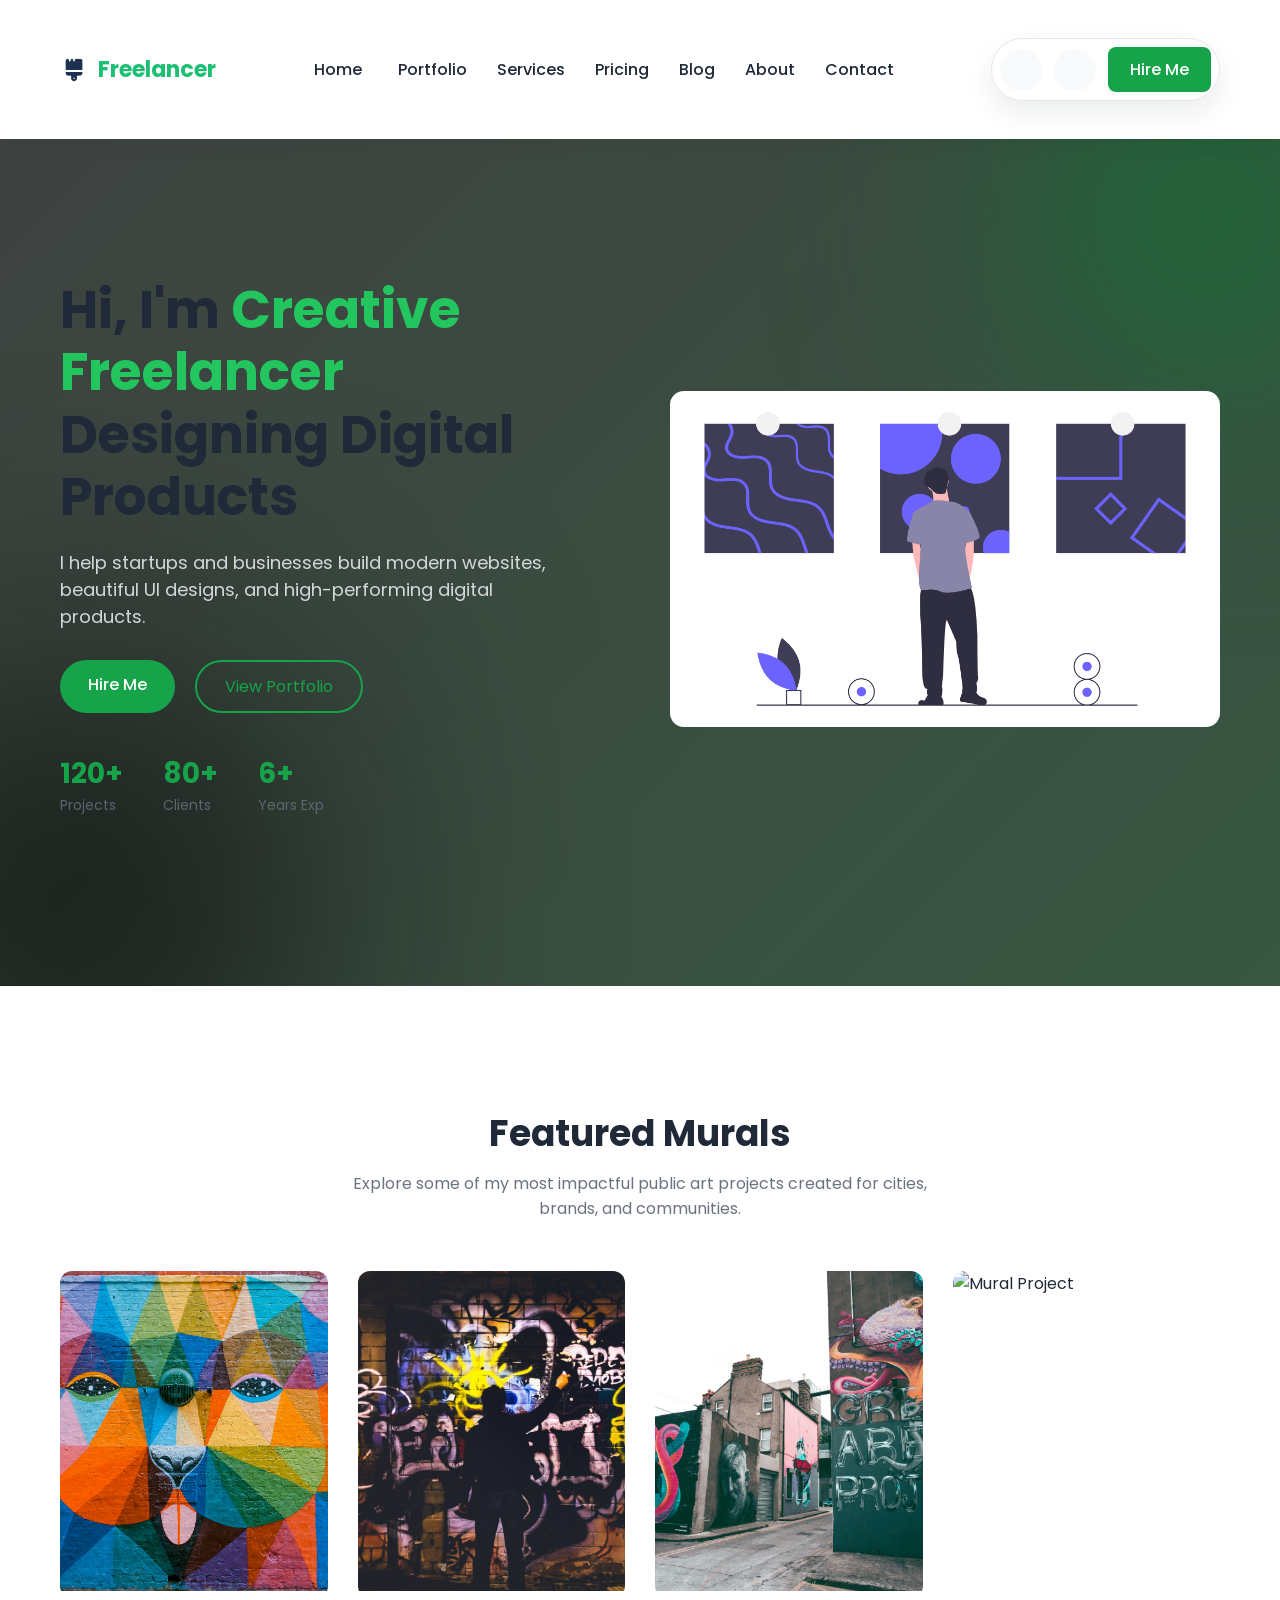
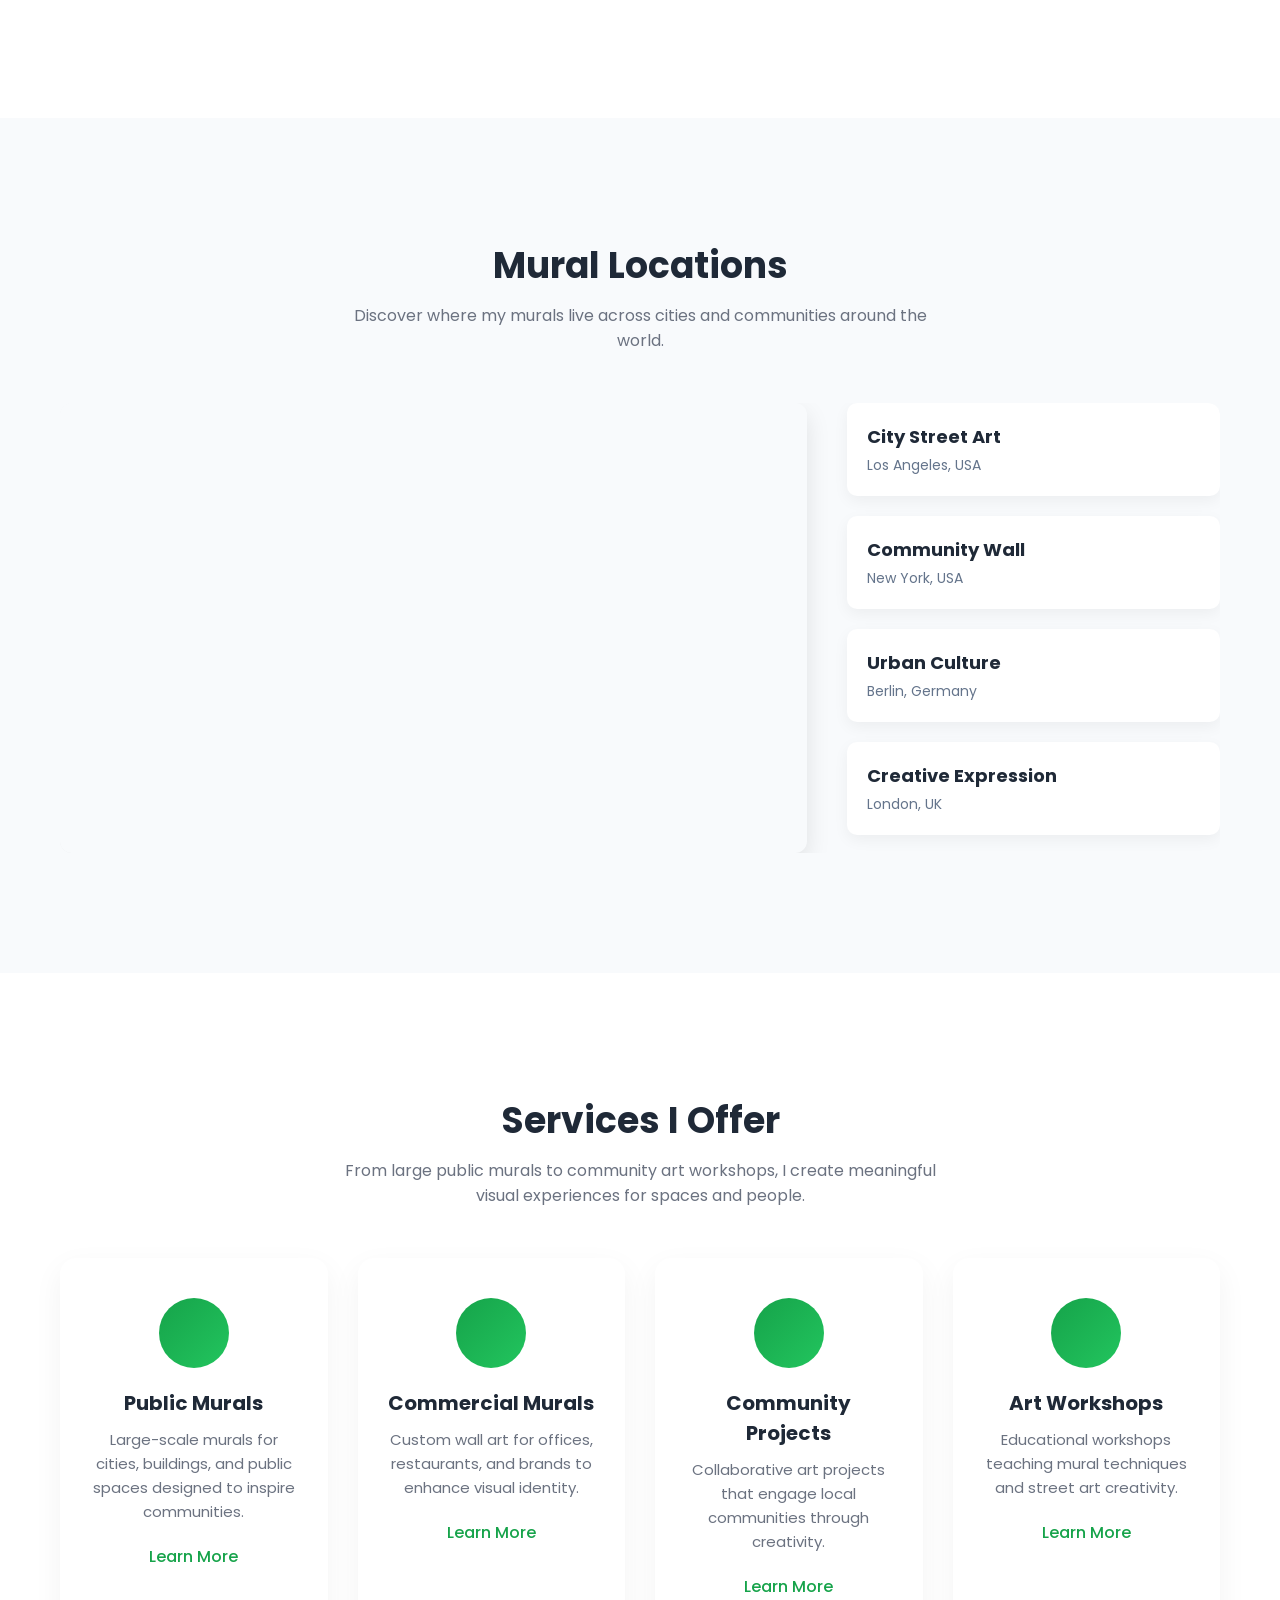
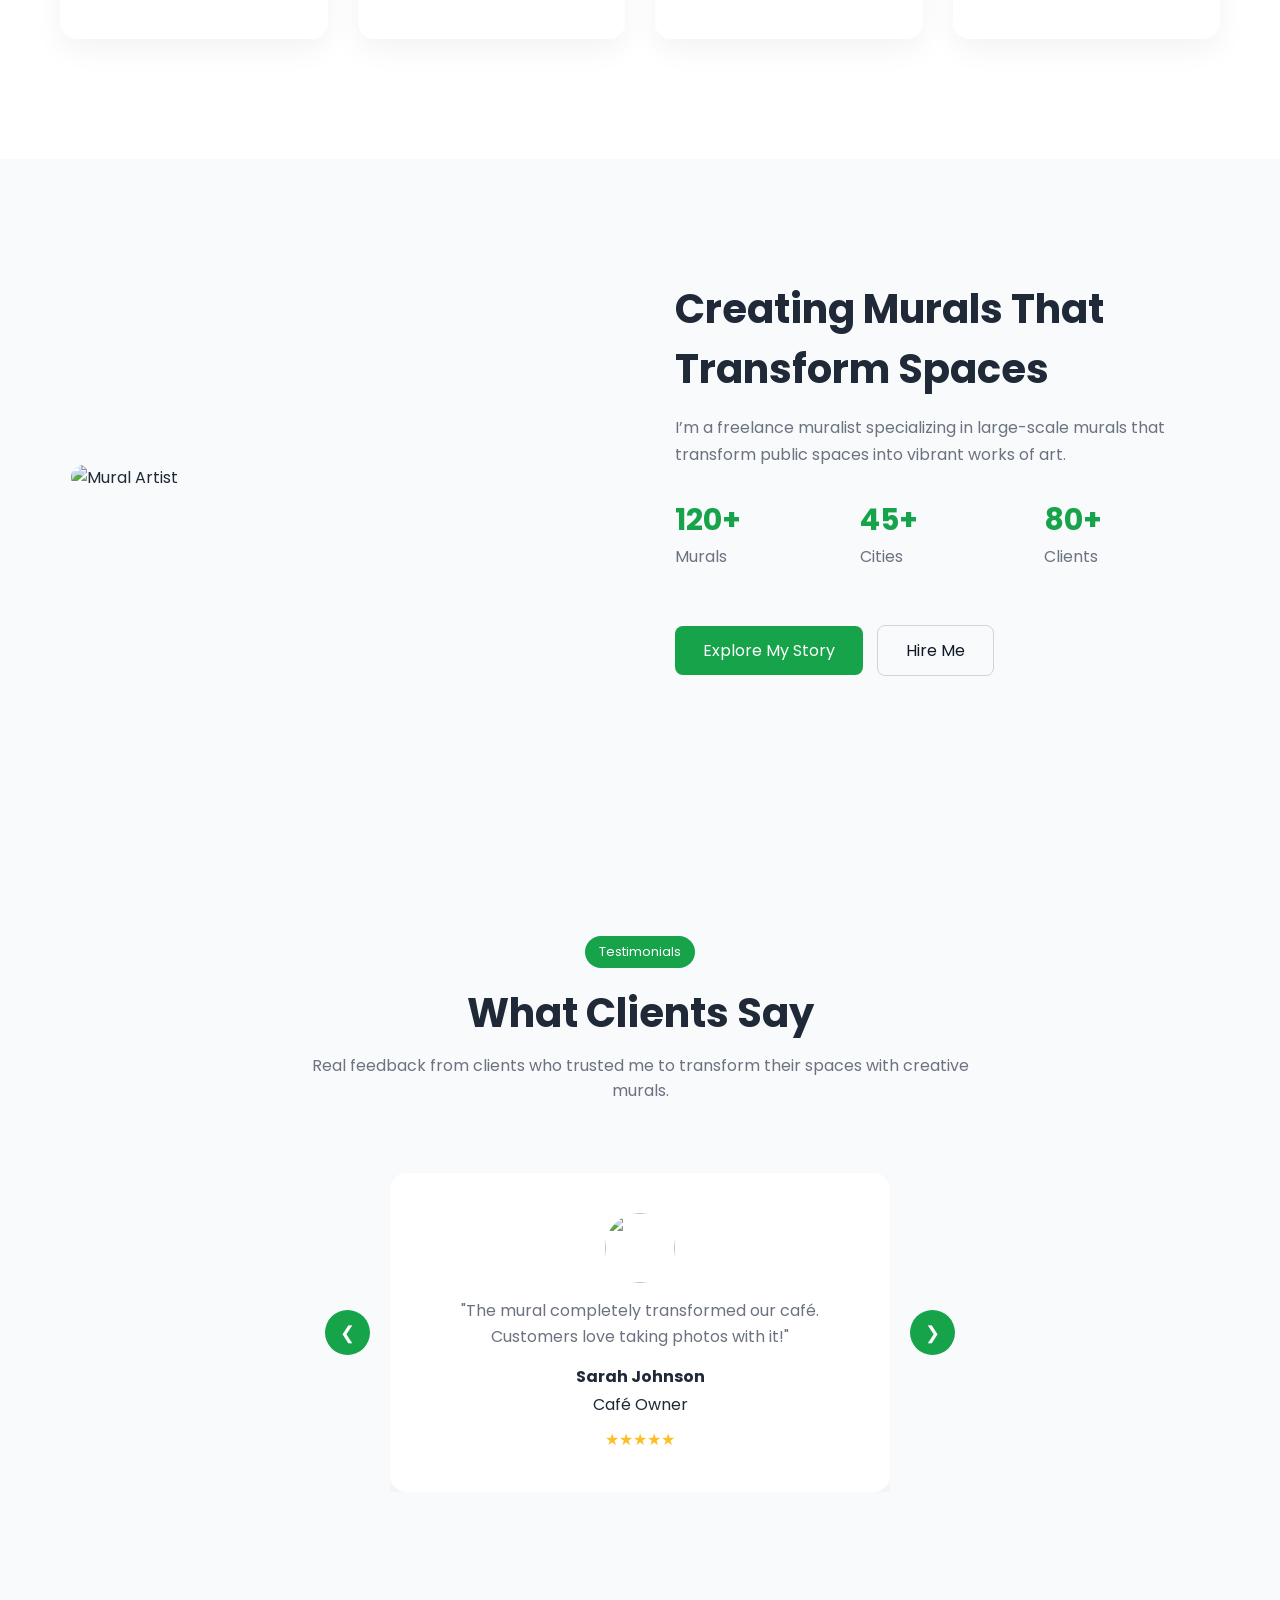
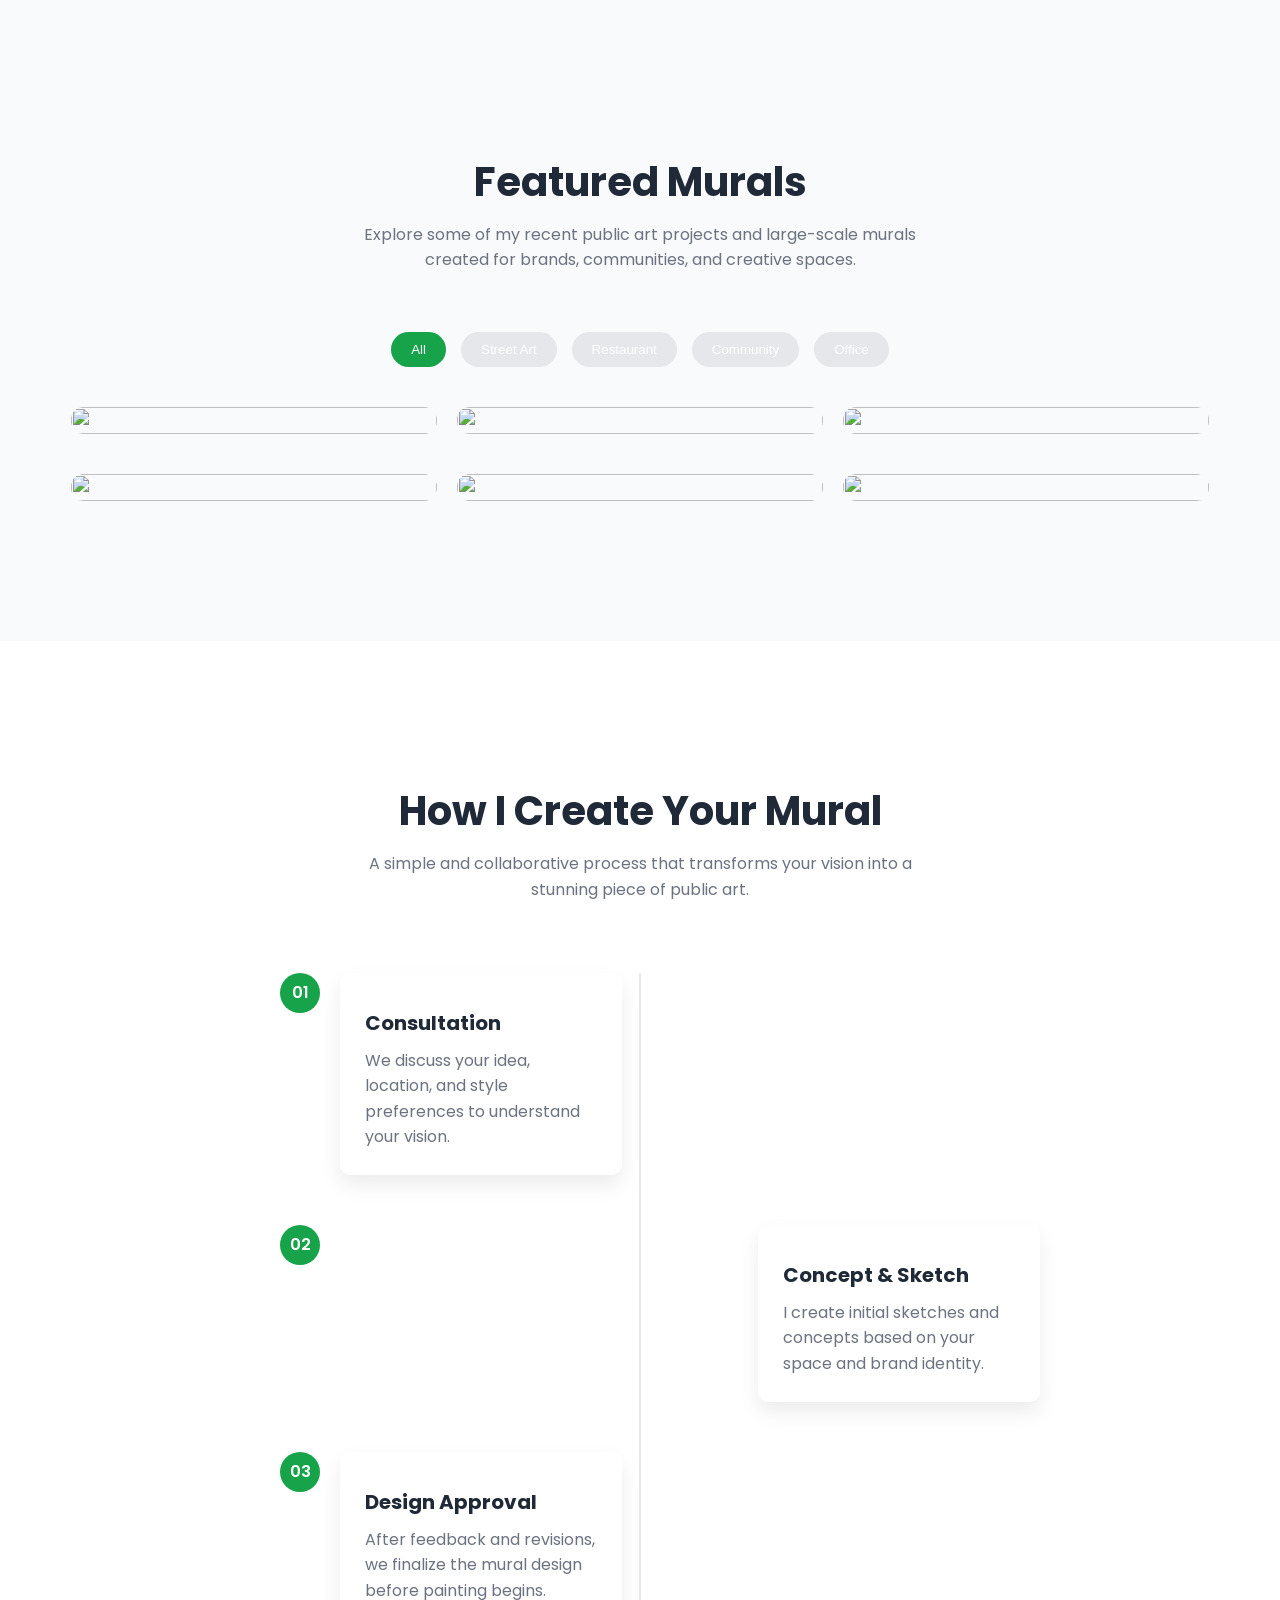
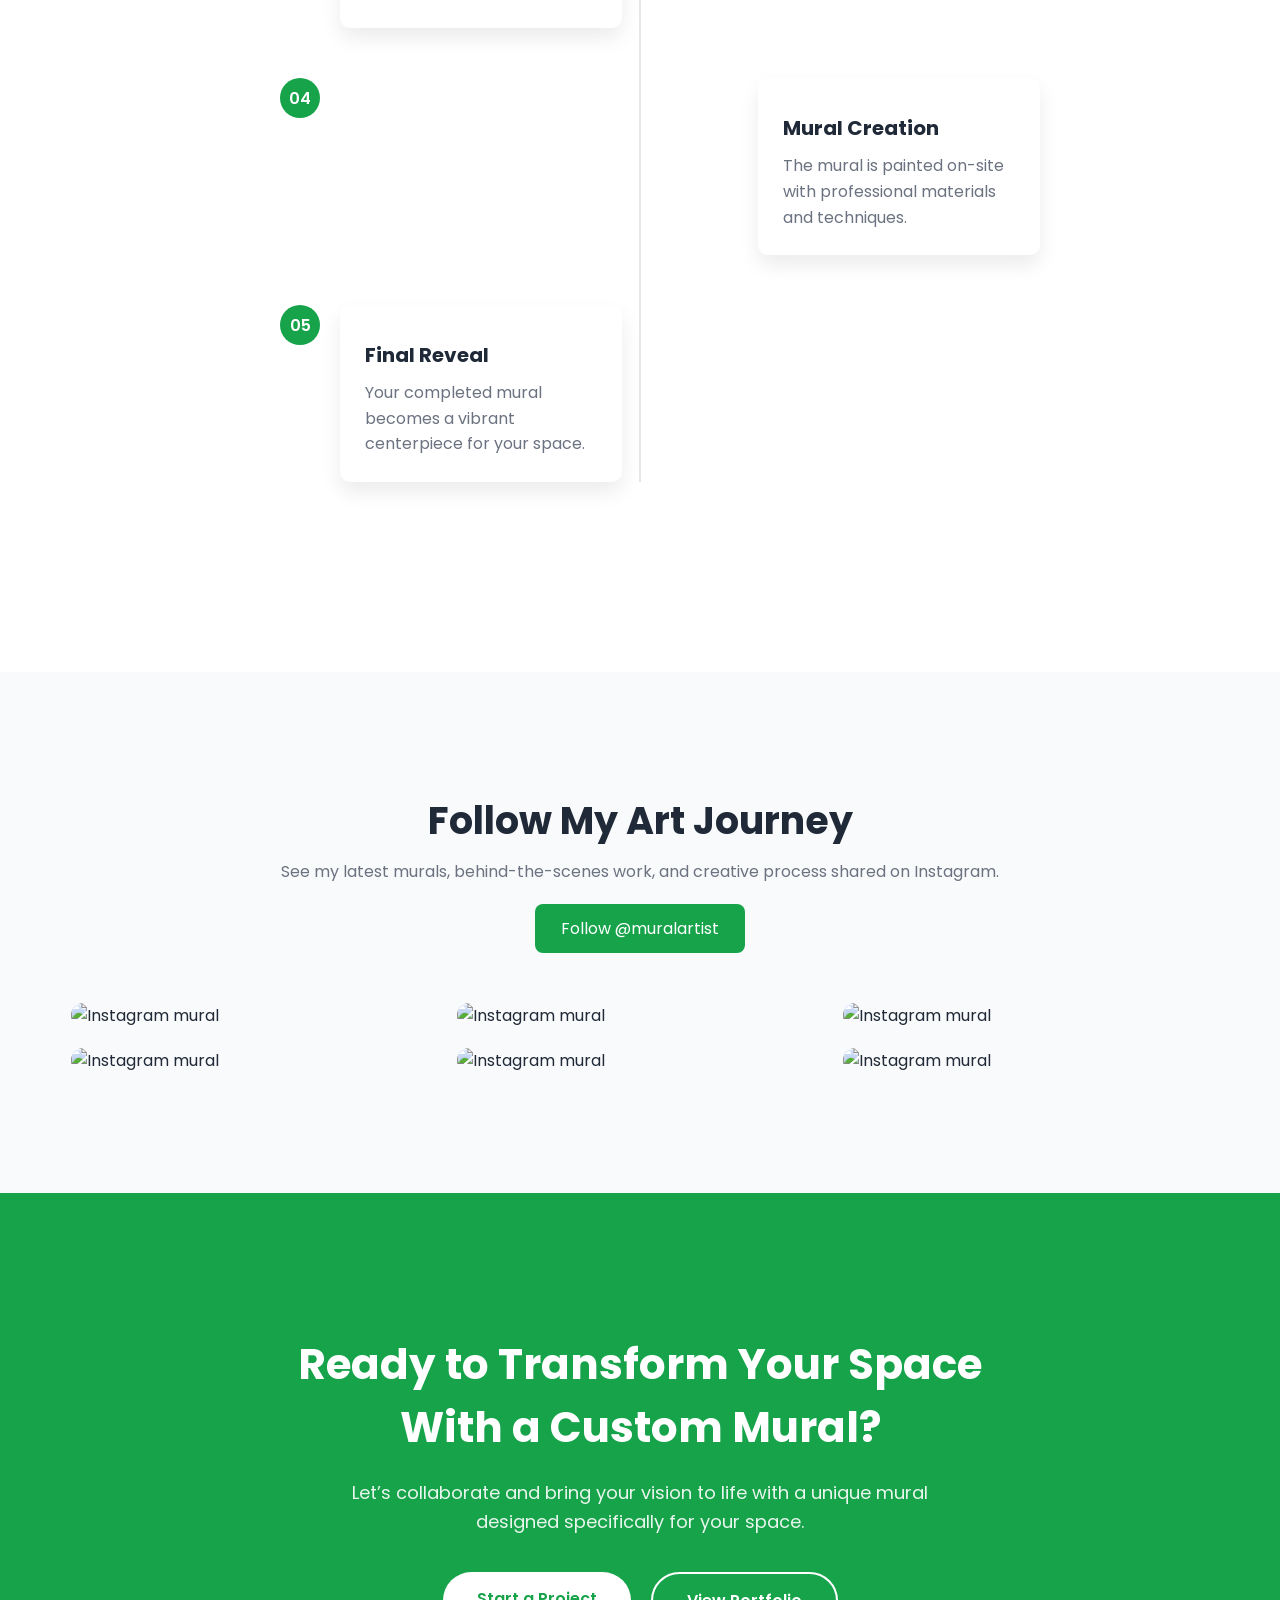
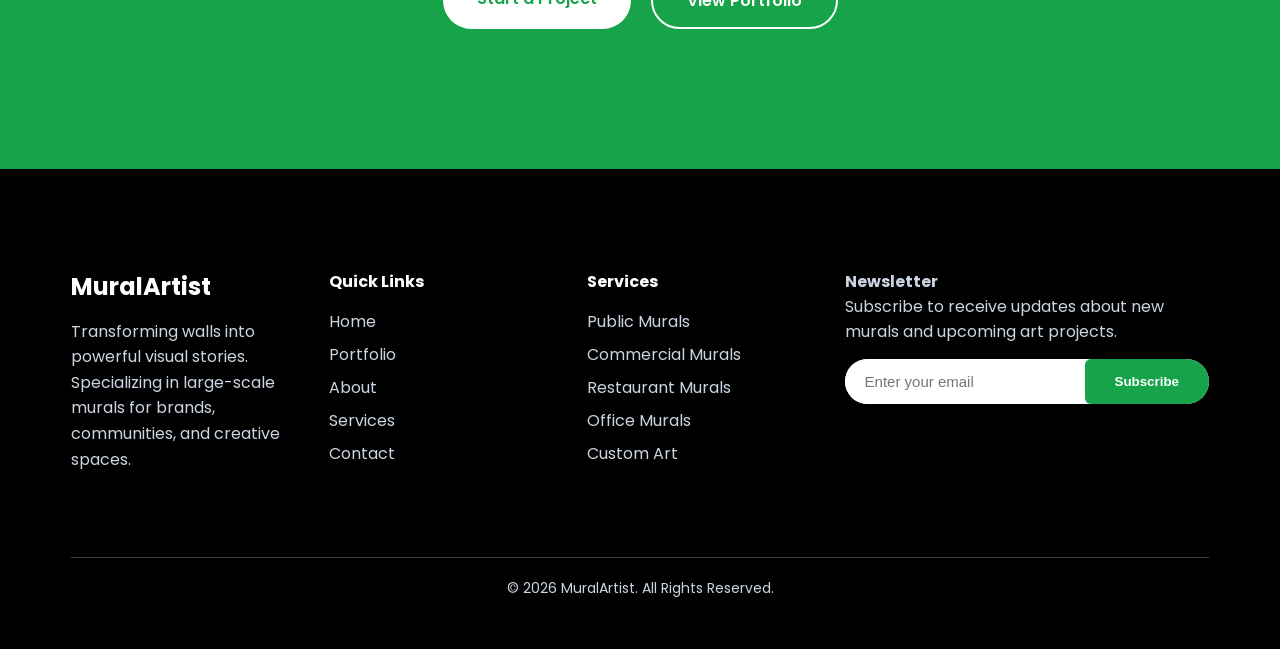
==== pages/index.html @ 47ba2762 "Initial website upload" ====
<!doctype html>
<html lang="en" dir="ltr">
<head>

<meta charset="UTF-8">
<meta name="viewport" content="width=device-width, initial-scale=1.0">

<title>Stackly - Freelancer Template</title>
<link rel="icon" type="image/png" href="../assets/images/brush-solid.png">

<link rel="stylesheet" href="../assets/css/style.css">
<link rel="stylesheet" href="../assets/css/dark-mode.css">
<link rel="stylesheet" href="../assets/css/rtl.css">

<link rel="stylesheet"
href="https://cdnjs.cloudflare.com/ajax/libs/font-awesome/7.0.1/css/all.min.css">

<link href="https://fonts.googleapis.com/css2?family=Poppins:wght@300;400;500;600;700&display=swap" rel="stylesheet">
<link rel="stylesheet"
href="https://unpkg.com/leaflet@1.9.4/dist/leaflet.css"/>
</head>

<body>

<header class="header">

<div class="container">

<div class="nav-wrapper">

<!-- Logo -->
<div class="logo">
    <img src="../assets/images/brush-solid.png" alt="logo">
    <span>Freelancer</span>
</div>

<!-- Hamburger -->
<button class="hamburger" type="button" aria-label="Toggle navigation" aria-expanded="false">
<span></span>
<span></span>
<span></span>
</button>

<!-- Navigation -->
<nav class="nav-menu">

<ul>

<li class="dropdown">
<a href="#">Home
<span class="arrow"><i class="fa-solid fa-chevron-down"></i></span>
</a>

<ul class="dropdown-menu">
<li><a href="../pages/index.html">Home Freelancer</a></li>
<li><a href="../pages/home2.html">Home Agency</a></li>
</ul>

</li>

<li><a href="../pages/portfolio.html">Portfolio</a></li>

<li><a href="../pages/services.html">Services</a></li>

<li><a href="../pages/pricing.html">Pricing</a></li>

<li><a href="../pages/blog.html">Blog</a></li>

<li><a href="../pages/about.html">About</a></li>

<li><a href="../pages/contact.html">Contact</a></li>

</ul>

</nav>

<!-- Actions -->
<div class="nav-actions">

<button id="themeToggle" class="icon-btn">
<i class="fa-solid fa-sun"></i>
</button>

<button id="rtlToggle" class="icon-btn">
<i class="fa-solid fa-language"></i>
</button>

<a href="../pages/login.html" class="btn-login">Hire Me</a>

</div>

</div>

</div>

</header>
<section class="hero">

<div class="container">

<div class="hero-wrapper">

<!-- LEFT CONTENT -->

<div class="hero-content">

<h1>
Hi, I'm <span>Creative Freelancer</span><br>
Designing Digital Products
</h1>

<p>
I help startups and businesses build modern websites,
beautiful UI designs, and high-performing digital products.
</p>

<div class="hero-buttons">

<a href="#" class="btn-primary">Hire Me</a>

<a href="#" class="btn-outline">
<i class="fa-solid fa-play"></i> View Portfolio
</a>

</div>

<div class="hero-stats">

<div class="stat">
<h3>120+</h3>
<p>Projects</p>
</div>

<div class="stat">
<h3>80+</h3>
<p>Clients</p>
</div>

<div class="stat">
<h3>6+</h3>
<p>Years Exp</p>
</div>

</div>

</div>

<!-- RIGHT IMAGE -->

<div class="hero-image">

<img src="../assets/images/freelancer.png" alt="Freelancer">

</div>

</div>

</div>

</section>
<section class="featured-murals">

<div class="container">

<!-- Section Header -->

<div class="section-header">

<h2>Featured Murals</h2>

<p>
Explore some of my most impactful public art projects
created for cities, brands, and communities.
</p>

</div>

<!-- Murals Grid -->

<div class="murals-grid">

<div class="mural-card">

<img src="../assets/images/mural1.jpg" alt="Mural Project">

<div class="mural-overlay">

<h3>City Street Art</h3>

<p>Los Angeles, USA</p>

<a href="services.html" class="view-btn">View Services</a>

</div>

</div>

<div class="mural-card">

<img src="../assets/images/mural2.jpg" alt="Mural Project">

<div class="mural-overlay">

<h3>Community Wall</h3>

<p>New York, USA</p>

<a href="services.html" class="view-btn">View Services</a>

</div>

</div>

<div class="mural-card">

<img src="../assets/images/mural3.jpg" alt="Mural Project">

<div class="mural-overlay">

<h3>Urban Culture</h3>

<p>Berlin, Germany</p>

<a href="services.html" class="view-btn">View Services</a>

</div>

</div>

<div class="mural-card">

<img src="../assets/images/mural4.jpg" alt="Mural Project">

<div class="mural-overlay">

<h3>Creative Expression</h3>

<p>London, UK</p>

<a href="services.html" class="view-btn">View Services</a>

</div>

</div>

</div>

</div>

</section>
<section class="mural-map">

<div class="container">

<div class="section-header">

<h2>Mural Locations</h2>

<p>
Discover where my murals live across cities and communities around the world.
</p>

</div>

<div class="map-wrapper">

<div id="map"></div>

<div class="map-locations">

<div class="location-card" data-lat="34.0522" data-lng="-118.2437">
<h3>City Street Art</h3>
<p>Los Angeles, USA</p>
</div>

<div class="location-card" data-lat="40.7128" data-lng="-74.0060">
<h3>Community Wall</h3>
<p>New York, USA</p>
</div>

<div class="location-card" data-lat="52.5200" data-lng="13.4050">
<h3>Urban Culture</h3>
<p>Berlin, Germany</p>
</div>

<div class="location-card" data-lat="51.5072" data-lng="-0.1276">
<h3>Creative Expression</h3>
<p>London, UK</p>
</div>

</div>

</div>

</div>

</section>
<section class="services">

<div class="container">

<div class="section-header">

<h2>Services I Offer</h2>

<p>
From large public murals to community art workshops,
I create meaningful visual experiences for spaces and people.
</p>

</div>

<div class="services-grid">

<div class="service-card">

<div class="service-icon">
<i class="fa-solid fa-paintbrush"></i>
</div>

<h3>Public Murals</h3>

<p>
Large-scale murals for cities, buildings, and public spaces
designed to inspire communities.
</p>

<a href="services.html" class="service-link">Learn More</a>

</div>


<div class="service-card">

<div class="service-icon">
<i class="fa-solid fa-building"></i>
</div>

<h3>Commercial Murals</h3>

<p>
Custom wall art for offices, restaurants, and brands
to enhance visual identity.
</p>

<a href="services.html" class="service-link">Learn More</a>

</div>


<div class="service-card">

<div class="service-icon">
<i class="fa-solid fa-users"></i>
</div>

<h3>Community Projects</h3>

<p>
Collaborative art projects that engage local communities
through creativity.
</p>

<a href="services.html" class="service-link">Learn More</a>

</div>


<div class="service-card">

<div class="service-icon">
<i class="fa-solid fa-chalkboard-teacher"></i>
</div>

<h3>Art Workshops</h3>

<p>
Educational workshops teaching mural techniques
and street art creativity.
</p>

<a href="services.html" class="service-link">Learn More</a>

</div>

</div>

</div>

</section>
<section class="about-artist-section py-24 bg-gray-50 dark:bg-gray-950">

<div class="container mx-auto px-6">

<div class="about-grid grid lg:grid-cols-2 gap-16 items-center">

<!-- Image -->
<div class="artist-image relative">

<img src="../assets/images/artist.jpg" alt="Mural Artist">
<!-- 
<div class="experience-card">

<h3>10+</h3>
<p>Years Experience</p>

</div> -->

</div>

<!-- Content -->
<div class="about-content">

<h2 class="text-5xl font-bold mb-6 dark:text-white">
Creating Murals That Transform Spaces
</h2>

<p class="text-gray-600 dark:text-gray-300 mb-8">
I’m a freelance muralist specializing in large-scale murals that
transform public spaces into vibrant works of art.
</p>

<div class="artist-stats grid grid-cols-3 gap-6 mb-10">

<div>
<h3>120+</h3>
<p>Murals</p>
</div>

<div>
<h3>45+</h3>
<p>Cities</p>
</div>

<div>
<h3>80+</h3>
<p>Clients</p>
</div>

</div>

<a href="Portfolio.html" class="artist-btn-primary">Explore My Story</a>
<a href="contact.html" class="artist-btn-outline">Hire Me</a>

</div>

</div>

</div>
</section>
<section class="testimonials-section">

<div class="container">

<!-- Section Header -->
<div class="testimonials-header">

<span class="section-tag">Testimonials</span>

<h2>What Clients Say</h2>

<p>
Real feedback from clients who trusted me
to transform their spaces with creative murals.
</p>

</div>

<!-- Slider -->

<div class="testimonial-slider">

<button class="slider-btn prev">&#10094;</button>

<div class="testimonial-wrapper">

<div class="testimonial-card active">

<img src="https://randomuser.me/api/portraits/women/65.jpg">

<p>
"The mural completely transformed our café.
Customers love taking photos with it!"
</p>

<h4>Sarah Johnson</h4>

<span>Café Owner</span>

<div class="stars">★★★★★</div>

</div>


<div class="testimonial-card">

<img src="https://randomuser.me/api/portraits/men/41.jpg">

<p>
"Amazing creativity and professionalism.
Our office wall looks incredible."
</p>

<h4>Michael Lee</h4>

<span>Startup Founder</span>

<div class="stars">★★★★★</div>

</div>


<div class="testimonial-card">

<img src="https://randomuser.me/api/portraits/women/32.jpg">

<p>
"The mural became a landmark in our community.
Highly recommended!"
</p>

<h4>Emily Carter</h4>

<span>Community Manager</span>

<div class="stars">★★★★★</div>

</div>

</div>

<button class="slider-btn next">&#10095;</button>

</div>

</div>

</section>
<!-- Murals Gallery Section -->
<section class="murals-gallery">

<div class="container">

<!-- Section Header -->
<div class="gallery-header">
<h2>Featured Murals</h2>

<p>
Explore some of my recent public art projects and large-scale murals
created for brands, communities, and creative spaces.
</p>
</div>

<!-- Filter Buttons -->
<div class="gallery-filters">

<button class="filter-btn active" data-filter="all">All</button>
<button class="filter-btn" data-filter="street">Street Art</button>
<button class="filter-btn" data-filter="restaurant">Restaurant</button>
<button class="filter-btn" data-filter="community">Community</button>
<button class="filter-btn" data-filter="office">Office</button>

</div>

<!-- Gallery Grid -->
<div class="gallery-grid">

<!-- Street Art -->
<div class="gallery-item" data-category="street">
<img src="https://images.unsplash.com/photo-1547891654-e66ed7ebb968?w=900">
<div class="gallery-overlay">
<h4>Urban Colors</h4>
</div>
</div>

<div class="gallery-item" data-category="street">
<img src="https://images.unsplash.com/photo-1525909002-1b05e0c869d8?w=900">
<div class="gallery-overlay">
<h4>City Culture</h4>
</div>
</div>

<!-- Restaurant -->
<div class="gallery-item" data-category="restaurant">
<img src="https://images.pexels.com/photos/2119706/pexels-photo-2119706.jpeg">
<div class="gallery-overlay">
<h4>Street Identity</h4>
</div>
</div>

<!-- Office -->
<div class="gallery-item" data-category="office">
<img src="https://images.pexels.com/photos/6222866/pexels-photo-6222866.jpeg">
<div class="gallery-overlay">
<h4>Creative Walls</h4>
</div>
</div>

<!-- Community -->
<div class="gallery-item" data-category="community">
<img src="https://images.pexels.com/photos/1619242/pexels-photo-1619242.jpeg">
<div class="gallery-overlay">
<h4>Community Art</h4>
</div>
</div>

<div class="gallery-item" data-category="community">
<img src="https://images.pexels.com/photos/14073866/pexels-photo-14073866.jpeg">
<div class="gallery-overlay">
<h4>Urban Stories</h4>
</div>
</div>

</div>

</div>
</section>
<!-- Process Timeline Section -->
<section class="process-section">

<div class="container">

<div class="process-header">
<h2>How I Create Your Mural</h2>
<p>
A simple and collaborative process that transforms your vision
into a stunning piece of public art.
</p>
</div>

<div class="timeline">

<!-- Step 1 -->
<div class="timeline-item">
<div class="timeline-number">01</div>

<div class="timeline-content">
<h3>Consultation</h3>
<p>
We discuss your idea, location, and style preferences to
understand your vision.
</p>
</div>
</div>

<!-- Step 2 -->
<div class="timeline-item">
<div class="timeline-number">02</div>

<div class="timeline-content">
<h3>Concept & Sketch</h3>
<p>
I create initial sketches and concepts based on your space
and brand identity.
</p>
</div>
</div>

<!-- Step 3 -->
<div class="timeline-item">
<div class="timeline-number">03</div>

<div class="timeline-content">
<h3>Design Approval</h3>
<p>
After feedback and revisions, we finalize the mural design
before painting begins.
</p>
</div>
</div>

<!-- Step 4 -->
<div class="timeline-item">
<div class="timeline-number">04</div>

<div class="timeline-content">
<h3>Mural Creation</h3>
<p>
The mural is painted on-site with professional materials
and techniques.
</p>
</div>
</div>

<!-- Step 5 -->
<div class="timeline-item">
<div class="timeline-number">05</div>

<div class="timeline-content">
<h3>Final Reveal</h3>
<p>
Your completed mural becomes a vibrant centerpiece
for your space.
</p>
</div>
</div>

</div>

</div>
</section>
<!-- Instagram Section -->
<section class="instagram-section">

<div class="container">

<div class="instagram-header">

<h2>Follow My Art Journey</h2>

<p>
See my latest murals, behind-the-scenes work, and creative process
shared on Instagram.
</p>

<a href="#" class="instagram-btn">Follow @muralartist</a>

</div>

<div class="instagram-grid">

<div class="instagram-item">
<img src="https://images.pexels.com/photos/772650/pexels-photo-772650.jpeg" alt="Instagram mural">
<div class="instagram-overlay">
<span>View Post</span>
</div>
</div>

<div class="instagram-item">
<img src="https://images.pexels.com/photos/8923412/pexels-photo-8923412.jpeg" alt="Instagram mural">
<div class="instagram-overlay">
<span>View Post</span>
</div>
</div>

<div class="instagram-item">
<img src="https://images.pexels.com/photos/6502327/pexels-photo-6502327.jpeg" alt="Instagram mural">
<div class="instagram-overlay">
<span>View Post</span>
</div>
</div>

<div class="instagram-item">
<img src="https://images.pexels.com/photos/1624079/pexels-photo-1624079.jpeg" alt="Instagram mural">
<div class="instagram-overlay">
<span>View Post</span>
</div>
</div>

<div class="instagram-item">
<img src="https://images.pexels.com/photos/5634553/pexels-photo-5634553.jpeg" alt="Instagram mural">
<div class="instagram-overlay">
<span>View Post</span>
</div>
</div>

<div class="instagram-item">
<img src="https://images.pexels.com/photos/28614884/pexels-photo-28614884.jpeg" alt="Instagram mural">
<div class="instagram-overlay">
<span>View Post</span>
</div>
</div>

</div>

</div>

</section>
<section class="cta-section">

<div class="container">

<div class="cta-wrapper">

<div class="cta-content">

<h2>
Ready to Transform Your Space With a Custom Mural?
</h2>

<p>
Let’s collaborate and bring your vision to life with a
unique mural designed specifically for your space.
</p>

<div class="cta-buttons">

<a href="contact.html" class="cta-primary">
Start a Project
</a>

<a href="portfolio.html" class="cta-outline">
View Portfolio
</a>

</div>

</div>

</div>

</div>

</section>
<!-- Footer -->
<footer class="footer">

<div class="container">

<div class="footer-grid">

<!-- About -->
<div class="footer-about">

<h3 class="footer-logo">MuralArtist</h3>

<p>
Transforming walls into powerful visual stories.
Specializing in large-scale murals for brands,
communities, and creative spaces.
</p>

<div class="footer-social">

<a href="#"><i class="fa-brands fa-instagram"></i></a>
<a href="#"><i class="fa-brands fa-facebook"></i></a>
<a href="#"><i class="fa-brands fa-behance"></i></a>
<a href="#"><i class="fa-brands fa-linkedin"></i></a>

</div>

</div>

<!-- Quick Links -->
<div class="footer-links">

<h4>Quick Links</h4>

<ul>
<li><a href="index.html">Home</a></li>
<li><a href="portfolio.html">Portfolio</a></li>
<li><a href="about.html">About</a></li>
<li><a href="services.html">Services</a></li>
<li><a href="contact.html">Contact</a></li>
</ul>

</div>

<!-- Services -->
<div class="footer-links">

<h4>Services</h4>

<ul>
<li><a href="#">Public Murals</a></li>
<li><a href="#">Commercial Murals</a></li>
<li><a href="#">Restaurant Murals</a></li>
<li><a href="#">Office Murals</a></li>
<li><a href="#">Custom Art</a></li>
</ul>

</div>

<!-- Newsletter -->
<div class="footer-newsletter">

<h4>Newsletter</h4>

<p>
Subscribe to receive updates about new murals
and upcoming art projects.
</p>

<form class="newsletter-form">

<input type="email" placeholder="Enter your email">

<button type="submit">Subscribe</button>

</form>

</div>

</div>

<!-- Bottom -->
<div class="footer-bottom">

<p>
© 2026 MuralArtist. All Rights Reserved.
</p>

</div>

</div>

</footer>
<script src="https://unpkg.com/leaflet@1.9.4/dist/leaflet.js"></script>
<script src="../assets/js/main.js"></script>
</body>
</html>
---- assets/css/style.css ----
*{
margin:0;
padding:0;
box-sizing:border-box;
}

:root{

--primary:#16a34a;
--primary-dark:#065f46;
--accent:#22c55e;
--light:#dcfce7;

--text:#1f2937;
--surface:#ffffff;
--surface-soft:#f8fafc;
--border-soft:#e5e7eb;
--shadow-soft:0 12px 28px rgba(15,23,42,0.08);

}

html{
scrollbar-width:thin;
scrollbar-color:var(--primary) #e5e7eb;
scroll-behavior:smooth;
}

::-webkit-scrollbar{
width:12px;
height:12px;
}

::-webkit-scrollbar-track{
background:#e5e7eb;
}

::-webkit-scrollbar-thumb{
background:linear-gradient(180deg, var(--accent), var(--primary));
border-radius:999px;
border:3px solid #e5e7eb;
}

::-webkit-scrollbar-thumb:hover{
background:linear-gradient(180deg, var(--primary), var(--primary-dark));
}

body{
font-family:"Poppins",sans-serif;
background:#ffffff;
color:var(--text);
transition:0.4s;
}

/* container */

.container{
width:95%;
max-width:1400px;
margin:auto;
}

/* header */

.header{
background:#fff;
position:sticky;
top:0;
z-index:2000;
box-shadow:0 4px 20px rgba(0,0,0,0.05);
}

/* nav wrapper */

.nav-wrapper{
display:flex;
align-items:center;
justify-content:space-between;
padding:18px 0;
}

.logo{
display:flex;
align-items:center;
gap:10px;
font-size:22px;
font-weight:700;
color:#1dbf73;   /* freelancer green style */
cursor:pointer;
}

.logo img{
width:28px;
height:28px;
}

.hamburger{
display:none;
width:46px;
height:46px;
padding:0;
border:none;
border-radius:12px;
background:#f3f4f6;
align-items:center;
justify-content:center;
flex-direction:column;
gap:5px;
cursor:pointer;
transition:background 0.3s ease, transform 0.3s ease;
}

.hamburger span{
display:block;
width:20px;
height:2px;
background:var(--text);
border-radius:999px;
transition:transform 0.3s ease, opacity 0.3s ease;
}

.hamburger:hover{
background:#e5e7eb;
}

.hamburger.open span:nth-child(1){
transform:translateY(7px) rotate(45deg);
}

.hamburger.open span:nth-child(2){
opacity:0;
}

.hamburger.open span:nth-child(3){
transform:translateY(-7px) rotate(-45deg);
}
/* nav menu */

.nav-menu{
flex:1;
display:flex;
justify-content:center;
}

.nav-menu ul{
display:flex;
gap:30px;
list-style:none;
align-items:center;
}

.nav-menu li{
position:relative;
}

.nav-menu a{

text-decoration:none;
color:var(--text);
font-weight:500;
padding-bottom:5px;
position:relative;

}

/* underline hover */

.nav-menu > ul > li > a::after{

content:"";
position:absolute;
bottom:0;
left:0;
width:0%;
height:2px;
background:var(--primary);
transition:0.3s;

}

.nav-menu > ul > li > a:hover::after{
width:100%;
}

.nav-menu a:hover{
color:var(--primary);
}

/* dropdown */

.dropdown-menu{

position:absolute;
top:100%;
left:0;
background:#fff;
min-width:200px;
border-radius:8px;
padding:10px 0;
list-style:none;
box-shadow:0 10px 25px rgba(0,0,0,0.08);

opacity:0;
visibility:hidden;
transform:translateY(10px);
transition:0.3s;

}

.dropdown:hover .dropdown-menu{

opacity:1;
visibility:visible;
transform:translateY(0);

}

.dropdown-menu a{

display:block;
padding:10px 20px;
font-size:14px;

}

.dropdown-menu a:hover{

background:var(--light);
padding-left:28px;

}

/* arrow */

.arrow{
font-size:12px;
margin-left:6px;
transition:0.3s;
}

.dropdown:hover .arrow{
transform:rotate(180deg);
}

/* nav actions */

.nav-actions{
display:flex;
align-items:center;
gap:12px;
padding:8px;
border:1px solid var(--border-soft);
border-radius:999px;
background:rgba(255,255,255,0.94);
box-shadow:var(--shadow-soft);
}

/* icon buttons */

.icon-btn{
width:42px;
height:42px;
padding:0;
display:inline-flex;
align-items:center;
justify-content:center;
background:var(--surface-soft);
border:1px solid transparent;
border-radius:999px;
font-size:18px;
cursor:pointer;
transition:background 0.25s ease, border-color 0.25s ease, transform 0.25s ease, box-shadow 0.25s ease;
}

.icon-btn i{
color:var(--text);
font-size:17px;
line-height:1;
}

.icon-btn:hover{
background:#ecfdf5;
border-color:rgba(22,163,74,0.18);
box-shadow:0 10px 24px rgba(22,163,74,0.14);
transform:translateY(-1px);
}

.icon-btn:hover i{
color:var(--primary);
}

#themeToggle i,
#rtlToggle i{
display:flex;
align-items:center;
justify-content:center;
}

/* hire button */

.btn-login{

padding:10px 22px;
background:var(--primary);
color:#fff;
border-radius:8px;
text-decoration:none;
font-weight:500;
transition:0.3s;

}

.btn-login:hover{

background:#15803d;
transform:translateY(-2px);
box-shadow:0 8px 20px rgba(0,0,0,0.2);

}

/* active menu */

.nav-menu a.active{

background:var(--light);
padding:6px 10px;
border-radius:6px;
color:var(--primary);

}
/* ================= HERO ================= */

.hero{
padding:120px 0;
background:linear-gradient(135deg,#3e4240,#375741);
position:relative;
overflow:hidden;
}

/* decorative background shapes */

.hero::before{
content:"";
position:absolute;
top:-100px;
right:-100px;
width:350px;
height:350px;
background:#1a6936;
border-radius:50%;
filter:blur(120px);
}

.hero::after{
content:"";
position:absolute;
bottom:-120px;
left:-120px;
width:400px;
height:400px;
background:#030303;
border-radius:50%;
filter:blur(140px);
}

/* wrapper */

.hero-wrapper{
display:flex;
align-items:center;
justify-content:space-between;
gap:60px;
position:relative;
z-index:2;
}

/* content */

.hero-content{
flex:1;
}

.hero-content h1{
font-size:58px;
line-height:1.2;
margin-bottom:20px;
font-weight:700;
}

.hero-content span{
color:var(--primary);
}

.hero-content p{
font-size:18px;
color:#000000;
max-width:500px;
margin-bottom:30px;
}

/* buttons */

.hero-buttons{
display:flex;
gap:20px;
margin-bottom:40px;
}

.btn-primary{
padding:14px 30px;
background:var(--primary);
color:#fff;
border-radius:8px;
text-decoration:none;
font-weight:500;
transition:0.3s;
}

.btn-primary:hover{
background:#15803d;
transform:translateY(-3px);
}

.btn-outline{
padding:14px 26px;
border:2px solid var(--primary);
color:var(--primary);
border-radius:8px;
text-decoration:none;
transition:0.3s;
}

.btn-outline:hover{
background:var(--primary);
color:#fff;
}

/* stats */

.hero-stats{
display:flex;
gap:40px;
}

.stat h3{
font-size:30px;
color:var(--primary);
}

.stat p{
font-size:14px;
color:#000000;
}

/* IMAGE */

.hero-image{
flex:1;
text-align:center;
}

.hero-image img{
width:100%;
max-width:600px;
}

/* ================= RESPONSIVE ================= */

@media (max-width:1024px){

.hero-wrapper{
flex-direction:column;
text-align:center;
}

.hero-content h1{
font-size:42px;
}

.hero-content p{
margin:auto;
}

.hero-buttons{
justify-content:center;
}

.hero-stats{
justify-content:center;
}

.hero-image{
margin-top:40px;
}

.hero-image img{
max-width:420px;
}

}
/* ================= FEATURED MURALS ================= */

.featured-murals{
padding:100px 0;
background:#ffffff;
}

/* section header */

.section-header{
text-align:center;
margin-bottom:60px;
}

.section-header h2{
font-size:40px;
margin-bottom:10px;
}

.section-header p{
color:#64748b;
max-width:600px;
margin:auto;
}

/* grid */

.murals-grid{
display:grid;
grid-template-columns:repeat(4,1fr);
gap:30px;
}

/* card */

.mural-card{
position:relative;
overflow:hidden;
border-radius:12px;
cursor:pointer;
}

.mural-card img{
width:100%;
height:320px;
object-fit:cover;
transition:0.4s;
}

/* overlay */

.mural-overlay{

position:absolute;
bottom:0;
left:0;
width:100%;
height:100%;

background:linear-gradient(
to top,
rgba(0,0,0,0.8),
rgba(0,0,0,0.2)
);

display:flex;
flex-direction:column;
justify-content:flex-end;

padding:25px;
color:#fff;

opacity:0;
transition:0.4s;
}

/* hover */

.mural-card:hover img{
transform:scale(1.1);
}

.mural-card:hover .mural-overlay{
opacity:1;
}

/* text */

.mural-overlay h3{
font-size:22px;
margin-bottom:5px;
}

.mural-overlay p{
font-size:14px;
margin-bottom:15px;
}

/* button */

.view-btn{
padding:8px 18px;
background:var(--primary);
color:#fff;
border-radius:6px;
text-decoration:none;
font-size:14px;
width:fit-content;
}

.view-btn:hover{
background:#15803d;
}
/* ================= RESPONSIVE ================= */

@media (max-width:1200px){

.murals-grid{
grid-template-columns:repeat(3,1fr);
}

}

@media (max-width:768px){

.murals-grid{
grid-template-columns:repeat(2,1fr);
}

}

@media (max-width:480px){

.murals-grid{
grid-template-columns:1fr;
}

}
/* ================= MURAL MAP ================= */

.mural-map{
padding:100px 0;
background:#f8fafc;
}

.map-wrapper{
display:grid;
grid-template-columns:2fr 1fr;
gap:40px;
align-items:start;
}

/* MAP */

#map{
width:100%;
height:450px;
border-radius:12px;
overflow:hidden;
box-shadow:0 10px 25px rgba(0,0,0,0.1);
}

/* LOCATION LIST */

.map-locations{
display:flex;
flex-direction:column;
gap:20px;
}

.location-card{
padding:20px;
background:#fff;
border-radius:10px;
cursor:pointer;
box-shadow:0 5px 15px rgba(0,0,0,0.05);
transition:0.3s;
}

.location-card:hover{
transform:translateY(-5px);
border-left:4px solid var(--primary);
}

.location-card h3{
font-size:18px;
margin-bottom:5px;
}

.location-card p{
font-size:14px;
color:#64748b;
}
@media (max-width:1024px){

.map-wrapper{
grid-template-columns:1fr;
}

#map{
height:350px;
}

}
/* ================= SERVICES ================= */

.services{
padding:100px 0;
background:#ffffff;
}

.services-grid{
display:grid;
grid-template-columns:repeat(4,1fr);
gap:30px;
}

/* card */

.service-card{
background:#fff;
padding:30px;
border-radius:12px;
text-align:center;
box-shadow:0 8px 25px rgba(0,0,0,0.05);
transition:0.3s;
}

.service-card:hover{
transform:translateY(-8px);
}

/* icon */

.service-icon{
width:60px;
height:60px;
background:#dcfce7;
display:flex;
align-items:center;
justify-content:center;
border-radius:50%;
margin:auto;
margin-bottom:20px;
font-size:22px;
color:var(--primary);
}

/* text */

.service-card h3{
font-size:20px;
margin-bottom:10px;
}

.service-card p{
font-size:15px;
color:#64748b;
margin-bottom:20px;
}

/* link */

.service-link{
color:var(--primary);
text-decoration:none;
font-weight:500;
}

.service-link:hover{
text-decoration:underline;
}
@media (max-width:1024px){

.services-grid{
grid-template-columns:repeat(2,1fr);
}

}

@media (max-width:600px){

.services-grid{
grid-template-columns:1fr;
}

}

/* About Artist Section */

.about-artist-section{
padding:100px 20px;
background:#f8fafc;
}

.container{
max-width:1200px;
margin:auto;
}

.about-grid{
display:grid;
grid-template-columns:1fr 1fr;
gap:60px;
align-items:center;
}

/* Image */

.artist-image img{
width:100%;
border-radius:20px;
display:block;
}

/* Experience Card */

.experience-card{
position:absolute;
bottom:-20px;
left:-20px;
background:white;
padding:20px 25px;
border-radius:12px;
box-shadow:0 10px 30px rgba(0,0,0,0.1);
}

/* Content */

.about-content h2{
font-size:44px;
margin-bottom:20px;
}

.about-content p{
color:#6b7280;
line-height:1.6;
}

/* Stats */

.artist-stats{
display:grid;
grid-template-columns:repeat(3,1fr);
gap:20px;
margin:30px 0;
}

.artist-stats h3{
font-size:30px;
color:#16a34a;
}

.artist-stats p{
color:#6b7280;
}

/* Buttons */

.artist-btn-primary{
display:inline-block;
padding:12px 28px;
background:#16a34a;
color:white;
border-radius:8px;
text-decoration:none;
margin-right:10px;
}

.artist-btn-primary:hover{
background:#16a34a;
}

.artist-btn-outline{
display:inline-block;
padding:12px 28px;
border:1px solid #d1d5db;
border-radius:8px;
text-decoration:none;
color:#111827;
}

.artist-btn-outline:hover{
background:#f3f4f6;
}

/* Responsive */

@media(max-width:900px){

.about-grid{
grid-template-columns:1fr;
}

.about-content h2{
font-size:34px;
}

.artist-stats{
grid-template-columns:repeat(3,1fr);
}

}
.testimonials-section{
padding:120px 20px;
background:#f9fafb;
}

.testimonials-header{
text-align:center;
max-width:700px;
margin:auto;
margin-bottom:70px;
}

.testimonials-header h2{
font-size:40px;
margin-bottom:10px;
}

.testimonials-header p{
color:#6b7280;
}

/* Slider */

.testimonial-slider{
display:flex;
align-items:center;
justify-content:center;
gap:20px;
}

.testimonial-wrapper{
width:500px;
overflow:hidden;
position:relative;
}

/* Card */

.testimonial-card{
display:none;
background:white;
padding:40px;
border-radius:16px;
text-align:center;
box-shadow:0 10px 30px rgba(0,0,0,0.05);
}

.testimonial-card.active{
display:block;
}

.testimonial-card img{
width:70px;
height:70px;
border-radius:50%;
margin-bottom:15px;
}

.testimonial-card p{
color:#6b7280;
margin-bottom:15px;
line-height:1.6;
}

.testimonial-card h4{
margin-bottom:3px;
}

.stars{
color:#fbbf24;
margin-top:10px;
}

/* Buttons */

.slider-btn{
background:#16a34a;
color:white;
border:none;
width:45px;
height:45px;
border-radius:50%;
cursor:pointer;
font-size:18px;
}


/* Responsive */

@media(max-width:768px){

#testimonialSlider > div{
min-width:100%;
}

}
/* ===========================
Murals Gallery Section
=========================== */

.murals-gallery{
padding:100px 20px;
background:#f9fafb;
}

.container{
max-width:1200px;
margin:auto;
}

/* Header */

.gallery-header{
text-align:center;
margin-bottom:40px;
}

.gallery-header h2{
font-size:40px;
font-weight:700;
margin-bottom:10px;
}

.gallery-header p{
color:#6b7280;
max-width:600px;
margin:auto;
}

/* Filters */

.gallery-filters{
display:flex;
justify-content:center;
gap:15px;
margin-bottom:40px;
flex-wrap:wrap;
}

.gallery-filters button{
padding:10px 20px;
border:none;
background:#e5e7eb;
border-radius:30px;
cursor:pointer;
transition:.3s;
}

.gallery-filters button.active,
.gallery-filters button:hover{
background:#16a34a;
color:white;
}

/* Masonry Grid */

.gallery-grid{
column-count:3;
column-gap:20px;
}

.gallery-item{
position:relative;
margin-bottom:20px;
overflow:hidden;
border-radius:12px;
}

.gallery-item img{
width:100%;
display:block;
border-radius:12px;
transition:transform .4s ease;
}

.gallery-item:hover img{
transform:scale(1.08);
}

/* Overlay */

.gallery-overlay{
position:absolute;
bottom:0;
left:0;
right:0;
background:linear-gradient(to top,rgba(0,0,0,.7),transparent);
color:white;
padding:20px;
opacity:0;
transition:.4s;
}

.gallery-item:hover .gallery-overlay{
opacity:1;
}
/* =========================
Process Timeline
========================= */

.process-section{
padding:100px 20px;
background:#ffffff;
}

.container{
max-width:1100px;
margin:auto;
}

/* Header */

.process-header{
text-align:center;
margin-bottom:60px;
}

.process-header h2{
font-size:38px;
font-weight:700;
margin-bottom:10px;
}

.process-header p{
color:#6b7280;
max-width:600px;
margin:auto;
}

/* Timeline */

.timeline{
position:relative;
padding-left:40px;
}

.timeline::before{
content:"";
position:absolute;
left:10px;
top:0;
width:3px;
height:100%;
background:#16a34a;
}

/* Item */

.timeline-item{
position:relative;
margin-bottom:40px;
display:flex;
gap:20px;
}

.timeline-number{
width:40px;
height:40px;
background:#16a34a;
color:white;
display:flex;
align-items:center;
justify-content:center;
border-radius:50%;
font-weight:600;
flex-shrink:0;
}

.timeline-content h3{
font-size:20px;
margin-bottom:5px;
}

.timeline-content p{
color:#6b7280;
line-height:1.6;
}
/* =========================
Responsive
========================= */

@media(max-width:768px){

.timeline{
padding-left:20px;
}

.timeline-number{
width:35px;
height:35px;
font-size:14px;
}

.process-header h2{
font-size:28px;
}

}
/* Instagram Section */

.instagram-section{
padding:100px 20px;
background:#f9fafb;
}

.container{
max-width:1200px;
margin:auto;
}

/* Header */

.instagram-header{
text-align:center;
margin-bottom:50px;
}

.instagram-header h2{
font-size:38px;
font-weight:700;
margin-bottom:10px;
}

.instagram-header p{
color:#6b7280;
margin-bottom:20px;
}

.instagram-btn{
display:inline-block;
padding:12px 26px;
background:#16a34a;
color:white;
border-radius:8px;
text-decoration:none;
}

.instagram-btn:hover{
background:#16a34a;
}

/* Grid */

.instagram-grid{
display:grid;
grid-template-columns:repeat(3,1fr);
gap:20px;
}

.instagram-item{
position:relative;
overflow:hidden;
border-radius:12px;
}

.instagram-item img{
width:100%;
display:block;
transition:transform .4s ease;
}

.instagram-item:hover img{
transform:scale(1.1);
}

/* Overlay */

.instagram-overlay{
position:absolute;
top:0;
left:0;
right:0;
bottom:0;
background:rgba(0,0,0,0.6);
display:flex;
align-items:center;
justify-content:center;
color:white;
opacity:0;
transition:.3s;
}

.instagram-item:hover .instagram-overlay{
opacity:1;
}
/* CTA Section */

.cta-section{
padding:120px 20px;
background:linear-gradient(135deg,#16a34a,#16a34a);
}

.cta-wrapper{
max-width:900px;
margin:auto;
text-align:center;
color:white;
}

.cta-content h2{
font-size:42px;
font-weight:700;
margin-bottom:20px;
}

.cta-content p{
font-size:18px;
opacity:.9;
max-width:600px;
margin:auto;
margin-bottom:35px;
line-height:1.6;
}

/* Buttons */

.cta-buttons{
display:flex;
justify-content:center;
gap:20px;
flex-wrap:wrap;
}

.cta-primary{
padding:14px 34px;
background:white;
color:#16a34a;
border-radius:8px;
text-decoration:none;
font-weight:600;
transition:.3s;
}

.cta-primary:hover{
transform:translateY(-3px);
box-shadow:0 10px 25px rgba(0,0,0,.2);
}

.cta-outline{
padding:14px 34px;
border:2px solid white;
border-radius:8px;
color:white;
text-decoration:none;
font-weight:600;
transition:.3s;
}

.cta-outline:hover{
background:white;
color:#16a34a;
}

/* Portfolio Hero Section */

.portfolio-hero{
position:relative;
height:420px;
display:flex;
align-items:center;
background:url("https://images.unsplash.com/photo-1547891654-e66ed7ebb968?w=1600") center/cover no-repeat;
}

.portfolio-hero-overlay{
position:absolute;
top:0;
left:0;
width:100%;
height:100%;
background:linear-gradient(120deg,rgba(0,0,0,0.7),rgba(0,0,0,0.4));
}

.portfolio-hero-content{
position:relative;
color:white;
max-width:700px;
}

.portfolio-hero-content h1{
font-size:52px;
margin-bottom:15px;
font-weight:700;
}

.portfolio-hero-content p{
font-size:18px;
line-height:1.6;
margin-bottom:20px;
color:#e5e7eb;
}

/* Breadcrumb */

.breadcrumb{
font-size:15px;
}

.breadcrumb a{
color:#cbd5f5;
text-decoration:none;
}

.breadcrumb span{
margin:0 8px;
}

.breadcrumb a:hover{
color:#16a34a;
}
/* Portfolio Filter Hero */

.portfolio-filter-hero{
position:relative;
height:420px;
display:flex;
align-items:center;
justify-content:center;
text-align:center;
background:url("https://images.unsplash.com/photo-1525909002-1b05e0c869d8?w=1600") center/cover no-repeat;
color:white;
}

.hero-overlay{
position:absolute;
top:0;
left:0;
width:100%;
height:100%;
background:linear-gradient(120deg,rgba(0,0,0,0.75),rgba(0,0,0,0.4));
}

.hero-content{
position:relative;
max-width:750px;
}

.hero-content h1{
font-size:48px;
margin-bottom:15px;
}

.hero-content p{
font-size:18px;
margin-bottom:30px;
color:#e5e7eb;
}

/* Filter Buttons */

.hero-filters{
display:flex;
justify-content:center;
gap:15px;
flex-wrap:wrap;
}

.filter-btn{
padding:10px 24px;
border:none;
border-radius:30px;
background:rgba(255,255,255,0.15);
color:white;
backdrop-filter:blur(6px);
cursor:pointer;
transition:.3s;
}

.filter-btn:hover,
.filter-btn.active{
background:#16a34a;
}

/* Footer */

.footer{
background:#000000;
color:#cbd5e1;
padding:80px 20px 30px;
}

.footer-grid{
display:grid;
grid-template-columns:repeat(4,1fr);
gap:40px;
margin-bottom:40px;
}

/* Logo */

.footer-logo{
font-size:24px;
color:white;
margin-bottom:15px;
}

/* About */

.footer-about p{
line-height:1.6;
margin-bottom:20px;
}

/* Social */

.footer-social a{
display:inline-block;
margin-right:12px;
color:#cbd5e1;
font-size:18px;
transition:.3s;
}

.footer-social a:hover{
color:#16a34a;
}

/* Links */

.footer-links h4{
margin-bottom:15px;
color:white;
}

.footer-links ul{
list-style:none;
}

.footer-links li{
margin-bottom:8px;
}

.footer-links a{
text-decoration:none;
color:#cbd5e1;
transition:.3s;
}

.footer-links a:hover{
color:#16a34a;
}

/* Newsletter */

.footer-newsletter p{
margin-bottom:15px;
}

.newsletter-form{
display:flex;
gap:10px;
}

.newsletter-form input{
flex:1;
padding:10px;
border:none;
border-radius:6px;
}

.newsletter-form button{
padding:10px 18px;
border:none;
background:#16a34a;
color:white;
border-radius:6px;
cursor:pointer;
}

.newsletter-form button:hover{
background:#16a34a;
}

/* Bottom */

.footer-bottom{
text-align:center;
border-top:1px solid #374151;
padding-top:20px;
font-size:14px;
}
/* Portfolio Cards */

.portfolio-cards{
padding:100px 20px;
background:#f9fafb;
}

.portfolio-grid{
display:grid;
grid-template-columns:repeat(3,1fr);
gap:30px;
}

/* Card */

.portfolio-card{
background:white;
border-radius:14px;
overflow:hidden;
box-shadow:0 10px 30px rgba(0,0,0,0.08);
transition:.3s;
}

.portfolio-card:hover{
transform:translateY(-8px);
}

/* Image */

.portfolio-image{
position:relative;
overflow:hidden;
}

.portfolio-image img{
width:100%;
display:block;
transition:.4s;
}

.portfolio-card:hover img{
transform:scale(1.1);
}

/* Hover Overlay */

.portfolio-hover{
position:absolute;
top:0;
left:0;
width:100%;
height:100%;
background:rgba(0,0,0,0.6);
display:flex;
align-items:center;
justify-content:center;
opacity:0;
transition:.3s;
}

.portfolio-card:hover .portfolio-hover{
opacity:1;
}

/* Icons */

.portfolio-icons a{
color:white;
font-size:18px;
margin:0 10px;
background:#16a34a;
width:40px;
height:40px;
display:flex;
align-items:center;
justify-content:center;
border-radius:50%;
transition:.3s;
}

.portfolio-icons a:hover{
background:#16a34a;
}

/* Info */

.portfolio-info{
padding:20px;
}

.portfolio-info h4{
margin-bottom:5px;
font-size:20px;
}

.portfolio-info p{
color:#6b7280;
font-size:14px;
}

.portfolio-loadmore-section{
padding:60px 20px;
text-align:center;
background:#f9fafb;
}

.load-more-btn{
display:inline-block;
padding:14px 40px;
font-size:16px;
border-radius:40px;
background:#16a34a;
color:white;
text-decoration:none;
transition:0.3s;
box-shadow:0 8px 20px rgba(0,0,0,0.15);
}

.load-more-btn:hover{
background:#15803d;
transform:translateY(-3px);
}
/* Portfolio CTA Section */

.portfolio-cta{
padding:100px 20px;
background:linear-gradient(135deg,#16a34a,#16a34a);
color:white;
text-align:center;
position:relative;
overflow:hidden;
}

.portfolio-cta .container{
max-width:900px;
margin:auto;
}

.cta-content h2{
font-size:42px;
margin-bottom:20px;
}

.cta-content p{
font-size:18px;
margin-bottom:35px;
opacity:0.9;
}

/* Buttons */

.cta-buttons{
display:flex;
justify-content:center;
gap:20px;
flex-wrap:wrap;
}

.cta-primary{
background:white;
color:#16a34a;
padding:14px 35px;
border-radius:40px;
font-weight:600;
text-decoration:none;
transition:0.3s;
}

.cta-primary:hover{
transform:translateY(-3px);
}

.cta-outline{
border:2px solid white;
color:white;
padding:14px 35px;
border-radius:40px;
text-decoration:none;
transition:0.3s;
}

.cta-outline:hover{
background:white;
color:#16a34a;
}

/* Portfolio Details Hero */

.portfolio-details-hero{
position:relative;
height:520px;
background:url("https://images.unsplash.com/photo-1525909002-1b05e0c869d8?w=1600") center/cover no-repeat;
display:flex;
align-items:center;
color:white;
}

.hero-overlay{
position:absolute;
top:0;
left:0;
width:100%;
height:100%;
background:linear-gradient(120deg,rgba(0,0,0,0.8),rgba(0,0,0,0.4));
}

.container{
max-width:1200px;
margin:auto;
padding:20px;
}

.hero-content{
position:relative;
max-width:700px;
}

.breadcrumb{
margin-bottom:15px;
font-size:14px;
color:#d1d5db;
}

.breadcrumb a{
color:#e5e7eb;
text-decoration:none;
}

.hero-content h1{
font-size:48px;
margin-bottom:15px;
}

.hero-content p{
margin-bottom:30px;
font-size:18px;
color:#e5e7eb;
}

/* Meta Info */

.project-meta{
display:flex;
gap:40px;
flex-wrap:wrap;
}

.meta-item h4{
font-size:14px;
opacity:0.8;
}

.meta-item span{
font-size:16px;
font-weight:600;
}
.project-gallery{
padding:100px 20px;
background:#f9fafb;
}

.gallery-header{
text-align:center;
margin-bottom:60px;
}

.gallery-header h2{
font-size:40px;
margin-bottom:10px;
}

.gallery-header p{
color:#6b7280;
max-width:600px;
margin:auto;
}

.gallery-grid{
display:grid;
grid-template-columns:repeat(3,1fr);
gap:20px;
}

.gallery-item{
overflow:hidden;
border-radius:12px;
cursor:pointer;
}

.gallery-item img{
width:100%;
height:100%;
object-fit:cover;
transition:0.4s;
}

.gallery-item:hover img{
transform:scale(1.1);
}

.before-after-premium{
padding:100px 20px;
background:#f9fafb;
}

.section-header{
text-align:center;
margin-bottom:50px;
}

.section-header h2{
font-size:38px;
margin-bottom:10px;
}

.section-header p{
color:#6b7280;
max-width:600px;
margin:auto;
}

/* Slider */

.image-comparison{
position:relative;
max-width:1000px;
margin:auto;
overflow:hidden;
border-radius:12px;
}

.img-before,
.img-after{
width:100%;
display:block;
}

.img-after-wrapper{
position:absolute;
top:0;
left:0;
width:50%;
height:100%;
overflow:hidden;
}

/* Slider Line */

.slider-line{
position:absolute;
top:0;
left:50%;
width:3px;
height:100%;
background:#16a34a;
z-index:5;
}

/* Slider Button */

.slider-button{
position:absolute;
top:50%;
left:50%;
width:36px;
height:36px;
background:#16a34a;
border-radius:50%;
transform:translate(-50%,-50%);
cursor:ew-resize;
z-index:6;
}

/* Labels */

.label{
position:absolute;
top:20px;
background:rgba(0,0,0,0.6);
color:white;
padding:6px 14px;
border-radius:20px;
font-size:13px;
}

.before-label{
left:20px;
}

.after-label{
right:20px;
}

.project-description{
padding:100px 20px;
background:#ffffff;
}

.container{
max-width:1200px;
margin:auto;
}

.project-layout{
display:grid;
grid-template-columns:2fr 1fr;
gap:60px;
}

/* Story */

.project-story h2{
font-size:38px;
margin-bottom:20px;
}

.project-story p{
color:#000000;
margin-bottom:20px;
line-height:1.7;
}

.project-highlights{
margin-top:20px;
padding-left:20px;
}

.project-highlights li{
margin-bottom:10px;
color:#000000;
}

/* Sidebar */

.project-info{
background:#f9fafb;
padding:30px;
border-radius:10px;
box-shadow:0 10px 20px rgba(0, 0, 0, 0.05);
}

.project-info h3{
margin-bottom:20px;
font-size:22px;
}

.info-item{
margin-bottom:15px;
}

.info-item span{
display:block;
font-size:13px;
color:#6b7280;
}

.info-item strong{
font-size:16px;
}
.project-testimonial2{
padding:100px 20px;
background:#f9fafb;
}

.container{
max-width:1100px;
margin:auto;
}

.section-header{
text-align:center;
margin-bottom:60px;
}

.section-header h2{
font-size:36px;
margin-bottom:10px;
}

.section-header p{
color:#6b7280;
max-width:600px;
margin:auto;
}

/* Testimonial Card */

.testimonial2-slider{
position:relative;
max-width:800px;
margin:auto;
}

.testimonial2-card{
display:none;
background:white;
padding:40px;
border-radius:12px;
box-shadow:0 10px 25px rgba(0,0,0,0.08);
text-align:center;
}

.testimonial2-card.active{
display:block;
}

.testimonial2-content p{
font-size:18px;
line-height:1.7;
color:#374151;
margin-bottom:30px;
}

/* Client */

.testimonial2-client{
display:flex;
align-items:center;
justify-content:center;
gap:15px;
}

.testimonial2-client img{
width:60px;
height:60px;
border-radius:50%;
object-fit:cover;
}

.client-info h4{
margin:0;
font-size:16px;
}

.client-info span{
font-size:14px;
color:#6b7280;
}
.commission-cta{
padding:100px 20px;
background:linear-gradient(135deg,#16a34a,#16a34a);
text-align:center;
color:white;
position:relative;
overflow:hidden;
}

.commission-cta .container{
max-width:900px;
margin:auto;
}

.cta-content h2{
font-size:40px;
margin-bottom:20px;
}

.cta-content p{
font-size:18px;
margin-bottom:35px;
opacity:0.9;
}

/* Buttons */

.cta-buttons{
display:flex;
justify-content:center;
gap:20px;
flex-wrap:wrap;
}

.cta-primary{
background:white;
color:#16a34a;
padding:14px 36px;
border-radius:40px;
font-weight:600;
text-decoration:none;
transition:0.3s;
}

.cta-primary:hover{
transform:translateY(-3px);
}

.cta-outline{
border:2px solid white;
color:white;
padding:14px 36px;
border-radius:40px;
text-decoration:none;
transition:0.3s;
}

.cta-outline:hover{
background:white;
color:#16a34a;
}
.about-hero{
position:relative;
height:500px;
background:url("https://images.pexels.com/photos/10501480/pexels-photo-10501480.jpeg") center/cover no-repeat;
display:flex;
align-items:center;
color:white;
}

.hero-overlay{
position:absolute;
top:0;
left:0;
width:100%;
height:100%;
background:linear-gradient(120deg,rgba(0,0,0,0.8),rgba(0,0,0,0.4));
}

.container{
max-width:1200px;
margin:auto;
padding:20px;
}

.about-hero-content{
position:relative;
max-width:650px;
}

.breadcrumb{
margin-bottom:15px;
font-size:14px;
color:#e5e7eb;
}

.breadcrumb a{
color:#f9fafb;
text-decoration:none;
}

.about-hero-content h1{
font-size:52px;
margin-bottom:15px;
}

.about-hero-content p{
font-size:18px;
line-height:1.6;
color:#e5e7eb;
}
.about-story-section{
padding:100px 20px;
background:#f9fafb;
}

.about-story-grid{
display:grid;
grid-template-columns:1fr 1fr;
gap:60px;
align-items:center;
}

.about-image{
position:relative;
}

.about-image img{
width:100%;
border-radius:15px;
}

.experience-badge{
position:absolute;
bottom:20px;
left:20px;
background:#16a34a;
color:white;
padding:20px;
border-radius:12px;
text-align:center;
box-shadow:0 10px 25px rgba(0,0,0,0.2);
}

.experience-badge h3{
font-size:28px;
}

.about-content h2{
font-size:42px;
margin-bottom:20px;
}

.about-content p{
color:#000000;
margin-bottom:18px;
line-height:1.7;
}

.about-stats{
display:flex;
gap:40px;
margin:30px 0;
}

.stat h3{
font-size:28px;
color:#16a34a;
}

.about-buttons{
display:flex;
gap:20px;
}

.btn-primary{
padding:12px 28px;
background:#16a34a;
color:white;
border-radius:30px;
text-decoration:none;
}

.btn-outline{
padding:12px 28px;
border:2px solid #16a34a;
color:#16a34a;
border-radius:30px;
text-decoration:none;
}
.artist-skills-section{
padding:100px 20px;
background:#ffffff;
}

.skills-header{
text-align:center;
max-width:700px;
margin:auto;
margin-bottom:60px;
}

.skills-header h2{
font-size:40px;
margin-bottom:15px;
}

.skills-header p{
color:#000000;
line-height:1.6;
}

.skills-grid{
display:grid;
grid-template-columns:1fr 1fr;
gap:40px;
max-width:900px;
margin:auto;
}

.skill-card h3{
margin-bottom:10px;
font-size:20px;
}

.skill-bar{
width:100%;
height:10px;
background:#6baa82;
border-radius:20px;
overflow:hidden;
}

.skill-progress{
height:100%;
width:0;
background:#16a34a;
border-radius:20px;
transition:1.5s ease;
}
.artist-timeline-section{
padding:100px 20px;
background:#f9fafb;
}

.timeline-header{
text-align:center;
max-width:700px;
margin:auto;
margin-bottom:60px;
}

.timeline-header h2{
font-size:40px;
margin-bottom:10px;
}

.timeline-header p{
color:#6b7280;
}

.timeline{
position:relative;
max-width:800px;
margin:auto;
}

.timeline::before{
content:"";
position:absolute;
left:50%;
top:0;
width:2px;
height:100%;
background:#e5e7eb;
transform:translateX(-50%);
}

.timeline-item{
display:flex;
justify-content:center;
position:relative;
margin-bottom:50px;
}

.timeline-dot{
width:16px;
height:16px;
background:#16a34a;
border-radius:50%;
position:absolute;
left:50%;
transform:translateX(-50%);
top:10px;
}

.timeline-content{
background:white;
padding:25px;
border-radius:10px;
width:45%;
box-shadow:0 10px 20px rgba(0,0,0,0.08);
}

.timeline-item:nth-child(odd) .timeline-content{
margin-right:55%;
}

.timeline-item:nth-child(even) .timeline-content{
margin-left:55%;
}

.timeline-year{
font-size:14px;
color:#16a34a;
font-weight:bold;
}

.timeline-content h3{
margin:10px 0;
}

.timeline-content p{
color:#6b7280;
line-height:1.6;
}
.awards-section{
padding:100px 20px;
background:#ffffff;
}

.awards-header{
text-align:center;
max-width:700px;
margin:auto;
margin-bottom:60px;
}

.awards-header h2{
font-size:40px;
margin-bottom:15px;
}

.awards-header p{
color:#6b7280;
}

.awards-grid{
display:grid;
grid-template-columns:repeat(4,1fr);
gap:30px;
}

.award-card{
background:#f9fafb;
padding:35px 25px;
border-radius:12px;
text-align:center;
transition:0.3s;
}

.award-card:hover{
transform:translateY(-8px);
box-shadow:0 15px 35px rgba(0,0,0,0.08);
}

.award-icon{
font-size:32px;
color:#16a34a;
margin-bottom:15px;
}

.award-card h3{
margin-bottom:5px;
}

.award-card span{
font-size:14px;
color:#16a34a;
}

.award-card p{
font-size:14px;
color:#6b7280;
margin-top:10px;
}
.clients-section{
padding:100px 20px;
background:#f9fafb;
}

.clients-header{
text-align:center;
max-width:700px;
margin:auto;
margin-bottom:60px;
}

.clients-header h2{
font-size:40px;
margin-bottom:15px;
}

.clients-header p{
color:#6b7280;
}

.clients-grid{
display:grid;
grid-template-columns:repeat(6,1fr);
gap:40px;
align-items:center;
}

.client-logo{
background:white;
padding:20px;
border-radius:10px;
display:flex;
justify-content:center;
align-items:center;
transition:0.3s;
}

.client-logo img{
max-width:100%;
opacity:0.6;
transition:0.3s;
}

.client-logo:hover img{
opacity:1;
transform:scale(1.05);
}

.client-logo:hover{
box-shadow:0 10px 25px rgba(0,0,0,0.08);
}
.hire-cta-section{
padding:100px 20px;
background:linear-gradient(135deg,#16a34a,#15803d);
color:white;
text-align:center;
position:relative;
overflow:hidden;
}

.hire-cta-content{
max-width:750px;
margin:auto;
}

.hire-cta-content h2{
font-size:42px;
margin-bottom:20px;
}

.hire-cta-content p{
font-size:18px;
line-height:1.6;
margin-bottom:35px;
opacity:0.9;
}

.cta-buttons{
display:flex;
justify-content:center;
gap:20px;
flex-wrap:wrap;
}

.cta-primary-btn{
background:white;
color:#16a34a;
padding:14px 32px;
border-radius:40px;
text-decoration:none;
font-weight:600;
transition:0.3s;
}

.cta-primary-btn:hover{
transform:translateY(-3px);
box-shadow:0 10px 25px rgba(0,0,0,0.2);
}

.cta-outline-btn{
border:2px solid white;
color:white;
padding:14px 32px;
border-radius:40px;
text-decoration:none;
font-weight:600;
transition:0.3s;
}

.cta-outline-btn:hover{
background:white;
color:#16a34a;
}
.contact-hero{
position:relative;
height:480px;
background:url("https://images.unsplash.com/photo-1525909002-1b05e0c869d8?w=1600") center/cover no-repeat;
display:flex;
align-items:center;
color:white;
}

.hero-overlay{
position:absolute;
top:0;
left:0;
width:100%;
height:100%;
background:linear-gradient(120deg,rgba(0,0,0,0.8),rgba(0,0,0,0.5));
}

.container{
max-width:1200px;
margin:auto;
padding:20px;
}

.contact-hero-content{
position:relative;
max-width:650px;
}

.breadcrumb{
margin-bottom:15px;
font-size:14px;
color:#e5e7eb;
}

.breadcrumb a{
color:white;
text-decoration:none;
}

.contact-hero-content h1{
font-size:52px;
margin-bottom:15px;
}

.contact-hero-content p{
font-size:18px;
line-height:1.6;
color:#e5e7eb;
}
.contact-section{
padding:100px 20px;
background:#f9fafb;
}

.contact-grid{
display:grid;
grid-template-columns:1fr 1fr;
gap:60px;
align-items:start;
}

.contact-info h2{
font-size:40px;
margin-bottom:15px;
}

.contact-info p{
color:#6b7280;
margin-bottom:30px;
}

.contact-card{
display:flex;
align-items:center;
gap:15px;
margin-bottom:20px;
background:white;
padding:15px;
border-radius:10px;
box-shadow:0 5px 15px rgba(0,0,0,0.05);
}

.contact-card i{
font-size:22px;
color:#16a34a;
}

.contact-form{
background:white;
padding:40px;
border-radius:12px;
box-shadow:0 10px 25px rgba(0,0,0,0.08);
}

.form-row{
display:flex;
gap:20px;
margin-bottom:15px;
}

.contact-form input,
.contact-form textarea{
width:100%;
padding:12px;
border:1px solid #e5e7eb;
border-radius:6px;
margin-bottom:15px;
}

.contact-form textarea{
height:120px;
resize:none;
}

.contact-btn{
background:#16a34a;
color:white;
border:none;
padding:14px 30px;
border-radius:30px;
cursor:pointer;
transition:0.3s;
}

.contact-btn:hover{
background:#15803d;
}
.map-section{
padding:100px 20px;
background:#ffffff;
}

.map-header{
text-align:center;
max-width:700px;
margin:auto;
margin-bottom:50px;
}

.map-header h2{
font-size:40px;
margin-bottom:10px;
}

.map-header p{
color:#6b7280;
}

.map-wrapper{
position:relative;
border-radius:12px;
overflow:hidden;
}

.map-wrapper iframe{
width:100%;
height:420px;
border:0;
}

.map-card{
position:absolute;
bottom:30px;
left:30px;
background:white;
padding:25px;
border-radius:10px;
box-shadow:0 10px 25px rgba(0,0,0,0.1);
max-width:260px;
}

.map-card h3{
margin-bottom:8px;
}

.map-card p{
color:#6b7280;
margin-bottom:10px;
}

.map-contact span{
display:block;
font-size:14px;
margin-bottom:6px;
}
.services-hero{
position:relative;
height:480px;
background:url("https://images.unsplash.com/photo-1500530855697-b586d89ba3ee?w=1600") center/cover no-repeat;
display:flex;
align-items:center;
color:white;
}

.hero-overlay{
position:absolute;
top:0;
left:0;
width:100%;
height:100%;
background:linear-gradient(120deg,rgba(0,0,0,0.8),rgba(0,0,0,0.4));
}

.container{
max-width:1200px;
margin:auto;
padding:20px;
}

.services-hero-content{
position:relative;
max-width:650px;
}

.breadcrumb{
margin-bottom:15px;
font-size:14px;
color:#e5e7eb;
}

.breadcrumb a{
color:white;
text-decoration:none;
}

.services-hero-content h1{
font-size:52px;
margin-bottom:15px;
}

.services-hero-content p{
font-size:18px;
line-height:1.6;
color:#e5e7eb;
}
.services-grid-section{
padding:100px 20px;
background:#f9fafb;
}

.services-header{
text-align:center;
max-width:700px;
margin:auto;
margin-bottom:60px;
}

.services-header h2{
font-size:40px;
margin-bottom:15px;
}

.services-header p{
color:#6b7280;
}

.services-grid{
display:grid;
grid-template-columns:repeat(3,1fr);
gap:30px;
}

.service-card{
background:white;
padding:35px 30px;
border-radius:12px;
text-align:center;
transition:0.3s;
box-shadow:0 5px 20px rgba(0,0,0,0.05);
}

.service-card:hover{
transform:translateY(-8px);
box-shadow:0 15px 35px rgba(0,0,0,0.08);
}

.service-icon{
font-size:32px;
color:#16a34a;
margin-bottom:15px;
}

.service-card h3{
margin-bottom:10px;
}

.service-card p{
color:#6b7280;
font-size:15px;
line-height:1.6;
}
.pricing-section{
padding:100px 20px;
background:#f9fafb;
}

.pricing-header{
text-align:center;
max-width:700px;
margin:auto;
margin-bottom:60px;
}

.pricing-header h2{
font-size:40px;
margin-bottom:10px;
}

.pricing-header p{
color:#6b7280;
}

.pricing-grid{
display:grid;
grid-template-columns:repeat(3,1fr);
gap:30px;
}

.pricing-card{
background:white;
padding:40px 30px;
border-radius:12px;
text-align:center;
position:relative;
box-shadow:0 10px 30px rgba(0,0,0,0.05);
transition:0.3s;
}

.pricing-card:hover{
transform:translateY(-10px);
box-shadow:0 20px 40px rgba(0,0,0,0.1);
}

.price{
font-size:42px;
font-weight:bold;
margin:20px 0;
color:#16a34a;
}

.pricing-card ul{
list-style:none;
padding:0;
margin-bottom:25px;
}

.pricing-card ul li{
padding:8px 0;
color:#6b7280;
}

.pricing-btn{
display:inline-block;
padding:12px 30px;
background:#16a34a;
color:white;
border-radius:30px;
text-decoration:none;
transition:0.3s;
}

.pricing-btn:hover{
background:#15803d;
}

.featured{
border:2px solid #16a34a;
transform:scale(1.05);
}

.popular{
position:absolute;
top:-12px;
left:50%;
transform:translateX(-50%);
background:#16a34a;
color:white;
padding:6px 18px;
font-size:12px;
border-radius:20px;
}
.services-testimonial1-section{
padding:100px 20px;
background:#16a34a;
}

.testimonial1-header{
text-align:center;
max-width:700px;
margin:auto;
margin-bottom:60px;
}

.testimonial1-header h2{
font-size:40px;
margin-bottom:10px;
}

.testimonial1-header p{
color:#000000;
}

.testimonial1-grid{
display:grid;
grid-template-columns:repeat(3,1fr);
gap:30px;
}

.testimonial1-card{
background:#f9fafb;
padding:30px;
border-radius:12px;
transition:0.3s;
box-shadow:0 10px 25px rgba(0,0,0,0.05);
}

.testimonial1-card:hover{
transform:translateY(-8px);
box-shadow:0 20px 40px rgba(0,0,0,0.08);
}

.testimonial1-text{
font-size:15px;
color:#6b7280;
margin-bottom:20px;
line-height:1.6;
}

.testimonial1-client{
display:flex;
align-items:center;
gap:12px;
margin-bottom:15px;
}

.testimonial1-client img{
width:45px;
height:45px;
border-radius:50%;
}

.testimonial1-client h4{
margin:0;
font-size:16px;
}

.testimonial1-client span{
font-size:13px;
color:#6b7280;
}

.testimonial1-stars{
color:#fbbf24;
font-size:16px;
}
.hire-cta-section{
position:relative;
padding:120px 20px;
background:url("https://images.unsplash.com/photo-1541961017774-22349e4a1262?w=1600") center/cover no-repeat;
text-align:center;
color:white;
}

.cta-overlay{
position:absolute;
top:0;
left:0;
width:100%;
height:100%;
background:linear-gradient(120deg,rgba(0,0,0,0.7),rgba(0,0,0,0.4));
}

.hire-cta-content{
position:relative;
max-width:700px;
margin:auto;
}

.hire-cta-content h2{
font-size:44px;
margin-bottom:15px;
}

.hire-cta-content p{
font-size:18px;
margin-bottom:30px;
color:#e5e7eb;
}

.cta-buttons{
display:flex;
justify-content:center;
gap:20px;
flex-wrap:wrap;
}

.cta-primary{
background:#16a34a;
color:white;
padding:14px 35px;
border-radius:30px;
text-decoration:none;
transition:0.3s;
}

.cta-primary:hover{
background:#15803d;
}

.cta-outline{
border:2px solid white;
color:white;
padding:12px 35px;
border-radius:30px;
text-decoration:none;
transition:0.3s;
}

.cta-outline:hover{
background:white;
color:black;
}
.bsfaq-section{

padding:110px 8%;
background:#ffffff;

}

.bsfaq-header{

text-align:center;
max-width:650px;
margin:auto;
margin-bottom:60px;

}

.bsfaq-header h2{

font-size:38px;
margin-bottom:10px;

}

.bsfaq-header p{

color:#666;
font-size:16px;

}

/* accordion */

.bsfaq-accordion{

max-width:800px;
margin:auto;

}

.bsfaq-item{

background:#fff;
border-radius:10px;
margin-bottom:15px;
box-shadow:0 10px 25px rgba(0,0,0,0.08);
overflow:hidden;

}

/* question */

.bsfaq-question{

width:100%;
border:none;
background:none;

padding:20px 25px;

display:flex;
justify-content:space-between;
align-items:center;

font-size:17px;
font-weight:500;

cursor:pointer;

}

/* icon */

.bsfaq-icon{

font-size:22px;
transition:0.3s;

}

/* answer */

.bsfaq-answer{

max-height:0;
overflow:hidden;

transition:max-height 0.4s ease;

padding:0 25px;

}

.bsfaq-answer p{

margin-bottom:20px;
color:#666;
line-height:1.7;

}

/* active */

.bsfaq-item.active .bsfaq-answer{

max-height:200px;

}

.bsfaq-item.active .bsfaq-icon{

transform:rotate(45deg);

}
@media(max-width:600px){

.bsfaq-header h2{

font-size:30px;

}

.bsfaq-question{

font-size:16px;

}

}
/* Container */

.container{
max-width:1200px;
margin:auto;
padding:0 20px;
}

/* Section */

.process-steps-section{
padding:120px 0;
background:#f9fafb;
}

/* Header */

.process-header{
text-align:center;
max-width:700px;
margin:0 auto 70px;
}

.process-header h2{
font-size:40px;
margin-bottom:15px;
}

.process-header p{
color:#6b7280;
line-height:1.6;
}

/* Grid */

.process-steps{
display:grid;
grid-template-columns:repeat(4,1fr);
gap:30px;
}

/* Card */

.process-step{
background:white;
padding:50px 30px;
border-radius:12px;
text-align:center;
position:relative;
transition:0.3s;
box-shadow:0 8px 25px rgba(0,0,0,0.05);
display:flex;
flex-direction:column;
align-items:center;
justify-content:center;
}

.process-step:hover{
transform:translateY(-10px);
box-shadow:0 20px 45px rgba(0,0,0,0.08);
}

/* Step Number */

.step-number{
position:absolute;
top:-20px;
left:50%;
transform:translateX(-50%);
background:#16a34a;
color:white;
width:50px;
height:50px;
display:flex;
align-items:center;
justify-content:center;
border-radius:50%;
font-weight:bold;
font-size:16px;
}

/* Icon */

.step-icon{
font-size:36px;
color:#16a34a;
margin:25px 0 15px;
}

/* Title */

.process-step h3{
font-size:20px;
margin-bottom:10px;
}

/* Text */

.process-step p{
font-size:15px;
color:#6b7280;
line-height:1.6;
max-width:220px;
margin:auto;
}

.hero-overlay{
position:absolute;
top:0;
left:0;
width:100%;
height:100%;
background:linear-gradient(120deg,rgba(0,0,0,0.8),rgba(0,0,0,0.4));
}

.container{
max-width:1200px;
margin:auto;
padding:20px;
}

.pricing-hero-content{
position:relative;
max-width:650px;
}

.breadcrumb{
margin-bottom:15px;
font-size:14px;
color:#e5e7eb;
}

.breadcrumb a{
color:white;
text-decoration:none;
}

.pricing-hero-content h1{
font-size:52px;
margin-bottom:15px;
}

.pricing-hero-content p{
font-size:18px;
line-height:1.6;
color:#e5e7eb;
}

.pricing-comparison-section{
padding:100px 20px;
background:#ffffff;
}

.comparison-header{
text-align:center;
margin-bottom:50px;
}

.comparison-header h2{
font-size:40px;
margin-bottom:10px;
}

.comparison-header p{
color:#6b7280;
}

.comparison-table-wrapper{
overflow-x:auto;
}

.comparison-table{
width:100%;
border-collapse:collapse;
text-align:center;
min-width:600px;
}

.comparison-table th,
.comparison-table td{
padding:18px;
border-bottom:1px solid #e5e7eb;
}

.comparison-table th{
background:#f9fafb;
font-weight:600;
}

.highlight{
background:#ecfdf5;
font-weight:600;
}

.comparison-table td{
color:#6b7280;
}
.pricing-final-cta{
position:relative;
padding:120px 20px;
background:linear-gradient(135deg,#16a34a,#22c55e);
text-align:center;
color:white;
overflow:hidden;
}

.cta-content{
max-width:700px;
margin:auto;
}

.cta-content h2{
font-size:42px;
margin-bottom:20px;
}

.cta-content p{
font-size:18px;
margin-bottom:35px;
opacity:0.9;
}

.cta-buttons{
display:flex;
justify-content:center;
gap:20px;
flex-wrap:wrap;
}

.cta-primary{
background:white;
color:#16a34a;
padding:14px 34px;
border-radius:40px;
text-decoration:none;
font-weight:600;
transition:0.3s;
}

.cta-primary:hover{
transform:translateY(-3px);
}

.cta-outline{
border:2px solid white;
color:white;
padding:14px 34px;
border-radius:40px;
text-decoration:none;
font-weight:600;
transition:0.3s;
}

.cta-outline:hover{
background:white;
color:#16a34a;
}

/* Floating shapes */

.cta-shape{
position:absolute;
border-radius:50%;
background:rgba(255,255,255,0.15);
animation:float 6s infinite ease-in-out;
}

.shape1{
width:120px;
height:120px;
top:20%;
left:10%;
}

.shape2{
width:180px;
height:180px;
bottom:10%;
right:10%;
animation-delay:2s;
}

@keyframes float{
0%{transform:translateY(0px);}
50%{transform:translateY(-20px);}
100%{transform:translateY(0px);}
}
.blog-hero{
position:relative;
padding:140px 20px;
background:url("https://images.unsplash.com/photo-1500530855697-b586d89ba3ee?w=1600") center/cover no-repeat;
color:white;
text-align:center;
}

.blog-hero-overlay{
position:absolute;
top:0;
left:0;
width:100%;
height:100%;
background:rgba(0,0,0,0.6);
}

.blog-hero .container{
position:relative;
z-index:2;
max-width:900px;
margin:auto;
}

.breadcrumb{
margin-bottom:20px;
font-size:14px;
opacity:0.9;
}

.breadcrumb a{
color:white;
text-decoration:none;
}

.breadcrumb span{
margin:0 5px;
}

.blog-hero h1{
font-size:48px;
margin-bottom:15px;
font-weight:700;
}

.blog-hero p{
font-size:18px;
margin-bottom:35px;
opacity:0.9;
}

/* Search bar */

.blog-search{
display:flex;
justify-content:center;
max-width:500px;
margin:auto;
background:white;
border-radius:40px;
overflow:hidden;
}

.blog-search input{
flex:1;
padding:14px 20px;
border:none;
outline:none;
font-size:15px;
}

.blog-search button{
background:#16a34a;
border:none;
color:white;
padding:14px 30px;
cursor:pointer;
font-weight:600;
}
.blog-posts-section{
padding:100px 20px;
background:#f9fafb;
}

.blog-grid{
display:grid;
grid-template-columns:repeat(3,1fr);
gap:30px;
}

.blog-card{
background:white;
border-radius:12px;
overflow:hidden;
box-shadow:0 10px 30px rgba(0,0,0,0.08);
transition:0.3s;
}

.blog-card:hover{
transform:translateY(-8px);
}

.blog-image{
position:relative;
overflow:hidden;
}

.blog-image img{
width:100%;
height:220px;
object-fit:cover;
transition:0.4s;
}

.blog-card:hover img{
transform:scale(1.1);
}

.blog-category{
position:absolute;
top:15px;
left:15px;
background:#16a34a;
color:white;
padding:5px 12px;
font-size:12px;
border-radius:20px;
}

.blog-content{
padding:25px;
}

.blog-meta{
display:flex;
justify-content:space-between;
font-size:13px;
color:#6b7280;
margin-bottom:10px;
}

.blog-content h3{
font-size:20px;
margin-bottom:10px;
}

.blog-content p{
color:#6b7280;
font-size:14px;
margin-bottom:15px;
}

.blog-readmore{
color:#16a34a;
text-decoration:none;
font-weight:600;
}
.newsletter-section{
position:relative;
padding:120px 20px;
background:linear-gradient(135deg,#16a34a,#22c55e);
text-align:center;
color:white;
overflow:hidden;
}

.newsletter-box{
max-width:650px;
margin:auto;
}

.newsletter-box h2{
font-size:40px;
margin-bottom:15px;
}

.newsletter-box p{
font-size:18px;
margin-bottom:30px;
opacity:0.9;
}

/* Form */

.newsletter-form{
display:flex;
justify-content:center;
background:white;
border-radius:40px;
overflow:hidden;
max-width:500px;
margin:auto;
}

.newsletter-form input{
flex:1;
padding:14px 20px;
border:none;
outline:none;
font-size:15px;
}

.newsletter-form button{
background:#16a34a;
border:none;
color:white;
padding:14px 30px;
cursor:pointer;
font-weight:600;
}

/* Shapes */

.newsletter-shape{
position:absolute;
border-radius:50%;
background:rgba(255,255,255,0.2);
animation:float 6s infinite ease-in-out;
}

.shape1{
width:120px;
height:120px;
top:20%;
left:10%;
}

.shape2{
width:180px;
height:180px;
bottom:10%;
right:10%;
animation-delay:2s;
}

@keyframes float{
0%{transform:translateY(0);}
50%{transform:translateY(-20px);}
100%{transform:translateY(0);}
}
.blog-details-hero{
position:relative;
padding:160px 20px 120px;
background:url("https://images.unsplash.com/photo-1547891654-e66ed7ebb968?w=1600") center/cover no-repeat;
color:white;
text-align:center;
}

.hero-overlay{
position:absolute;
top:0;
left:0;
width:100%;
height:100%;
background:rgba(0,0,0,0.65);
}

.blog-details-content{
position:relative;
z-index:2;
max-width:900px;
margin:auto;
}

.breadcrumb{
font-size:14px;
margin-bottom:20px;
opacity:0.9;
}

.breadcrumb a{
color:white;
text-decoration:none;
}

.breadcrumb span{
margin:0 6px;
}

.blog-category{
display:inline-block;
background:#16a34a;
padding:6px 14px;
border-radius:20px;
font-size:13px;
margin-bottom:15px;
}

.blog-details-content h1{
font-size:48px;
margin-bottom:15px;
}

.blog-meta{
font-size:15px;
opacity:0.9;
}

.blog-article-section{
padding:100px 20px;
background:#ffffff;
}

.blog-article{
max-width:800px;
margin:auto;
line-height:1.8;
font-size:18px;
color:#374151;
}

.article-intro{
font-size:20px;
font-weight:500;
margin-bottom:30px;
}

.blog-article h2{
font-size:30px;
margin:40px 0 15px;
}

.blog-article p{
margin-bottom:20px;
}

.blog-article img{
width:100%;
border-radius:10px;
margin:30px 0;
}

/* Quote block */

.article-quote{
background:#f9fafb;
border-left:5px solid #16a34a;
padding:25px;
margin:40px 0;
font-style:italic;
font-size:20px;
color:#111827;
}
.author-section{
padding:80px 20px;
background:#f9fafb;
}

.author-box{
display:flex;
align-items:center;
gap:30px;
max-width:800px;
margin:auto;
background:white;
padding:30px;
border-radius:12px;
box-shadow:0 10px 30px rgba(0,0,0,0.05);
}

.author-image img{
width:100px;
height:100px;
border-radius:50%;
object-fit:cover;
}

.author-content h3{
font-size:22px;
margin-bottom:10px;
}

.author-content p{
color:#6b7280;
margin-bottom:15px;
line-height:1.6;
}

.author-social{
display:flex;
gap:15px;
}

.author-social a{
text-decoration:none;
color:#16a34a;
font-weight:500;
}
.related-posts-section{
padding:100px 20px;
background:#f9fafb;
}

.section-header{
text-align:center;
margin-bottom:50px;
}

.section-header h2{
font-size:36px;
margin-bottom:10px;
}

.section-header p{
color:#6b7280;
}

.related-posts-grid{
display:grid;
grid-template-columns:repeat(3,1fr);
gap:30px;
}

.related-post-card{
background:white;
border-radius:12px;
overflow:hidden;
box-shadow:0 10px 30px rgba(0,0,0,0.08);
transition:0.3s;
}

.related-post-card:hover{
transform:translateY(-6px);
}

.post-image{
position:relative;
overflow:hidden;
}

.post-image img{
width:100%;
height:220px;
object-fit:cover;
transition:0.4s;
}

.related-post-card:hover img{
transform:scale(1.1);
}

.post-category{
position:absolute;
top:15px;
left:15px;
background:#16a34a;
color:white;
padding:5px 12px;
font-size:12px;
border-radius:20px;
}

.post-content{
padding:20px;
}

.post-content h3{
font-size:18px;
margin-bottom:10px;
}

.post-content a{
text-decoration:none;
color:#16a34a;
font-weight:600;
}
.comments-section{
padding:100px 20px;
background:#f9fafb;
}

.comments-header{
text-align:center;
margin-bottom:50px;
}

.comments-header h2{
font-size:36px;
margin-bottom:10px;
}

.comments-header p{
color:#6b7280;
}

/* Comment list */

.comment-item{
display:flex;
gap:20px;
margin-bottom:30px;
background:white;
padding:20px;
border-radius:10px;
box-shadow:0 5px 20px rgba(0,0,0,0.05);
}

.comment-avatar img{
width:60px;
height:60px;
border-radius:50%;
object-fit:cover;
}

.comment-content h4{
margin-bottom:3px;
}

.comment-date{
font-size:13px;
color:#6b7280;
display:block;
margin-bottom:8px;
}

.comment-content p{
color:#374151;
line-height:1.6;
}

/* Comment form */

.comment-form-box{
margin-top:60px;
background:white;
padding:30px;
border-radius:10px;
box-shadow:0 5px 20px rgba(0,0,0,0.05);
}

.comment-form-box h3{
margin-bottom:20px;
}

.form-row{
display:flex;
gap:15px;
margin-bottom:15px;
}

.comment-form input,
.comment-form textarea{
width:100%;
padding:12px;
border:1px solid #e5e7eb;
border-radius:6px;
outline:none;
}

.comment-form textarea{
height:120px;
resize:none;
margin-bottom:15px;
}

.comment-form button{
background:#16a34a;
color:white;
border:none;
padding:12px 28px;
border-radius:30px;
cursor:pointer;
}


.home2-hero{
position:relative;
padding:140px 20px;
background:url("https://images.unsplash.com/photo-1525909002-1b05e0c869d8?w=1600") center/cover no-repeat;
color:white;
}

.hero-overlay{
position:absolute;
top:0;
left:0;
width:100%;
height:100%;
background:linear-gradient(to right,rgba(0,0,0,0.8),rgba(0,0,0,0.3));
}

.hero-grid{
position:relative;
z-index:2;
display:grid;
grid-template-columns:1fr 1fr;
gap:60px;
align-items:center;
}

.hero-badge{
background:#f8f9f8;
padding:6px 14px;
border-radius:20px;
font-size:13px;
display:inline-block;
margin-bottom:20px;
}

.hero-content h1{
font-size:52px;
margin-bottom:20px;
}

.hero-content h1 span{
color:#22c55e;
}

.hero-content p{
font-size:18px;
margin-bottom:30px;
opacity:0.9;
}

/* Buttons */

.hero-buttons{
display:flex;
gap:20px;
margin-bottom:40px;
}

.hero-btn-primary{
background:#16a34a;
color:white;
padding:14px 32px;
border-radius:30px;
text-decoration:none;
}

.hero-btn-outline{
border:2px solid white;
color:white;
padding:14px 32px;
border-radius:30px;
text-decoration:none;
}

/* Stats */

.hero-stats{
display:flex;
gap:40px;
}

.stat h3{
font-size:28px;
}

.stat p{
font-size:14px;
opacity:0.8;
}

/* Hero image */

.hero-image{
position:relative;
}

.hero-image img{
width:100%;
border-radius:14px;
}

.floating-card{
position:absolute;
bottom:20px;
left:-20px;
background:white;
color:black;
padding:15px 20px;
border-radius:10px;
box-shadow:0 10px 30px rgba(0,0,0,0.2);
}
.home2-services{
padding:120px 20px;
background:#f9fafb;
}

.services-header{
text-align:center;
max-width:700px;
margin:auto;
margin-bottom:70px;
}

.section-tag{
background:#16a34a;
color:white;
padding:6px 14px;
border-radius:20px;
font-size:13px;
display:inline-block;
margin-bottom:15px;
}

.services-header h2{
font-size:40px;
margin-bottom:10px;
}

.services-header p{
color:#6b7280;
line-height:1.6;
}

/* Grid */

.services-grid{
display:grid;
grid-template-columns:repeat(4,1fr);
gap:30px;
}

/* Card */

.service-card{
background:white;
padding:40px 30px;
border-radius:16px;
text-align:center;
transition:0.4s;
box-shadow:0 10px 30px rgba(0,0,0,0.05);
position:relative;
overflow:hidden;
}

.service-card:hover{
transform:translateY(-10px);
box-shadow:0 20px 50px rgba(0,0,0,0.15);
}

/* Icon */

.service-icon{
font-size:32px;
width:70px;
height:70px;
background:linear-gradient(135deg,#16a34a,#22c55e);
display:flex;
align-items:center;
justify-content:center;
border-radius:50%;
margin:auto;
margin-bottom:20px;
color:white;
}

/* Title */

.service-card h3{
margin-bottom:10px;
font-size:20px;
}

/* Text */

.service-card p{
color:#6b7280;
font-size:15px;
margin-bottom:20px;
line-height:1.6;
}

/* Button */

.service-btn{
color:#16a34a;
text-decoration:none;
font-weight:600;
transition:0.3s;
}

.service-btn:hover{
color:#15803d;
}
.home2-portfolio{
padding:120px 20px;
background:#ffffff;
}

.portfolio-header{
text-align:center;
max-width:700px;
margin:auto;
margin-bottom:70px;
}

.portfolio-header h2{
font-size:40px;
margin-bottom:10px;
}

.portfolio-header p{
color:#6b7280;
}

.section-tag{
background:#16a34a;
color:white;
padding:6px 14px;
border-radius:20px;
font-size:13px;
display:inline-block;
margin-bottom:15px;
}

/* Grid */

.portfolio-grid{
display:grid;
grid-template-columns:repeat(4,1fr);
gap:25px;
}

/* Card */

.portfolio-card{
position:relative;
overflow:hidden;
border-radius:14px;
cursor:pointer;
}

.portfolio-card img{
width:100%;
height:100%;
object-fit:cover;
transition:0.5s;
}

/* Overlay */

.portfolio-overlay{
position:absolute;
bottom:0;
left:0;
width:100%;
padding:25px;
background:linear-gradient(to top,rgba(0,0,0,0.85),transparent);
color:white;
opacity:0;
transition:0.4s;
}

.portfolio-card:hover img{
transform:scale(1.1);
}

.portfolio-card:hover .portfolio-overlay{
opacity:1;
}

.portfolio-category{
font-size:13px;
background:#16a34a;
padding:4px 10px;
border-radius:20px;
display:inline-block;
margin-bottom:8px;
}

.portfolio-overlay h3{
margin-bottom:8px;
}

.portfolio-overlay a{
color:#22c55e;
text-decoration:none;
font-weight:600;
}

/* Button */

.portfolio-btn-wrap{
text-align:center;
margin-top:50px;
}

.portfolio-btn{
background:#16a34a;
color:white;
padding:14px 36px;
border-radius:30px;
text-decoration:none;
}
.home2-about{
padding:120px 20px;
background:#f9fafb;
}

.about-grid{
display:grid;
grid-template-columns:1fr 1fr;
gap:70px;
align-items:center;
}

/* Images */

.about-images{
position:relative;
}

.main-img{
width:100%;
border-radius:14px;
}

.small-img{
position:absolute;
bottom:-40px;
right:-40px;
width:200px;
border-radius:14px;
border:6px solid white;
}

/* Experience badge */

.experience-badge{
position:absolute;
top:20px;
left:-20px;
background:#16a34a;
color:white;
padding:100px 10px;
border-radius:500px;
text-align:center;
}

.experience-badge h3{
font-size:26px;
}

/* Content */

.about-content h2{
font-size:40px;
margin-bottom:15px;
}

.about-content p{
color:#6b7280;
line-height:1.7;
margin-bottom:25px;
}

/* Stats */

.about-stats{
display:flex;
gap:40px;
margin-bottom:30px;
}

.stat h3{
font-size:28px;
}

.stat p{
font-size:14px;
color:#6b7280;
}

/* Buttons */

.about-buttons{
display:flex;
gap:20px;
}

.about-btn-primary{
background:#16a34a;
color:white;
padding:14px 30px;
border-radius:30px;
text-decoration:none;
}

.about-btn-outline{
border:2px solid #16a34a;
color:#16a34a;
padding:14px 30px;
border-radius:30px;
text-decoration:none;
}
.process-section{
padding:120px 20px;
background:white;
}

.process-header{
text-align:center;
max-width:700px;
margin:auto;
margin-bottom:70px;
}

.process-header h2{
font-size:40px;
margin-bottom:10px;
}

.process-header p{
color:#6b7280;
}

.section-tag{
background:#16a34a;
color:white;
padding:6px 14px;
border-radius:20px;
font-size:13px;
display:inline-block;
margin-bottom:15px;
}

/* Timeline */

.process-timeline{
max-width:800px;
margin:auto;
position:relative;
}

.process-timeline::before{
content:"";
position:absolute;
left:30px;
top:0;
width:2px;
height:100%;
background:#e5e7eb;
}

/* Step */

.process-step{
display:flex;
gap:30px;
margin-bottom:50px;
position:relative;
}

.step-number{
width:60px;
height:60px;
background:#16a34a;
color:white;
display:flex;
align-items:center;
justify-content:center;
border-radius:50%;
font-weight:bold;
font-size:18px;
flex-shrink:0;
}

.step-content h3{
margin-bottom:8px;
font-size:20px;
}

.step-content p{
color:#6b7280;
line-height:1.6;
}

/* Hover */

.process-step:hover .step-number{
transform:scale(1.1);
transition:0.3s;
}

.testimonials3-section{
padding:120px 20px;
background:#f9fafb;
}

.testimonials3-header{
text-align:center;
max-width:700px;
margin:auto;
margin-bottom:70px;
}

.testimonials3-header h2{
font-size:40px;
margin-bottom:10px;
}

.testimonials3-header p{
color:#6b7280;
}

/* Slider */

.testimonial3-slider{
display:flex;
align-items:center;
justify-content:center;
gap:20px;
}

.testimonial3-wrapper{
width:500px;
overflow:hidden;
position:relative;
}

/* Card */

.testimonial3-card{
display:none;
background:white;
padding:40px;
border-radius:16px;
text-align:center;
box-shadow:0 10px 30px rgba(0,0,0,0.05);
}

.testimonial3-card.active{
display:block;
}

.testimonial3-card img{
width:70px;
height:70px;
border-radius:50%;
margin-bottom:15px;
}

.testimonial3-card p{
color:#6b7280;
margin-bottom:15px;
line-height:1.6;
}

.testimonial3-card h4{
margin-bottom:3px;
}

.stars{
color:#fbbf24;
margin-top:10px;
}

/* Buttons */

.slider-btn{
background:#16a34a;
color:white;
border:none;
width:45px;
height:45px;
border-radius:50%;
cursor:pointer;
font-size:18px;
}

.login-hero{
position:relative;
min-height:100vh;
display:flex;
align-items:center;
background:url("https://images.unsplash.com/photo-1525909002-1b05e0c869d8?w=1600") center/cover no-repeat;
padding:100px 20px;
}

.login-hero .container{
position:relative;
z-index:2;
}

.register-hero .container{
position:relative;
z-index:2;
}

.login-overlay{
position:absolute;
top:0;
left:0;
width:100%;
height:100%;
background:linear-gradient(to right,rgba(0,0,0,0.8),rgba(0,0,0,0.4));
}

.login-brand,
.register-brand{
display:flex;
justify-content:center;
margin-bottom:42px;
}

.login-grid{
position:relative;
display:grid;
grid-template-columns:1fr 420px;
gap:60px;
align-items:center;
color:white;
}

/* Left content */

.login-content h1{
  font-size:48px;
  margin-bottom:15px;
  }

.login-logo{
  display:inline-flex;
  align-items:center;
  gap:12px;
  padding:14px 24px;
  border-radius:999px;
  background:rgba(255,255,255,0.12);
  border:1px solid rgba(255,255,255,0.18);
  backdrop-filter:blur(10px);
  color:white;
  text-decoration:none;
  box-shadow:0 18px 40px rgba(0,0,0,0.18);
}

.login-logo img{
  width:36px;
  height:36px;
  filter:brightness(0);
}

.login-logo span{
  font-size:24px;
  font-weight:700;
  letter-spacing:0.02em;
}

.login-content p{
  font-size:18px;
  opacity:0.9;
  max-width:450px;
}

.login-content{
max-width:520px;
}

/* Login card */

.login-form-card{
background:white;
color:#111;
padding:40px;
border-radius:14px;
box-shadow:0 20px 50px rgba(0,0,0,0.25);
}

.login-form-card h2{
margin-bottom:25px;
}

/* Inputs */

.form-group{
margin-bottom:15px;
}

.form-group input{
width:100%;
padding:12px;
border:1px solid #e5e7eb;
border-radius:6px;
outline:none;
}

/* Options */

.form-options{
display:flex;
justify-content:space-between;
align-items:center;
gap:14px;
flex-wrap:wrap;
font-size:14px;
margin-bottom:20px;
}

.form-options label{
display:flex;
align-items:center;
gap:8px;
}

/* Button */

.login-btn{
width:100%;
background:#16a34a;
color:white;
border:none;
padding:12px;
border-radius:6px;
cursor:pointer;
margin-bottom:20px;
}

/* Divider */

.login-divider{
text-align:center;
margin-bottom:20px;
}

.login-divider span{
background:white;
padding:0 10px;
color:#6b7280;
}

/* Social */

.social-login button{
width:100%;
padding:10px;
border:none;
border-radius:6px;
margin-bottom:10px;
cursor:pointer;
font-weight:600;
}

.google-btn{
background:#ea4335;
color:white;
}

.facebook-btn{
background:#1877f2;
color:white;
}

.signup-text{
text-align:center;
font-size:14px;
margin-top:15px;
}

.register-hero{
position:relative;
min-height:100vh;
display:flex;
align-items:center;
background:url("https://images.unsplash.com/photo-1525909002-1b05e0c869d8?w=1600") center/cover no-repeat;
padding:100px 20px;
}

.register-overlay{
position:absolute;
top:0;
left:0;
width:100%;
height:100%;
background:linear-gradient(to right,rgba(0,0,0,0.85),rgba(0,0,0,0.4));
}

.register-grid{
position:relative;
z-index:2;
display:grid;
grid-template-columns:1fr 420px;
gap:60px;
align-items:center;
color:white;
}

/* Left Content */

.register-content h1{
font-size:48px;
margin-bottom:15px;
}

.register-content p{
font-size:18px;
opacity:0.9;
max-width:450px;
}

/* Register Card */

.register-form-card{
background:rgb(255, 255, 255);
color:#111;
padding:40px;
border-radius:14px;
box-shadow:0 20px 50px rgba(0,0,0,0.25);
}

.register-form-card h2{
margin-bottom:25px;
}

/* Inputs */

.form-group{
margin-bottom:15px;
}

.form-group input{
width:100%;
padding:12px;
border:1px solid #e5e7eb;
border-radius:6px;
outline:none;
}

/* Button */

.register-btn{
width:100%;
background:#16a34a;
color:white;
border:none;
padding:12px;
border-radius:6px;
cursor:pointer;
margin-bottom:20px;
}

/* Divider */

.register-divider{
text-align:center;
margin-bottom:20px;
}

.register-divider span{
background:white;
padding:0 10px;
color:#6b7280;
}

/* Social */

.social-register button{
width:100%;
padding:10px;
border:none;
border-radius:6px;
margin-bottom:10px;
cursor:pointer;
}

.google-btn{
background:#ea4335;
color:white;
}

.facebook-btn{
background:#1877f2;
color:white;
}

.login-text{
text-align:center;
font-size:14px;
margin-top:15px;
}

.error-page{
background:#f8fafc;
}

.error-hero{
position:relative;
padding:110px 20px 80px;
overflow:hidden;
background:
radial-gradient(circle at top left, rgba(22,163,74,0.18), transparent 30%),
radial-gradient(circle at bottom right, rgba(15,23,42,0.1), transparent 32%),
linear-gradient(180deg, #f8fafc 0%, #eef7f1 100%);
}

.error-layout{
display:grid;
grid-template-columns:minmax(0, 1.1fr) minmax(320px, 0.9fr);
gap:48px;
align-items:center;
}

.error-copy h1{
font-size:64px;
line-height:1.05;
margin-bottom:20px;
max-width:620px;
color:#0f172a;
}

.error-copy p{
font-size:18px;
line-height:1.8;
color:#475569;
max-width:560px;
margin-bottom:32px;
}

.error-badge{
display:inline-flex;
align-items:center;
padding:8px 16px;
border-radius:999px;
background:#dcfce7;
color:#166534;
font-size:14px;
font-weight:600;
letter-spacing:0.04em;
text-transform:uppercase;
margin-bottom:24px;
}

.error-actions{
display:flex;
flex-wrap:wrap;
gap:16px;
margin-bottom:34px;
}

.error-meta{
display:grid;
grid-template-columns:repeat(2, minmax(0, 1fr));
gap:18px;
max-width:620px;
}

.error-meta-card{
padding:20px 22px;
background:rgba(255,255,255,0.72);
border:1px solid rgba(148,163,184,0.18);
border-radius:18px;
box-shadow:0 18px 40px rgba(15,23,42,0.08);
backdrop-filter:blur(10px);
}

.error-meta-card strong{
display:block;
margin-bottom:8px;
font-size:16px;
color:#0f172a;
}

.error-meta-card span{
display:block;
font-size:14px;
line-height:1.7;
color:#64748b;
}

.error-visual{
position:relative;
min-height:480px;
display:flex;
align-items:center;
justify-content:center;
}

.error-panel{
position:relative;
width:min(100%, 430px);
padding:38px 34px;
border-radius:32px;
background:linear-gradient(145deg, #0f172a, #1e293b);
color:white;
box-shadow:0 28px 70px rgba(15,23,42,0.28);
overflow:hidden;
}

.error-panel::before{
content:"";
position:absolute;
top:-80px;
right:-70px;
width:220px;
height:220px;
background:rgba(34,197,94,0.16);
border-radius:50%;
filter:blur(6px);
}

.error-panel-tag{
position:relative;
display:inline-flex;
padding:7px 14px;
border-radius:999px;
background:rgba(255,255,255,0.1);
font-size:13px;
letter-spacing:0.04em;
text-transform:uppercase;
margin-bottom:26px;
}

.error-code{
position:relative;
font-size:120px;
font-weight:700;
line-height:0.9;
letter-spacing:-0.06em;
color:#22c55e;
margin-bottom:18px;
}

.error-panel p{
position:relative;
font-size:17px;
line-height:1.7;
color:rgba(255,255,255,0.8);
max-width:280px;
}

.error-floating-card{
position:absolute;
display:flex;
align-items:center;
gap:12px;
padding:14px 18px;
border-radius:18px;
background:rgba(255,255,255,0.92);
color:#0f172a;
box-shadow:0 18px 40px rgba(15,23,42,0.14);
font-weight:600;
}

.error-floating-card i{
width:40px;
height:40px;
display:inline-flex;
align-items:center;
justify-content:center;
border-radius:12px;
background:#dcfce7;
color:#16a34a;
}

.error-card-top{
top:52px;
left:0;
}

.error-card-middle{
top:190px;
right:6px;
}

.error-card-bottom{
bottom:44px;
left:48px;
}

.error-links-section{
padding:0 20px 100px;
}

.error-links-grid{
display:grid;
grid-template-columns:repeat(4, minmax(0, 1fr));
gap:24px;
}

.error-link-card{
display:block;
padding:28px 24px;
background:white;
border-radius:22px;
text-decoration:none;
border:1px solid #e2e8f0;
box-shadow:0 18px 40px rgba(15,23,42,0.06);
transition:transform 0.3s ease, box-shadow 0.3s ease, border-color 0.3s ease;
}

.error-link-card:hover{
transform:translateY(-6px);
box-shadow:0 24px 50px rgba(15,23,42,0.1);
border-color:#86efac;
}

.error-link-card i{
width:54px;
height:54px;
display:inline-flex;
align-items:center;
justify-content:center;
border-radius:16px;
background:#dcfce7;
color:#16a34a;
font-size:20px;
margin-bottom:18px;
}

.error-link-card h3{
font-size:20px;
margin-bottom:10px;
color:#0f172a;
}

.error-link-card p{
font-size:15px;
line-height:1.7;
color:#64748b;
}

.home2-cta-section{
position:relative;
padding:120px 20px;
background:linear-gradient(135deg,#16a34a,#15803d);
color:white;
text-align:center;
overflow:hidden;
}

.container{
max-width:1200px;
margin:auto;
}

/* Content */

.home2-cta-content{
max-width:700px;
margin:auto;
}

.home2-cta-content h2{
font-size:42px;
margin-bottom:15px;
line-height:1.2;
}

.home2-cta-content p{
font-size:18px;
opacity:0.9;
margin-bottom:35px;
}

/* Buttons */

.cta-buttons{
display:flex;
justify-content:center;
gap:20px;
flex-wrap:wrap;
}

.cta-btn{
padding:14px 28px;
border-radius:8px;
font-weight:600;
text-decoration:none;
transition:0.3s;
}

/* Primary */

.primary-btn{
background:white;
color:#16a34a;
}

.primary-btn:hover{
background:#f3f4f6;
transform:translateY(-3px);
}

/* Secondary */

.secondary-btn{
border:2px solid white;
color:white;
}

.secondary-btn:hover{
background:white;
color:#16a34a;
}

/* Decorative Shapes */

.cta-shape{
position:absolute;
border-radius:50%;
background:rgba(255,255,255,0.15);
}

.shape1{
width:200px;
height:200px;
top:-60px;
left:-60px;
}

.shape2{
width:260px;
height:260px;
bottom:-80px;
right:-80px;
}
@media(max-width:768px){

.home2-cta-content h2{
font-size:32px;
}

.home2-cta-content p{
font-size:16px;
}

.cta-buttons{
flex-direction:column;
align-items:center;
}

}

/* =========================
Responsive System
========================= */

img{
max-width:100%;
height:auto;
}

body{
overflow-x:hidden;
}

@media (max-width:1024px){

.container{
width:min(100% - 28px, 1200px);
}

.logo{
grid-column:1;
gap:8px;
font-size:18px;
min-width:0;
}

.logo span{
display:block;
white-space:nowrap;
overflow:hidden;
text-overflow:ellipsis;
max-width:160px;
}

.logo img{
width:24px;
height:24px;
}

.nav-wrapper{
position:relative;
display:grid;
grid-template-columns:auto auto 1fr;
align-items:center;
gap:12px;
padding:14px 0;
}

.hamburger{
display:inline-flex;
grid-column:2;
justify-self:start;
width:42px;
height:42px;
border-radius:14px;
}

.nav-actions{
grid-column:3;
justify-self:end;
display:flex;
align-items:center;
gap:8px;
padding:0;
flex-wrap:nowrap;
border:none;
border-radius:0;
background:transparent;
box-shadow:none;
}

.nav-actions .icon-btn{
flex:0 0 auto;
width:40px;
height:40px;
}

.nav-actions .btn-login{
display:inline-flex;
align-items:center;
justify-content:center;
flex:0 0 auto;
min-height:40px;
padding:9px 18px;
border-radius:999px;
font-size:15px;
font-weight:600;
box-shadow:none;
white-space:nowrap;
}

.nav-menu{
position:absolute;
top:calc(100% + 14px);
left:0;
right:0;
display:block;
flex:none;
background:#ffffff;
border:1px solid #e5e7eb;
border-radius:18px;
box-shadow:0 24px 50px rgba(15,23,42,0.12);
padding:18px 20px;
max-height:min(70vh, 560px);
overflow-y:auto;
scrollbar-width:thin;
scrollbar-color:var(--primary) #eef2f7;
opacity:0;
visibility:hidden;
transform:translateY(-10px);
pointer-events:none;
transition:opacity 0.25s ease, transform 0.25s ease, visibility 0.25s ease;
z-index:30;
}

.nav-menu::-webkit-scrollbar{
width:10px;
}

.nav-menu::-webkit-scrollbar-track{
background:#eef2f7;
border-radius:999px;
}

.nav-menu::-webkit-scrollbar-thumb{
background:linear-gradient(180deg, var(--accent), var(--primary));
border-radius:999px;
border:2px solid #eef2f7;
}

.nav-menu::-webkit-scrollbar-thumb:hover{
background:linear-gradient(180deg, var(--primary), var(--primary-dark));
}

.nav-menu.active{
opacity:1;
visibility:visible;
transform:translateY(0);
pointer-events:auto;
}

.nav-menu ul{
width:100%;
display:flex;
flex-direction:column;
align-items:flex-start;
gap:14px;
padding-bottom:0;
}

.dropdown-menu{
min-width:100%;
margin-top:8px;
padding:10px 0 0;
box-shadow:none;
border:none;
}

.hero,
.services-hero,
.portfolio-hero,
.portfolio-filter-hero,
.blog-hero,
.blog-details-hero,
.home2-hero,
.about-hero{
padding-top:110px;
padding-bottom:90px;
height:auto;
min-height:auto;
}

.hero-wrapper,
.hero-grid,
.about-grid,
.about-story-grid,
.contact-grid,
.error-layout,
.error-links-grid,
.login-grid,
.register-grid{
grid-template-columns:1fr;
flex-direction:column;
gap:40px;
}

.hero-content,
.hero-image,
.services-hero-content,
.about-hero-content,
.blog-details-content{
max-width:100%;
}

.hero-content h1,
.services-hero-content h1,
.portfolio-hero-content h1,
.hero-content h1,
.blog-hero h1,
.blog-details-content h1,
.error-copy h1,
.login-content h1,
.register-content h1{
font-size:44px;
}

.hero-buttons,
.about-buttons,
.cta-buttons{
flex-wrap:wrap;
}

.murals-grid,
.services-grid,
.portfolio-grid,
.pricing-grid,
.blog-grid,
.related-posts-grid,
.testimonial1-grid,
.footer-grid,
.clients-grid,
.awards-grid{
grid-template-columns:repeat(2, minmax(0, 1fr));
}

.map-wrapper,
.contact-grid{
grid-template-columns:1fr;
}

.services-grid,
.portfolio-grid,
.pricing-grid,
.blog-grid,
.related-posts-grid,
.testimonial1-grid{
gap:24px;
}

.testimonial-wrapper,
.testimonial3-wrapper{
width:min(100%, 640px);
}

.error-copy p,
.error-meta{
max-width:100%;
}

.error-visual{
min-height:420px;
}

.error-card-top{
left:18px;
}

.error-card-middle{
right:18px;
}

.author-box,
.comment-item{
align-items:flex-start;
}

.map-card{
position:static;
max-width:none;
margin-top:20px;
}

.login-form-card,
.register-form-card{
width:min(100%, 520px);
margin:auto;
}

.login-brand,
.register-brand{
margin-bottom:32px;
}

.login-hero{
padding:90px 20px 72px;
}

.login-content{
max-width:100%;
text-align:center;
margin:0 auto;
}

.login-content p{
margin:0 auto;
}

.login-form-card{
width:min(100%, 560px);
}
}

@media (max-width:768px){

.container{
width:min(100% - 20px, 1200px);
padding:0;
}

.nav-wrapper{
grid-template-columns:auto auto 1fr;
gap:8px;
padding:12px 0;
}

.nav-actions{
justify-self:end;
display:flex;
gap:6px;
padding:0;
}

.logo{
width:auto;
font-size:16px;
gap:7px;
}

.logo span{
max-width:118px;
}

.nav-menu a{
font-size:14px;
white-space:nowrap;
display:block;
width:100%;
}

.dropdown{
position:relative;
width:100%;
}

.dropdown-menu{
position:static;
display:none;
opacity:1;
visibility:visible;
transform:none;
box-shadow:none;
padding:8px 0 0;
background:transparent;
}

.dropdown.open .dropdown-menu,
.dropdown:hover .dropdown-menu{
display:block;
}

.dropdown-menu a{
padding:8px 0 8px 12px;
}

.hero,
.services-hero,
.portfolio-hero,
.portfolio-filter-hero,
.blog-hero,
.blog-details-hero,
.home2-hero,
.about-hero,
.cta-section,
.pricing-final-cta,
.newsletter-section,
.home2-cta-section{
padding:88px 0 72px;
}

.hero-content,
.services-hero-content,
.portfolio-hero-content,
.about-hero-content,
.error-copy,
.blog-details-content,
.cta-content,
.newsletter-box{
text-align:center;
}

.hero-content h1,
.services-hero-content h1,
.portfolio-hero-content h1,
.blog-hero h1,
.blog-details-content h1,
.about-hero-content h1,
.error-copy h1,
.login-content h1,
.register-content h1{
font-size:34px;
line-height:1.18;
}

.section-header h2,
.gallery-header h2,
.process-header h2,
.instagram-header h2,
.services-header h2,
.pricing-header h2,
.comparison-header h2,
.newsletter-box h2,
.cta-content h2,
.testimonials-header h2,
.testimonials3-header h2,
.about-content h2,
.contact-info h2,
.map-header h2{
font-size:30px;
}

.hero-content p,
.services-hero-content p,
.portfolio-hero-content p,
.blog-hero p,
.blog-details-content p,
.error-copy p,
.newsletter-box p,
.cta-content p{
font-size:16px;
}

.hero-buttons,
.about-buttons,
.error-actions,
.hero-stats,
.about-stats,
.author-social,
.cta-buttons{
justify-content:center;
}

.hero-buttons,
.about-buttons{
flex-direction:column;
align-items:stretch;
}

.error-actions{
flex-direction:column;
align-items:stretch;
}

.hero-buttons a,
.about-buttons a,
.error-actions a,
.cta-buttons a,
.contact-btn{
text-align:center;
}

.hero-stats,
.about-stats{
flex-wrap:wrap;
gap:20px;
}

.murals-grid,
.services-grid,
.portfolio-grid,
.pricing-grid,
.blog-grid,
.related-posts-grid,
.testimonial1-grid,
.footer-grid,
.clients-grid,
.awards-grid,
.instagram-grid{
grid-template-columns:1fr;
}

.gallery-grid{
column-count:1;
}

.form-row,
.author-box,
.comment-item,
.testimonial-slider,
.testimonial3-slider,
.testimonial2-client,
.newsletter-form,
.blog-search{
flex-direction:column;
}

.error-meta{
grid-template-columns:1fr;
}

.error-visual{
min-height:auto;
padding-top:12px;
}

.error-panel{
width:100%;
padding:30px 24px;
}

.error-code{
font-size:92px;
}

.error-floating-card{
position:static;
margin-top:14px;
justify-content:center;
}

.contact-card{
align-items:flex-start;
}

.contact-form,
.comment-form-box,
.author-box,
.login-form-card,
.register-form-card{
padding:24px 20px;
}

.login-hero{
padding:72px 0 56px;
}

.login-brand,
.register-brand{
margin-bottom:24px;
}

.login-grid{
gap:28px;
}

.login-content{
text-align:center;
}

.login-content p{
max-width:100%;
}

.login-logo{
padding:12px 20px;
}

.login-logo img{
width:32px;
height:32px;
}

.login-logo span{
font-size:20px;
}

.form-options{
justify-content:center;
text-align:center;
}

.form-options a{
width:100%;
}

.social-login button{
padding:12px;
font-size:14px;
}

.testimonial-wrapper,
.testimonial3-wrapper{
width:100%;
}

.testimonial-card,
.testimonial3-card,
.testimonial2-card{
padding:28px 22px;
}

.blog-meta{
flex-direction:column;
gap:6px;
}

.newsletter-form,
.blog-search{
border-radius:20px;
}

.newsletter-form input,
.newsletter-form button,
.blog-search input,
.blog-search button{
width:100%;
border-radius:0;
}

.comparison-table{
min-width:720px;
}

.small-img{
position:static;
width:100%;
margin-top:20px;
border-width:0;
}

.experience-badge,
.floating-card{
position:static;
display:inline-block;
margin-top:20px;
}

.map-card{
padding:20px;
}

.btn-login{
display:inline-flex;
align-items:center;
justify-content:center;
min-height:38px;
padding:8px 14px;
font-size:14px;
}
}

@media (max-width:480px){

.container{
width:min(100% - 16px, 1200px);
}

.nav-wrapper{
grid-template-columns:auto auto 1fr;
gap:6px;
}

.nav-actions{
justify-self:end;
gap:5px;
padding:0;
flex-wrap:nowrap;
}

.icon-btn{
width:36px;
height:36px;
}

.btn-login{
min-height:36px;
padding:8px 12px;
font-size:13px;
}

.logo{
font-size:15px;
}

.logo span{
max-width:92px;
}

.hamburger{
width:38px;
height:38px;
}

.icon-btn{
width:40px;
height:40px;
display:inline-flex;
align-items:center;
justify-content:center;
}

.hero-content h1,
.services-hero-content h1,
.portfolio-hero-content h1,
.blog-hero h1,
.blog-details-content h1,
.about-hero-content h1,
.error-copy h1,
.login-content h1,
.register-content h1{
font-size:28px;
}

.login-hero{
padding:64px 0 48px;
}

.login-grid{
gap:22px;
}

.login-logo{
padding:10px 16px;
}

.login-logo img{
width:28px;
height:28px;
}

.login-logo span{
font-size:18px;
}

.login-form-card{
padding:22px 16px;
border-radius:12px;
}

.form-options{
font-size:13px;
}

.social-login button{
font-size:13px;
}

.section-header h2,
.gallery-header h2,
.process-header h2,
.instagram-header h2,
.services-header h2,
.pricing-header h2,
.comparison-header h2,
.newsletter-box h2,
.cta-content h2,
.testimonials-header h2,
.testimonials3-header h2,
.about-content h2,
.contact-info h2,
.map-header h2{
font-size:26px;
}

.hero,
.services-hero,
.portfolio-hero,
.portfolio-filter-hero,
.blog-hero,
.blog-details-hero,
.home2-hero,
.about-hero{
padding:76px 0 64px;
}

.btn-primary,
.btn-outline,
.cta-primary,
.cta-outline,
.hero-btn-primary,
.hero-btn-outline,
.about-btn-primary,
.about-btn-outline,
.artist-btn-primary,
.artist-btn-outline,
.primary-btn,
.secondary-btn{
width:100%;
}

.footer{
padding:64px 0 28px;
}

.footer-grid{
gap:28px;
}
}
---- assets/css/dark-mode.css ----
:root{
--dark-bg:#06121a;
--dark-surface:#0b1b24;
--dark-surface-2:#102632;
--dark-border:rgba(148,163,184,0.18);
--dark-text:#e2e8f0;
--dark-muted:#94a3b8;
--dark-accent:#22c55e;
--dark-accent-soft:rgba(34,197,94,0.14);
}

body.dark-mode{
scrollbar-color:var(--dark-accent) rgba(148,163,184,0.16);
}

body.dark-mode ::-webkit-scrollbar-track{
background:rgba(148,163,184,0.12);
}

body.dark-mode ::-webkit-scrollbar-thumb{
background:linear-gradient(180deg, #22c55e, #15803d);
border-color:#07131b;
}

body.dark-mode ::-webkit-scrollbar-thumb:hover{
background:linear-gradient(180deg, #4ade80, #16a34a);
}

body.dark-mode{
background:
radial-gradient(circle at top, rgba(34,197,94,0.08), transparent 28%),
linear-gradient(180deg, #041017 0%, #06121a 100%);
color:var(--dark-text);
}

body.dark-mode .header{
background:rgba(6,18,26,0.88);
backdrop-filter:blur(18px);
box-shadow:0 18px 40px rgba(2,6,23,0.45);
border-bottom:1px solid var(--dark-border);
}

body.dark-mode .nav-menu a{
color:var(--dark-text);
}

body.dark-mode .nav-menu a.active{
background:var(--dark-accent-soft);
color:#86efac;
}

body.dark-mode .dropdown-menu{
background:rgba(11,27,36,0.98);
border:1px solid var(--dark-border);
box-shadow:0 24px 48px rgba(2,6,23,0.45);
}

body.dark-mode .dropdown-menu a:hover{
background:rgba(148,163,184,0.12);
}

body.dark-mode .icon-btn{
width:42px;
height:42px;
border-radius:999px;
background:rgba(148,163,184,0.08);
border:1px solid rgba(148,163,184,0.12);
box-shadow:none;
transition:background 0.3s ease, transform 0.3s ease, border-color 0.3s ease, box-shadow 0.3s ease;
}

body.dark-mode .icon-btn i{
color:var(--dark-text);
}

body.dark-mode .icon-btn:hover{
background:rgba(34,197,94,0.14);
border-color:rgba(34,197,94,0.22);
box-shadow:0 12px 24px rgba(2,6,23,0.24);
transform:translateY(-1px);
}

body.dark-mode .nav-actions{
background:rgba(6,18,26,0.78);
border-color:rgba(148,163,184,0.14);
box-shadow:0 18px 32px rgba(2,6,23,0.3);
}

@media (max-width:1024px){
body.dark-mode .nav-actions{
background:transparent;
border-color:transparent;
box-shadow:none;
}
}

body.dark-mode .btn-login{
box-shadow:0 18px 35px rgba(22,163,74,0.2);
}

body.dark-mode .hamburger{
background:rgba(148,163,184,0.08);
}

body.dark-mode .hamburger span{
background:var(--dark-text);
}

/* HERO DARK MODE */

body.dark-mode .hero{
background:
radial-gradient(circle at 18% 20%, rgba(34,197,94,0.18), transparent 26%),
radial-gradient(circle at 82% 12%, rgba(16,185,129,0.12), transparent 24%),
linear-gradient(135deg, #07131b 0%, #0a1c27 54%, #0d2531 100%);
}

body.dark-mode .hero-content p{
color:#cbd5e1;
}

body.dark-mode .hero::before{
background:rgba(34,197,94,0.18);
}

body.dark-mode .hero::after{
background:rgba(8,47,73,0.45);
}

body.dark-mode .hero-badge{
background:rgba(148,163,184,0.1);
color:#fff;
}

body.dark-mode .stat p{
color:var(--dark-muted);
}

body.dark-mode .hero-image img{
filter:drop-shadow(0 28px 60px rgba(2,6,23,0.45));
}
/* FEATURED MURALS DARK MODE */

body.dark-mode .featured-murals{
background:transparent;
}

body.dark-mode .section-header h2,
body.dark-mode .gallery-header h2,
body.dark-mode .instagram-header h2,
body.dark-mode .testimonials-header h2,
body.dark-mode .timeline-content h3,
body.dark-mode .about-content h2,
body.dark-mode .footer-links h4,
body.dark-mode .footer-logo{
color:#f8fafc;
}

body.dark-mode .section-header p{
color:var(--dark-muted);
}

body.dark-mode .mural-card,
body.dark-mode .gallery-item,
body.dark-mode .instagram-item{
box-shadow:0 20px 45px rgba(2,6,23,0.32);
}
/* MURAL MAP DARK MODE */

body.dark-mode .mural-map{
background:rgba(8,20,29,0.72);
}

body.dark-mode .location-card{
background:linear-gradient(180deg, rgba(11,27,36,0.96), rgba(16,38,50,0.96));
color:#fff;
border:1px solid var(--dark-border);
box-shadow:0 20px 30px rgba(2,6,23,0.2);
}

body.dark-mode .location-card p{
color:var(--dark-muted);
}

body.dark-mode #map{
box-shadow:0 25px 50px rgba(2,6,23,0.35);
border:1px solid var(--dark-border);
}
/* SERVICES DARK MODE */

body.dark-mode .services{
background:transparent;
}

body.dark-mode .service-card{
background:linear-gradient(180deg, rgba(11,27,36,0.96), rgba(16,38,50,0.92));
color:#fff;
border:1px solid var(--dark-border);
box-shadow:0 24px 40px rgba(2,6,23,0.24);
}

body.dark-mode .service-card p{
color:var(--dark-muted);
}

body.dark-mode .service-icon{
background:linear-gradient(135deg, #15803d, #166534);
box-shadow:0 14px 30px rgba(22,163,74,0.22);
}

body.dark-mode .service-link{
color:#86efac;
}

body.dark-mode .about-artist-section,
body.dark-mode .murals-gallery,
body.dark-mode .process-section,
body.dark-mode .instagram-section,
body.dark-mode .testimonials-section,
body.dark-mode .home2-services,
body.dark-mode .home2-about,
body.dark-mode .home2-portfolio,
body.dark-mode .testimonials3-section{
background:rgba(8,20,29,0.78);
}

body.dark-mode .testimonial-card,
body.dark-mode .testimonial3-card{
background:linear-gradient(180deg, rgba(11,27,36,0.98), rgba(16,38,50,0.92));
border:1px solid var(--dark-border);
box-shadow:0 20px 40px rgba(2,6,23,0.28);
}

body.dark-mode .testimonial-card p,
body.dark-mode .testimonial3-card p,
body.dark-mode .about-content p,
body.dark-mode .gallery-header p,
body.dark-mode .process-header p,
body.dark-mode .step-content p,
body.dark-mode .instagram-header p,
body.dark-mode .testimonials-header p,
body.dark-mode .testimonials3-header p{
color:var(--dark-muted);
}

body.dark-mode .gallery-filters button,
body.dark-mode .filter-btn{
background:rgba(148,163,184,0.08);
color:var(--dark-text);
border:1px solid var(--dark-border);
}

body.dark-mode .gallery-filters button.active,
body.dark-mode .gallery-filters button:hover,
body.dark-mode .filter-btn.active,
body.dark-mode .filter-btn:hover{
background:var(--dark-accent);
border-color:var(--dark-accent);
color:#041017;
}

body.dark-mode .timeline::before,
body.dark-mode .process-timeline::before{
background:linear-gradient(180deg, rgba(34,197,94,0.7), rgba(6,95,70,0.28));
}

body.dark-mode .timeline-number,
body.dark-mode .step-number,
body.dark-mode .slider-btn{
box-shadow:0 16px 30px rgba(22,163,74,0.2);
}

body.dark-mode .cta-section,
body.dark-mode .home2-cta-section{
background:linear-gradient(135deg, #0f3a24 0%, #0a6a43 50%, #0c7a4b 100%);
}

body.dark-mode .cta-primary,
body.dark-mode .primary-btn{
background:#f8fafc;
color:#0f5132;
}

body.dark-mode .cta-outline,
body.dark-mode .secondary-btn{
border-color:rgba(248,250,252,0.5);
color:#f8fafc;
}

body.dark-mode .footer{
background:#050d13;
border-top:1px solid var(--dark-border);
}

body.dark-mode .footer-about p,
body.dark-mode .footer-links a,
body.dark-mode .footer-newsletter p,
body.dark-mode .footer-bottom{
color:var(--dark-muted);
}

body.dark-mode .newsletter-form{
background:rgba(11,27,36,0.96);
border:1px solid var(--dark-border);
}

body.dark-mode .newsletter-form input{
background:transparent;
color:var(--dark-text);
}

body.dark-mode .newsletter-form input::placeholder{
color:var(--dark-muted);
}
.dark .about-artist-section{
background:#020617;
}

.dark .experience-card{
background:#1e293b;
color:white;
}

.dark .about-content h2{
color:white;
}

.dark .about-content p{
color:#cbd5f5;
}

.dark .artist-stats p{
color:#94a3b8;
}

.dark .artist-btn-outline{
border-color:#475569;
color:white;
}

.dark .artist-btn-outline:hover{
background:#1e293b;
}

/* ===========================
Dark Mode Styles
=========================== */

.dark .murals-gallery{
background:#0f172a;
}

.dark .gallery-header p{
color:#9ca3af;
}

.dark .gallery-filters button{
background:#1f2937;
color:#e5e7eb;
}

.dark .gallery-filters button.active{
background:#16a34a;
color:white;
}

.dark .gallery-item{
box-shadow:0 10px 30px rgba(0,0,0,0.4);
}

.dark .gallery-overlay{
background:linear-gradient(to top,rgba(0,0,0,.85),transparent);
}
/* =========================
Dark Mode Timeline
========================= */

.dark .process-section{
background:#0f172a;
}

.dark .process-header h2{
color:white;
}

.dark .process-header p{
color:#9ca3af;
}

.dark .timeline-content h3{
color:white;
}

.dark .timeline-content p{
color:#cbd5f5;
}

.dark .timeline::before{
background:#16a34a;
}
.dark .instagram-section{
background:#020617;
}

.dark .instagram-header h2{
color:white;
}

.dark .instagram-header p{
color:#94a3b8;
}

.dark .instagram-btn{
background:#16a34a;
}

.dark .instagram-btn:hover{
background:#16a34a;
}

.dark .instagram-overlay{
background:rgba(0,0,0,0.75);
}
.dark .cta-section{
background:linear-gradient(135deg,#16a34a,#1e1b4b);
}

.dark .cta-primary{
background:#16a34a;
color:white;
}

.dark .cta-primary:hover{
background:#55b277;
}

.dark .cta-outline{
border-color:#55b277;
color:#8fb89e;
}

.dark .cta-outline:hover{
background:#16a34a;
color:white;
}
.dark .footer{
background:#020617;
}

.dark .footer-links a{
color:#8fb89e;
}

.dark .footer-links a:hover{
color:#7ffb9e;
}

.dark .footer-social a{
color:#8fb89e;
}

.dark .newsletter-form input{
background:#79e19f;
color:white;
}

.dark .newsletter-form button{
background:#16a34a;
}
.dark .portfolio-hero-overlay{
background:linear-gradient(120deg,rgba(0,0,0,0.85),rgba(0,0,0,0.6));
}

.dark .portfolio-hero-content p{
color:#cbd5e1;
}

.dark .breadcrumb a{
color:#16a34a;
}
.dark .portfolio-gallery{
background:#020617;
}

.dark .portfolio-title h2{
color:white;
}

.dark .portfolio-title p{
color:#94a3b8;
}

.dark .filter-btn{
background:#1e293b;
color:#cbd5f5;
}

.dark .filter-btn.active{
background:#16a34a;
color:white;
}
.dark .hero-overlay{
background:linear-gradient(120deg,rgba(0,0,0,0.9),rgba(0,0,0,0.6));
}

.dark .filter-btn{
background:rgba(255,255,255,0.08);
}

.dark .filter-btn.active{
background:#16a34a;
}
.dark .portfolio-cards{
background:#020617;
}

.dark .portfolio-card{
background:#1e293b;
}

.dark .portfolio-info h4{
color:white;
}

.dark .portfolio-info p{
color:#94a3b8;
}

.dark .portfolio-icons a{
background:#16a34a;
}
.dark .portfolio-loadmore-section{
background:#020617;
}

.dark .load-more-btn{
background:#16a34a;
}

.dark .load-more-btn:hover{
background:#16a34a;
}
.dark .portfolio-cta{
background:linear-gradient(135deg,#1e293b,#0f172a);
}

.dark .cta-primary{
background:#16a34a;
color:white;
}

.dark .cta-outline{
border-color:#16a34a;
}
.dark .hero-overlay{
background:linear-gradient(120deg,rgba(0,0,0,0.9),rgba(0,0,0,0.6));
}

.dark .breadcrumb{
color:#94a3b8;
}

.dark .hero-content p{
color:#cbd5f5;
}
.dark .project-gallery{
background:#020617;
}

.dark .gallery-header h2{
color:white;
}

.dark .gallery-header p{
color:#94a3b8;
}

.dark .before-after-section{
background:#020617;
}

.dark .project-description{
background:#020617;
}

.dark .project-story h2{
color:white;
}

.dark .project-story p{
color:#94a3b8;
}

.dark .project-highlights li{
color:#cbd5f5;
}

.dark .project-info{
background:#1e293b;
}

.dark .project-info h3{
color:white;
}

.dark .info-item span{
color:#94a3b8;
}

.dark .info-item strong{
color:white;
}
.dark .before-after-premium{
background:#020617;
}

.dark .section-header h2{
color:white;
}

.dark .section-header p{
color:#94a3b8;
}

.dark .slider-line,
.dark .slider-button{
background:#16a34a;
}

.dark .project-testimonial2{
background:#020617;
}

.dark .testimonial2-card{
background:#1e293b;
}

.dark .testimonial2-content p{
color:#cbd5f5;
}

.dark .client-info h4{
color:white;
}

.dark .client-info span{
color:#94a3b8;
}

.dark .section-header h2{
color:white;
}

.dark .section-header p{
color:#94a3b8;
}

.dark .commission-cta{
background:linear-gradient(135deg,#1e293b,#0f172a);
}

.dark .cta-primary{
background:#16a34a;
color:white;
}

.dark .cta-outline{
border-color:#16a34a;
}
.dark .hero-overlay{
background:linear-gradient(120deg,rgba(0,0,0,0.9),rgba(0,0,0,0.7));
}

.dark .breadcrumb{
color:#94a3b8;
}

.dark .about-hero-content p{
color:#cbd5f5;
}
body.dark-mode .about-story-section{
background:#020617;
}

body.dark-mode .about-content p{
color:#cbd5f5;
}

body.dark-mode .btn-outline{
color:#22c55e;
border-color:#22c55e;
}
body.dark-mode .artist-skills-section{
background:#020617;
}

body.dark-mode .skills-header p{
color:#cbd5f5;
}

body.dark-mode .skill-bar{
background:#334155;
}
body.dark-mode .artist-timeline-section{
background:#020617;
}

body.dark-mode .timeline::before{
background:#334155;
}

body.dark-mode .timeline-content{
background:#0f172a;
}

body.dark-mode .timeline-content p{
color:#cbd5f5;
}
body.dark-mode .awards-section{
background:#020617;
}

body.dark-mode .award-card{
background:#0f172a;
}

body.dark-mode .award-card p{
color:#cbd5f5;
}
body.dark-mode .clients-section{
background:#020617;
}

body.dark-mode .client-logo{
background:#0f172a;
}
body.dark-mode .hire-cta-section{
background:linear-gradient(135deg,#065f46,#064e3b);
}

body.dark-mode .cta-primary-btn{
color:#065f46;
}
body.dark-mode .contact-hero{
background:url("https://images.unsplash.com/photo-1525909002-1b05e0c869d8?w=1600") center/cover no-repeat;
}

body.dark-mode .hero-overlay{
background:linear-gradient(120deg,rgba(0,0,0,0.9),rgba(0,0,0,0.7));
}

body.dark-mode .contact-hero-content p{
color:#cbd5f5;
}
body.dark-mode .contact-section{
background:#020617;
}

body.dark-mode .contact-form{
background:#0f172a;
}

body.dark-mode .contact-card{
background:#0f172a;
}

body.dark-mode .contact-info p{
color:#cbd5f5;
}

body.dark-mode input,
body.dark-mode textarea{
background:#020617;
color:white;
border:1px solid #334155;
}
body.dark-mode .map-section{
background:#020617;
}

body.dark-mode .map-card{
background:#0f172a;
}

body.dark-mode .map-card p{
color:#cbd5f5;
}
body.dark-mode .services-hero{
background:url("https://images.unsplash.com/photo-1500530855697-b586d89ba3ee?w=1600") center/cover no-repeat;
}

body.dark-mode .hero-overlay{
background:linear-gradient(120deg,rgba(0,0,0,0.9),rgba(0,0,0,0.7));
}

body.dark-mode .services-hero-content p{
color:#cbd5f5;
}
body.dark-mode .services-grid-section{
background:#020617;
}

body.dark-mode .service-card{
background:#0f172a;
}

body.dark-mode .service-card p{
color:#cbd5f5;
}
body.dark-mode .pricing-section{
background:#020617;
}

body.dark-mode .pricing-card{
background:#0f172a;
}

body.dark-mode .pricing-card ul li{
color:#cbd5f5;
}
body.dark-mode .services-testimonial1-section{
background:#020617;
}

body.dark-mode .testimonial1-card{
background:#0f172a;
}

body.dark-mode .testimonial1-text{
color:#ffffff;
}

body.dark-mode .testimonial1-client span{
color:#94a3b8;
}
body.dark-mode .testimonial1-header p{
color:#ffffff;
}

body.dark-mode .cta-overlay{
background:linear-gradient(120deg,rgba(0,0,0,0.85),rgba(0,0,0,0.6));
}
/* DARK BACKGROUND */

body.dark-mode .services-faq{
background:#0f172a;
color:white;
}

/* LEFT TEXT */

body.dark-mode .faq-left p{
color:#94a3b8;
}

/* CONTACT CARD */

body.dark-mode .faq-contact{
background:#020617;
box-shadow:0 10px 25px rgba(0,0,0,0.5);
}

/* Section background */

body.dark-mode .bsfaq-section{
background:#0f0f0f;
}


/* Card background */

body.dark-mode .bsfaq-item{
background:#1e1e1e;
box-shadow:0 10px 25px rgba(0,0,0,0.6);
}


/* Heading */

body.dark-mode .bsfaq-header h2{
color:#ffffff;
}


/* Description text */

body.dark-mode .bsfaq-header p{
color:#bdbdbd;
}


/* Question text */

body.dark-mode .bsfaq-question{
color:#ffffff;
}


/* Plus icon */

body.dark-mode .bsfaq-icon{
color:#ffffff;
}


/* Answer text */

body.dark-mode .bsfaq-answer p{
color:#d0d0d0;
}
body.dark-mode .process-steps-section{
background:#020617;
}

body.dark-mode .process-step{
background:#0f172a;
}

body.dark-mode .process-step p{
color:#cbd5f5;
}
body.dark-mode .hero-overlay{
background:linear-gradient(120deg,rgba(0,0,0,0.9),rgba(0,0,0,0.7));
}

body.dark-mode .pricing-hero-content p{
color:#ffffff;
}
body.dark-mode .pricing-comparison-section{
background:#020617;
}

body.dark-mode .comparison-table th{
background:#0f172a;
}

body.dark-mode .comparison-table td{
color:#cbd5f5;
}

body.dark-mode .highlight{
background:#16a34a;
}


body.dark-mode .pricing-final-cta{
background:linear-gradient(135deg,#065f46,#047857);
}

body.dark-mode .blog-search{
background:#0f172a;
}

body.dark-mode .blog-search input{
background:#0f172a;
color:white;
}

body.dark-mode .blog-search button{
background:#22c55e;
}
body.dark-mode .blog-posts-section{
background:#020617;
}

body.dark-mode .blog-card{
background:#0f172a;
}

body.dark-mode .blog-content p{
color:#cbd5f5;
}

body.dark-mode .blog-meta{
color:#cbd5f5;
}
body.dark-mode .newsletter-section{
background:linear-gradient(135deg,#065f46,#047857);
}

body.dark-mode .newsletter-form{
background:#0f172a;
}

body.dark-mode .newsletter-form input{
background:#0f172a;
color:white;
}

body.dark-mode .blog-details-hero{
background-blend-mode:overlay;
}
body.dark-mode .blog-article-section{
background:#020617;
}

body.dark-mode .blog-article{
color:#cbd5f5;
}

body.dark-mode .article-quote{
background:#0f172a;
color:white;
}
body.dark-mode .author-section{
background:#020617;
}

body.dark-mode .author-box{
background:#0f172a;
}

body.dark-mode .author-content p{
color:#cbd5f5;
}

body.dark-mode .related-posts-section{
background:#020617;
}

body.dark-mode .related-post-card{
background:#0f172a;
}

body.dark-mode .section-header p{
color:#cbd5f5;
}
body.dark-mode .comments-section{
background:#020617;
}

body.dark-mode .comment-item,
body.dark-mode .comment-form-box{
background:#0f172a;
}

body.dark-mode .comment-content p{
color:#cbd5f5;
}

body.dark-mode .comment-date{
color:#cbd5f5;
}

body.dark-mode .comment-form input,
body.dark-mode .comment-form textarea{
background:#020617;
color:white;
border:1px solid #334155;
}
body.dark-mode .home2-services{
background:#020617;
}

body.dark-mode .service-card{
background:#0f172a;
}

body.dark-mode .services-header p,
body.dark-mode .service-card p{
color:#cbd5f5;
}
body.dark-mode .home2-portfolio{
background:#020617;
}

body.dark-mode .portfolio-header p{
color:#cbd5f5;
}
body.dark-mode .home2-about{
background:#020617;
}

body.dark-mode .about-content p,
body.dark-mode .stat p{
color:#cbd5f5;
}

body.dark-mode .small-img{
border-color:#020617;
}

body.dark-mode .process-section{
background:#020617;
}

body.dark-mode .process-header p,
body.dark-mode .step-content p{
color:#cbd5f5;
}

body.dark-mode .process-timeline::before{
background:#334155;
}

body.dark-mode .testimonials3-section{
background:#020617;
}

body.dark-mode .testimonial3-card{
background:#0f172a;
}

body.dark-mode .testimonial3-card p{
color:#cbd5f5;
}

body.dark-mode .testimonials3-header p{
color:#cbd5f5;
}

body.dark-mode .home2-cta-section{
background:linear-gradient(135deg,#065f46,#064e3b);
}

/* Homepage dark-mode polish */

body.dark-mode .header,
body.dark-mode .hero,
body.dark-mode .featured-murals,
body.dark-mode .mural-map,
body.dark-mode .services,
body.dark-mode .about-artist-section,
body.dark-mode .testimonials-section,
body.dark-mode .murals-gallery,
body.dark-mode .process-section,
body.dark-mode .instagram-section,
body.dark-mode .cta-section,
body.dark-mode .footer{
color:var(--dark-text);
}

body.dark-mode .nav-menu{
background:rgba(11,27,36,0.98);
border-color:var(--dark-border);
box-shadow:0 24px 48px rgba(2,6,23,0.45);
}

body.dark-mode .section-header p,
body.dark-mode .gallery-header p,
body.dark-mode .process-header p,
body.dark-mode .instagram-header p,
body.dark-mode .testimonials-header p,
body.dark-mode .about-content p,
body.dark-mode .artist-stats p,
body.dark-mode .testimonial-card p,
body.dark-mode .footer-about p,
body.dark-mode .footer-links a,
body.dark-mode .footer-newsletter p,
body.dark-mode .footer-bottom{
color:var(--dark-muted);
}

body.dark-mode .service-card,
body.dark-mode .location-card,
body.dark-mode .testimonial-card{
background:linear-gradient(180deg, rgba(11,27,36,0.96), rgba(16,38,50,0.92));
border:1px solid var(--dark-border);
}

body.dark-mode .service-card h3,
body.dark-mode .location-card h3,
body.dark-mode .testimonial-card h4,
body.dark-mode .section-header h2,
body.dark-mode .gallery-header h2,
body.dark-mode .process-header h2,
body.dark-mode .instagram-header h2,
body.dark-mode .testimonials-header h2,
body.dark-mode .about-content h2{
color:#f8fafc;
}

body.dark-mode .gallery-filters button{
background:rgba(148,163,184,0.08);
color:var(--dark-text);
border:1px solid var(--dark-border);
}

body.dark-mode .gallery-filters button.active,
body.dark-mode .gallery-filters button:hover{
background:var(--dark-accent);
color:#041017;
border-color:var(--dark-accent);
}

body.dark-mode .cta-primary:hover,
body.dark-mode .primary-btn:hover{
background:#ecfdf5;
}

body.dark-mode .cta-outline:hover,
body.dark-mode .secondary-btn:hover{
background:#f8fafc;
color:#0f5132;
}
---- assets/css/rtl.css ----
/* ===============================
   GLOBAL RTL
================================ */

html[dir="rtl"] body{
direction: rtl;
}

/* ===============================
   NAVBAR LAYOUT
================================ */

 /* html[dir="rtl"] .nav-wrapper{
flex-direction: row-reverse;
}

html[dir="rtl"] .nav-menu ul{
flex-direction: row-reverse;
}  */

html[dir="rtl"] .header{
flex-direction: row-reverse;
}

/* ===============================
   DROPDOWN MENU
================================ */

html[dir="rtl"] .dropdown-menu{
right:0;
left:auto;
text-align:right;
}

html[dir="rtl"] .arrow{
margin-right:6px;
margin-left:0;
}

/* underline animation */

html[dir="rtl"] .nav-menu > ul > li > a::after{
right:0;
left:auto;
}

/* dropdown hover padding */

html[dir="rtl"] .dropdown-menu a:hover{
padding-right:28px;
padding-left:20px;
}

/* ===============================
   MOBILE NAVIGATION
================================ */

@media (max-width:1024px){

html[dir="rtl"] .nav-menu{
text-align:right;
}

}
/* HERO RTL */

html[dir="rtl"] .hero-wrapper{
flex-direction:row-reverse;
}

html[dir="rtl"] .hero-buttons{
flex-direction:row-reverse;
}

html[dir="rtl"] .hero-stats{
flex-direction:row-reverse;
}
/* FEATURED MURALS RTL */

html[dir="rtl"] .mural-overlay{
text-align:right;
}
/* MURAL MAP RTL */

html[dir="rtl"] .map-wrapper{
direction:rtl;
}

html[dir="rtl"] .location-card{
text-align:right;
}
/* SERVICES RTL */

html[dir="rtl"] .service-card{
text-align:right;
}
/* RTL Support */

[dir="rtl"]{
direction:rtl;
}

[dir="rtl"] .about-grid{
direction:rtl;
}

[dir="rtl"] .experience-card{
left:auto;
right:-20px;
}

[dir="rtl"] .artist-btn-primary{
margin-right:0;
margin-left:10px;
}
/* ===========================
RTL Support
=========================== */

[dir="rtl"]{
direction:rtl;
}

[dir="rtl"] .gallery-header{
text-align:center;
}

[dir="rtl"] .gallery-filters{
flex-direction:row-reverse;
}

/* ===========================
Responsive Design
=========================== */

@media (max-width:992px){

.gallery-grid{
column-count:2;
}

}

@media (max-width:600px){

.gallery-grid{
column-count:1;
}

.gallery-header h2{
font-size:30px;
}

.gallery-filters{
gap:10px;
}

}
/* =========================
RTL Support
========================= */

[dir="rtl"] .timeline{
padding-left:0;
padding-right:40px;
}

[dir="rtl"] .timeline::before{
left:auto;
right:10px;
}

[dir="rtl"] .timeline-item{
flex-direction:row-reverse;
}
/* RTL */

[dir="rtl"] .instagram-header{
text-align:center;
}

[dir="rtl"] .instagram-grid{
direction:rtl;
}

/* Responsive */

@media(max-width:900px){

.instagram-grid{
grid-template-columns:repeat(2,1fr);
}

}

@media(max-width:600px){

.instagram-grid{
grid-template-columns:1fr;
}

.instagram-header h2{
font-size:28px;
}

}
/* RTL Support */

[dir="rtl"] .cta-wrapper{
text-align:center;
}

[dir="rtl"] .cta-buttons{
flex-direction:row-reverse;
}

/* Responsive */

@media(max-width:768px){

.cta-content h2{
font-size:30px;
}

.cta-content p{
font-size:16px;
}

.cta-section{
padding:80px 20px;
}

}
/* RTL Support */

[dir="rtl"] .footer-grid{
direction:rtl;
}

[dir="rtl"] .footer-social a{
margin-right:0;
margin-left:12px;
}

[dir="rtl"] .newsletter-form{
flex-direction:row-reverse;
}

/* Responsive */

@media(max-width:900px){

.footer-grid{
grid-template-columns:repeat(2,1fr);
}

}

@media(max-width:600px){

.footer-grid{
grid-template-columns:1fr;
}

.newsletter-form{
flex-direction:column;
}

}
/* RTL */

[dir="rtl"] .portfolio-hero-content{
text-align:right;
}

[dir="rtl"] .breadcrumb span{
margin:0 6px;
}

/* Responsive */

@media(max-width:900px){

.portfolio-hero{
height:360px;
}

.portfolio-hero-content h1{
font-size:38px;
}

.portfolio-hero-content p{
font-size:16px;
}

}

@media(max-width:600px){

.portfolio-hero{
height:320px;
}

.portfolio-hero-content h1{
font-size:30px;
}

}
/* RTL */

[dir="rtl"] .portfolio-title{
text-align:center;
}

[dir="rtl"] .portfolio-filters{
flex-direction:row-reverse;
}

/* Responsive */

@media(max-width:1000px){

.portfolio-grid{
column-count:2;
}

}

@media(max-width:600px){

.portfolio-grid{
column-count:1;
}

.portfolio-title h2{
font-size:30px;
}

}
/* RTL */

[dir="rtl"] .hero-content{
text-align:center;
}

[dir="rtl"] .hero-filters{
flex-direction:row-reverse;
}

/* Responsive */

@media(max-width:900px){

.portfolio-filter-hero{
height:360px;
}

.hero-content h1{
font-size:36px;
}

.hero-content p{
font-size:16px;
}

}

@media(max-width:600px){

.portfolio-filter-hero{
height:320px;
}

.hero-content h1{
font-size:28px;
}

}
/* RTL */

[dir="rtl"] .portfolio-info{
text-align:right;
}

/* Responsive */

@media(max-width:1000px){

.portfolio-grid{
grid-template-columns:repeat(2,1fr);
}

}

@media(max-width:600px){

.portfolio-grid{
grid-template-columns:1fr;
}

}

/* RTL */

[dir="rtl"] .portfolio-loadmore-section{
text-align:center;
}

/* Responsive */

@media(max-width:600px){

.load-more-btn{
width:100%;
max-width:280px;
}

}

/* RTL */

[dir="rtl"] .cta-content{
text-align:center;
}

/* Responsive */

@media(max-width:768px){

.cta-content h2{
font-size:30px;
}

.cta-content p{
font-size:16px;
}

}

/* RTL */

[dir="rtl"] .hero-content{
text-align:right;
}

[dir="rtl"] .breadcrumb{
direction:rtl;
}

/* Responsive */

@media(max-width:900px){

.portfolio-details-hero{
height:450px;
}

.hero-content h1{
font-size:36px;
}

}

@media(max-width:600px){

.hero-content h1{
font-size:28px;
}

.project-meta{
flex-direction:column;
gap:15px;
}

}
/* RTL */

[dir="rtl"] .gallery-header{
text-align:center;
}

/* Responsive */

@media(max-width:1000px){

.gallery-grid{
grid-template-columns:repeat(2,1fr);
}

}

@media(max-width:600px){

.gallery-grid{
grid-template-columns:1fr;
}

.gallery-header h2{
font-size:30px;
}

}

[dir="rtl"] .section-header{
text-align:center;
}

/* RTL */

[dir="rtl"] .project-layout{
direction:rtl;
}

[dir="rtl"] .project-highlights{
padding-right:20px;
padding-left:0;
}

/* Responsive */

@media(max-width:900px){

.project-layout{
grid-template-columns:1fr;
}

.project-info{
margin-top:30px;
}

}
[dir="rtl"] .before-label{
right:20px;
left:auto;
}

[dir="rtl"] .after-label{
left:20px;
right:auto;
}

[dir="rtl"] .testimonial2-client{
flex-direction:row-reverse;
}

[dir="rtl"] .client-info{
text-align:right;
}

/* RTL */

[dir="rtl"] .cta-content{
text-align:center;
}

/* Responsive */

@media(max-width:768px){

.cta-content h2{
font-size:30px;
}

.cta-content p{
font-size:16px;
}

}
/* RTL */

[dir="rtl"] .about-hero-content{
text-align:right;
}

[dir="rtl"] .breadcrumb{
direction:rtl;
}

/* Responsive */

@media(max-width:900px){

.about-hero{
height:420px;
}

.about-hero-content h1{
font-size:36px;
}

}

@media(max-width:600px){

.about-hero-content h1{
font-size:28px;
}

.about-hero-content p{
font-size:16px;
}

}
html[dir="rtl"] .about-story-grid{
direction:rtl;
}

html[dir="rtl"] .experience-badge{
left:auto;
right:20px;
}

html[dir="rtl"] .about-buttons{
flex-direction:row-reverse;
}
@media(max-width:900px){

.about-story-grid{
grid-template-columns:1fr;
gap:40px;
}

.about-content h2{
font-size:32px;
}

.about-stats{
justify-content:space-between;
}

}
html[dir="rtl"] .skills-header{
text-align:right;
}

html[dir="rtl"] .skills-grid{
direction:rtl;
}
@media(max-width:900px){

.skills-grid{
grid-template-columns:1fr;
}

.skills-header h2{
font-size:32px;
}

}
html[dir="rtl"] .timeline::before{
left:auto;
right:50%;
transform:translateX(50%);
}

html[dir="rtl"] .timeline-dot{
left:auto;
right:50%;
transform:translateX(50%);
}

html[dir="rtl"] .timeline-item:nth-child(odd) .timeline-content{
margin-right:auto;
margin-left:55%;
}

html[dir="rtl"] .timeline-item:nth-child(even) .timeline-content{
margin-left:auto;
margin-right:55%;
}
@media(max-width:900px){

.timeline::before{
left:20px;
}

.timeline-dot{
left:20px;
transform:none;
}

.timeline-item{
justify-content:flex-start;
}

.timeline-content{
width:100%;
margin-left:50px !important;
}

}
html[dir="rtl"] .awards-header{
text-align:right;
}

html[dir="rtl"] .awards-grid{
direction:rtl;
}
@media(max-width:1000px){

.awards-grid{
grid-template-columns:repeat(2,1fr);
}

}

@media(max-width:600px){

.awards-grid{
grid-template-columns:1fr;
}

.awards-header h2{
font-size:32px;
}

}
html[dir="rtl"] .clients-header{
text-align:right;
}

html[dir="rtl"] .clients-grid{
direction:rtl;
}
@media(max-width:1000px){

.clients-grid{
grid-template-columns:repeat(3,1fr);
}

}

@media(max-width:600px){

.clients-grid{
grid-template-columns:repeat(2,1fr);
}

.clients-header h2{
font-size:32px;
}

}
html[dir="rtl"] .hire-cta-content{
text-align:right;
}

html[dir="rtl"] .cta-buttons{
flex-direction:row-reverse;
}
@media(max-width:768px){

.hire-cta-content h2{
font-size:32px;
}

.hire-cta-content p{
font-size:16px;
}

}
@media(max-width:900px){

.contact-hero{
height:420px;
}

.contact-hero-content h1{
font-size:36px;
}

}

@media(max-width:600px){

.contact-hero-content h1{
font-size:28px;
}

.contact-hero-content p{
font-size:16px;
}

}
html[dir="rtl"] .contact-grid{
direction:rtl;
}

html[dir="rtl"] .contact-card{
flex-direction:row-reverse;
text-align:right;
}
@media(max-width:900px){

.contact-grid{
grid-template-columns:1fr;
gap:40px;
}

.form-row{
flex-direction:column;
}

.contact-info h2{
font-size:32px;
}

}
html[dir="rtl"] .map-card{
left:auto;
right:30px;
text-align:right;
}
@media(max-width:768px){

.map-wrapper iframe{
height:350px;
}

.map-card{
position:relative;
left:auto;
right:auto;
bottom:auto;
margin:20px;
max-width:100%;
}

.map-header h2{
font-size:32px;
}

}
html[dir="rtl"] .services-hero-content{
text-align:right;
}

html[dir="rtl"] .breadcrumb{
direction:rtl;
}
@media(max-width:900px){

.services-hero{
height:420px;
}

.services-hero-content h1{
font-size:36px;
}

}

@media(max-width:600px){

.services-hero-content h1{
font-size:28px;
}

.services-hero-content p{
font-size:16px;
}

}
html[dir="rtl"] .services-header{
text-align:right;
}

html[dir="rtl"] .services-grid{
direction:rtl;
}
@media(max-width:1000px){

.services-grid{
grid-template-columns:repeat(2,1fr);
}

}

@media(max-width:600px){

.services-grid{
grid-template-columns:1fr;
}

.services-header h2{
font-size:32px;
}

}
html[dir="rtl"] .process-header{
text-align:right;
}

html[dir="rtl"] .process-grid{
direction:rtl;
}
html[dir="rtl"] .pricing-header{
text-align:right;
}

html[dir="rtl"] .pricing-grid{
direction:rtl;
}
@media(max-width:1000px){

.pricing-grid{
grid-template-columns:repeat(2,1fr);
}

}

@media(max-width:700px){

.pricing-grid{
grid-template-columns:1fr;
}

.featured{
transform:none;
}

}
html[dir="rtl"] .testimonial1-header{
text-align:right;
}

html[dir="rtl"] .testimonial1-grid{
direction:rtl;
}

html[dir="rtl"] .testimonial1-client{
flex-direction:row-reverse;
}
@media(max-width:1000px){

.testimonial1-grid{
grid-template-columns:repeat(2,1fr);
}

}

@media(max-width:600px){

.testimonial1-grid{
grid-template-columns:1fr;
}

.testimonial1-header h2{
font-size:32px;
}

}
html[dir="rtl"] .hire-cta-content{
text-align:center;
}

html[dir="rtl"] .cta-buttons{
flex-direction:row-reverse;
}
@media(max-width:900px){

.hire-cta-content h2{
font-size:34px;
}

}

@media(max-width:600px){

.hire-cta-content h2{
font-size:28px;
}

.hire-cta-content p{
font-size:16px;
}

}
[dir="rtl"] .bsfaq-question{

flex-direction:row-reverse;

}

html[dir="rtl"] .process-header{
text-align:right;
}

html[dir="rtl"] .process-steps{
direction:rtl;
}
@media (max-width:1000px){

.process-steps{
grid-template-columns:repeat(2,1fr);
}

}

@media (max-width:600px){

.process-steps{
grid-template-columns:1fr;
}

.process-header h2{
font-size:30px;
}

}
html[dir="rtl"] .pricing-hero-content{
text-align:right;
}

html[dir="rtl"] .breadcrumb{
direction:rtl;
}
@media(max-width:900px){

.pricing-hero{
height:420px;
}

.pricing-hero-content h1{
font-size:36px;
}

}

@media(max-width:600px){

.pricing-hero-content h1{
font-size:28px;
}

.pricing-hero-content p{
font-size:16px;
}

}
html[dir="rtl"] .comparison-header{
text-align:right;
}

html[dir="rtl"] .comparison-table{
direction:rtl;
}
@media(max-width:768px){

.comparison-header h2{
font-size:32px;
}

.comparison-table th,
.comparison-table td{
padding:14px;
}

}

html[dir="rtl"] .cta-content{
text-align:right;
}

html[dir="rtl"] .cta-buttons{
flex-direction:row-reverse;
}
html[dir="rtl"] .cta-content{
text-align:right;
}

html[dir="rtl"] .cta-buttons{
flex-direction:row-reverse;
}

html[dir="rtl"] .breadcrumb{
text-align:right;
}

html[dir="rtl"] .blog-search{
flex-direction:row-reverse;
}

html[dir="rtl"] .blog-search input{
text-align:right;
}
@media(max-width:768px){

.blog-hero{
padding:100px 20px;
}

.blog-hero h1{
font-size:34px;
}

.blog-hero p{
font-size:16px;
}

.blog-search{
flex-direction:column;
border-radius:10px;
}

.blog-search button{
width:100%;
}

}
html[dir="rtl"] .blog-meta{
flex-direction:row-reverse;
}

html[dir="rtl"] .blog-category{
left:auto;
right:15px;
}
html[dir="rtl"] .blog-meta{
flex-direction:row-reverse;
}

html[dir="rtl"] .blog-category{
left:auto;
right:15px;
}
html[dir="rtl"] .newsletter-form{
flex-direction:row-reverse;
}

html[dir="rtl"] .newsletter-form input{
text-align:right;
}
@media(max-width:768px){

.newsletter-box h2{
font-size:32px;
}

.newsletter-box p{
font-size:16px;
}

.newsletter-form{
flex-direction:column;
border-radius:10px;
}

.newsletter-form button{
width:100%;
}

}
@media(max-width:768px){

.blog-details-hero{
padding:120px 20px 80px;
}

.blog-details-content h1{
font-size:32px;
}

}
@media(max-width:768px){

.blog-details-hero{
padding:120px 20px 80px;
}

.blog-details-content h1{
font-size:32px;
}

}

html[dir="rtl"] .blog-article{
text-align:right;
}

html[dir="rtl"] .article-quote{
border-left:none;
border-right:5px solid #16a34a;
}
@media(max-width:768px){

.blog-article{
font-size:16px;
}

.blog-article h2{
font-size:24px;
}

.article-intro{
font-size:18px;
}

}
html[dir="rtl"] .author-box{
flex-direction:row-reverse;
text-align:right;
}

html[dir="rtl"] .author-social{
flex-direction:row-reverse;
}
html[dir="rtl"] .author-box{
flex-direction:row-reverse;
text-align:right;
}

html[dir="rtl"] .author-social{
flex-direction:row-reverse;
}
html[dir="rtl"] .post-category{
left:auto;
right:15px;
}

html[dir="rtl"] .post-content{
text-align:right;
}
@media(max-width:1000px){

.related-posts-grid{
grid-template-columns:repeat(2,1fr);
}

}

@media(max-width:600px){

.related-posts-grid{
grid-template-columns:1fr;
}

.section-header h2{
font-size:28px;
}

}
html[dir="rtl"] .comment-item{
flex-direction:row-reverse;
text-align:right;
}

html[dir="rtl"] .form-row{
flex-direction:row-reverse;
}
@media(max-width:768px){

.comment-item{
flex-direction:column;
align-items:center;
text-align:center;
}

.form-row{
flex-direction:column;
}

.comments-header h2{
font-size:28px;
}

}
html[dir="rtl"] .hero-grid{
direction:rtl;
}

html[dir="rtl"] .hero-buttons{
flex-direction:row-reverse;
}

html[dir="rtl"] .hero-stats{
flex-direction:row-reverse;
}

html[dir="rtl"] .floating-card{
left:auto;
right:-20px;
}
html[dir="rtl"] .hero-grid{
direction:rtl;
}

html[dir="rtl"] .hero-buttons{
flex-direction:row-reverse;
}

html[dir="rtl"] .hero-stats{
flex-direction:row-reverse;
}

html[dir="rtl"] .floating-card{
left:auto;
right:-20px;
}
html[dir="rtl"] .services-grid{
direction:rtl;
}

html[dir="rtl"] .services-header{
text-align:center;
}
@media(max-width:1100px){

.services-grid{
grid-template-columns:repeat(2,1fr);
}

}

@media(max-width:600px){

.services-grid{
grid-template-columns:1fr;
}

.services-header h2{
font-size:30px;
}

}
html[dir="rtl"] .portfolio-grid{
direction:rtl;
}

html[dir="rtl"] .portfolio-overlay{
text-align:right;
}
@media(max-width:1100px){

.portfolio-grid{
grid-template-columns:repeat(2,1fr);
}

}

@media(max-width:600px){

.portfolio-grid{
grid-template-columns:1fr;
}

.portfolio-header h2{
font-size:30px;
}

}
html[dir="rtl"] .about-grid{
direction:rtl;
}

html[dir="rtl"] .about-stats{
flex-direction:row-reverse;
}

html[dir="rtl"] .about-buttons{
flex-direction:row-reverse;
}

html[dir="rtl"] .small-img{
right:auto;
left:-40px;
}

html[dir="rtl"] .experience-badge{
left:auto;
right:-20px;
}
html[dir="rtl"] .about-grid{
direction:rtl;
}

html[dir="rtl"] .about-stats{
flex-direction:row-reverse;
}

html[dir="rtl"] .about-buttons{
flex-direction:row-reverse;
}

html[dir="rtl"] .small-img{
right:auto;
left:-40px;
}

html[dir="rtl"] .experience-badge{
left:auto;
right:-20px;
}

html[dir="rtl"] .process-step{
flex-direction:row-reverse;
text-align:right;
}

html[dir="rtl"] .process-timeline::before{
left:auto;
right:30px;
}
@media(max-width:768px){

.process-header h2{
font-size:30px;
}

.process-step{
flex-direction:column;
align-items:center;
text-align:center;
}

.process-timeline::before{
display:none;
}

}

html[dir="rtl"] .testimonial3-slider{
flex-direction:row-reverse;
}
@media(max-width:768px){

.testimonial3-wrapper{
width:100%;
}

.testimonials3-header h2{
font-size:30px;
}

}
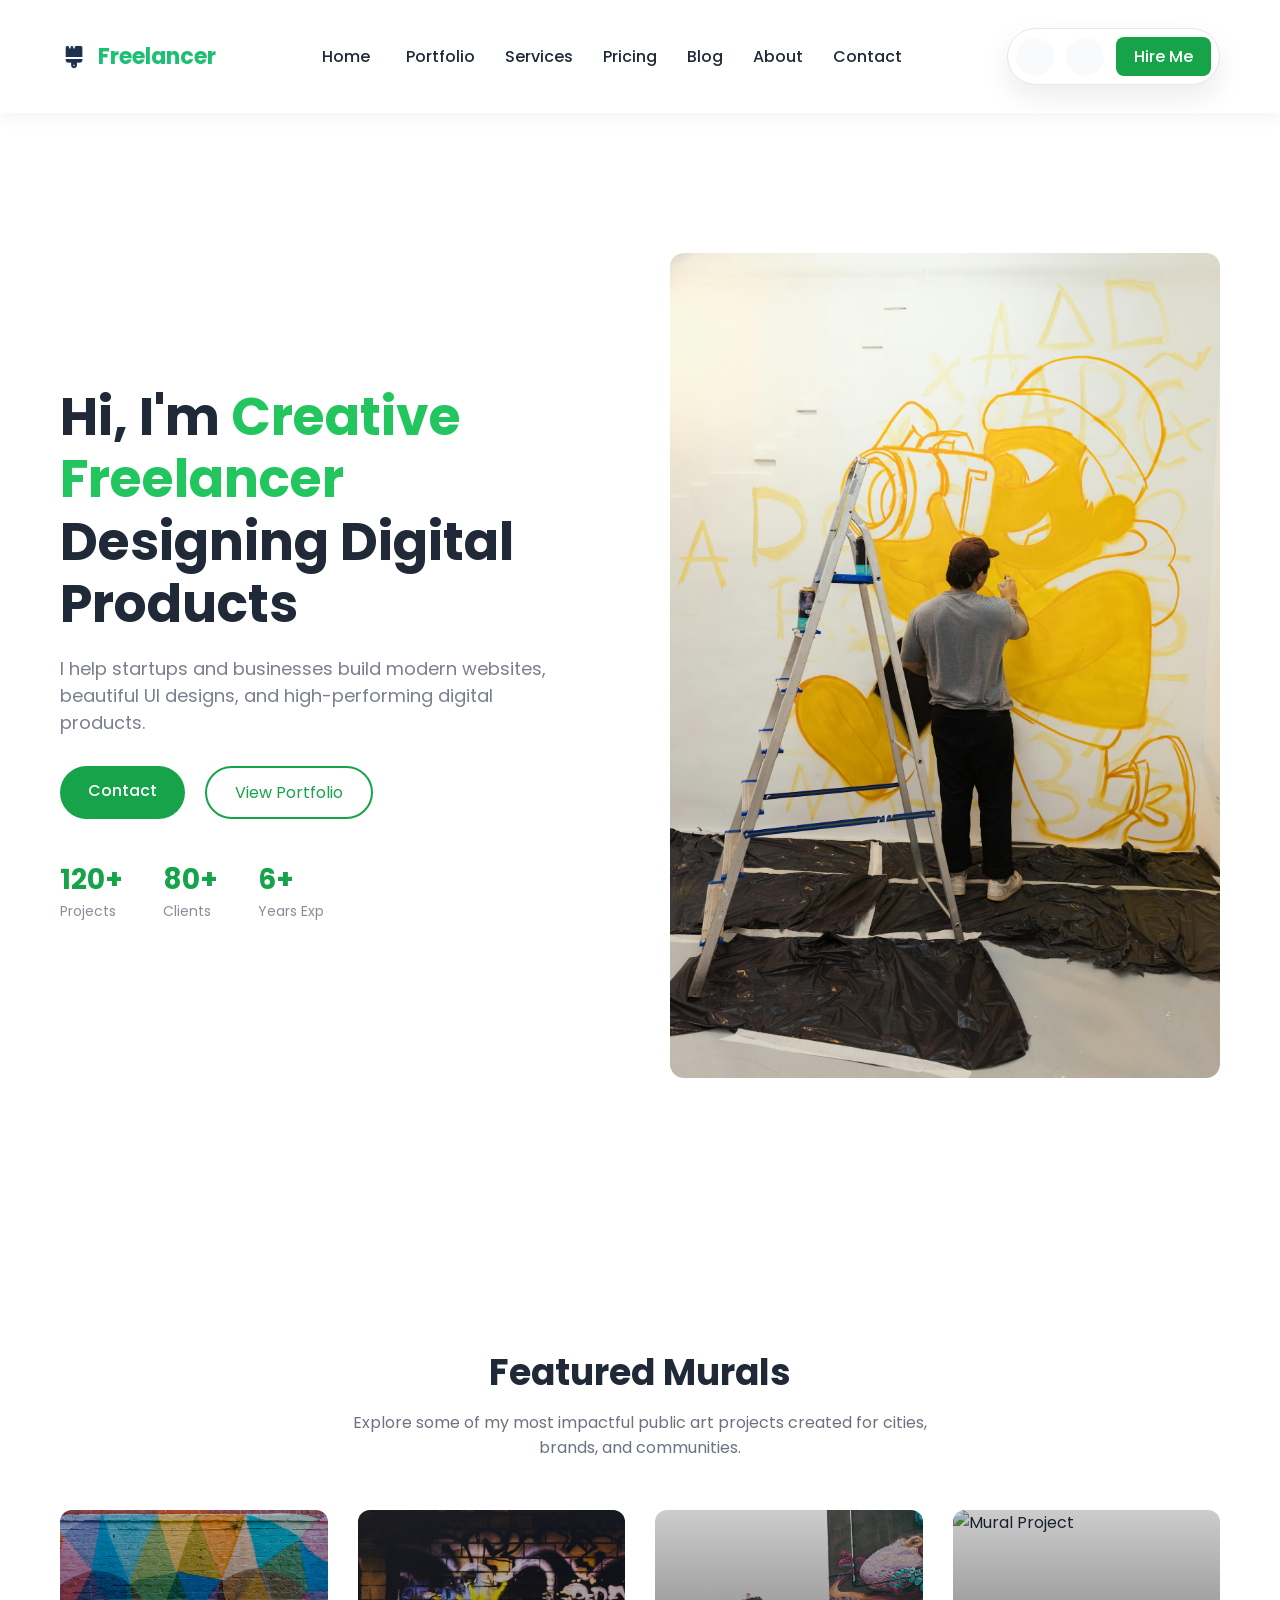
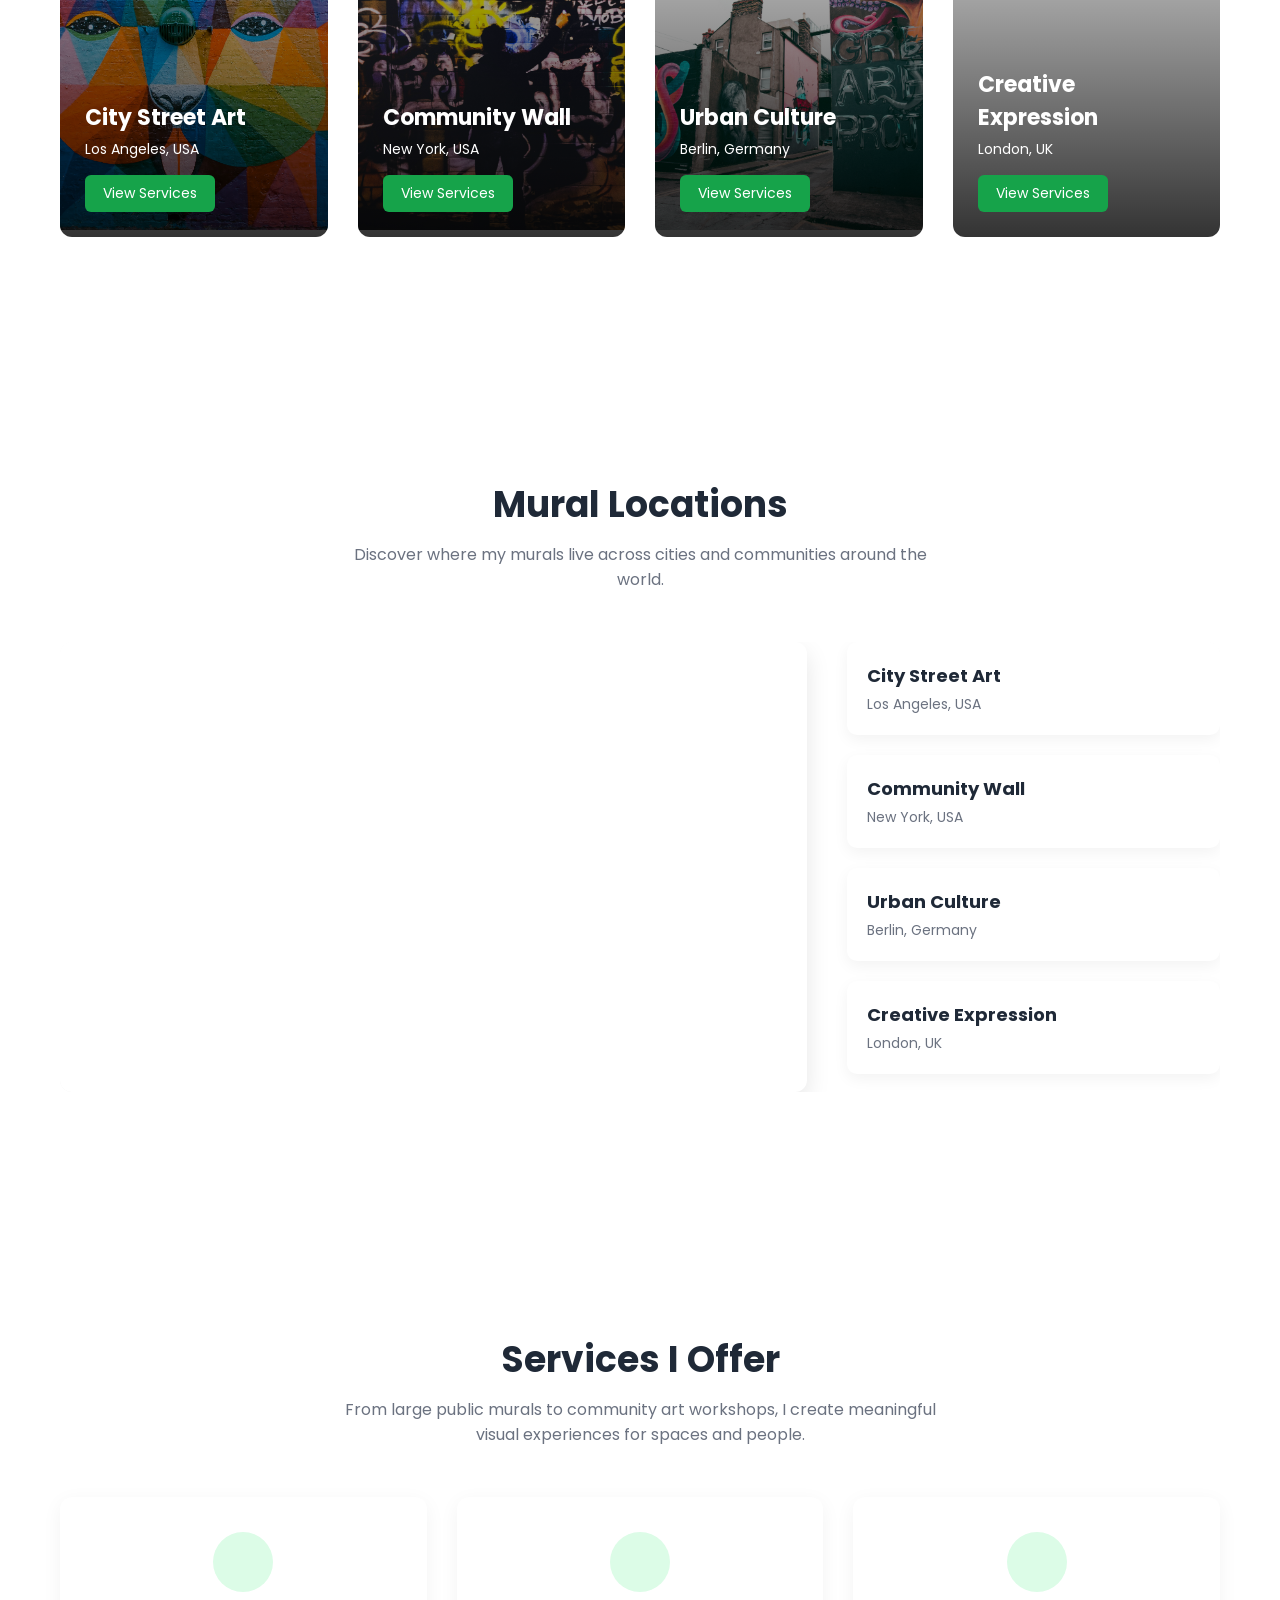
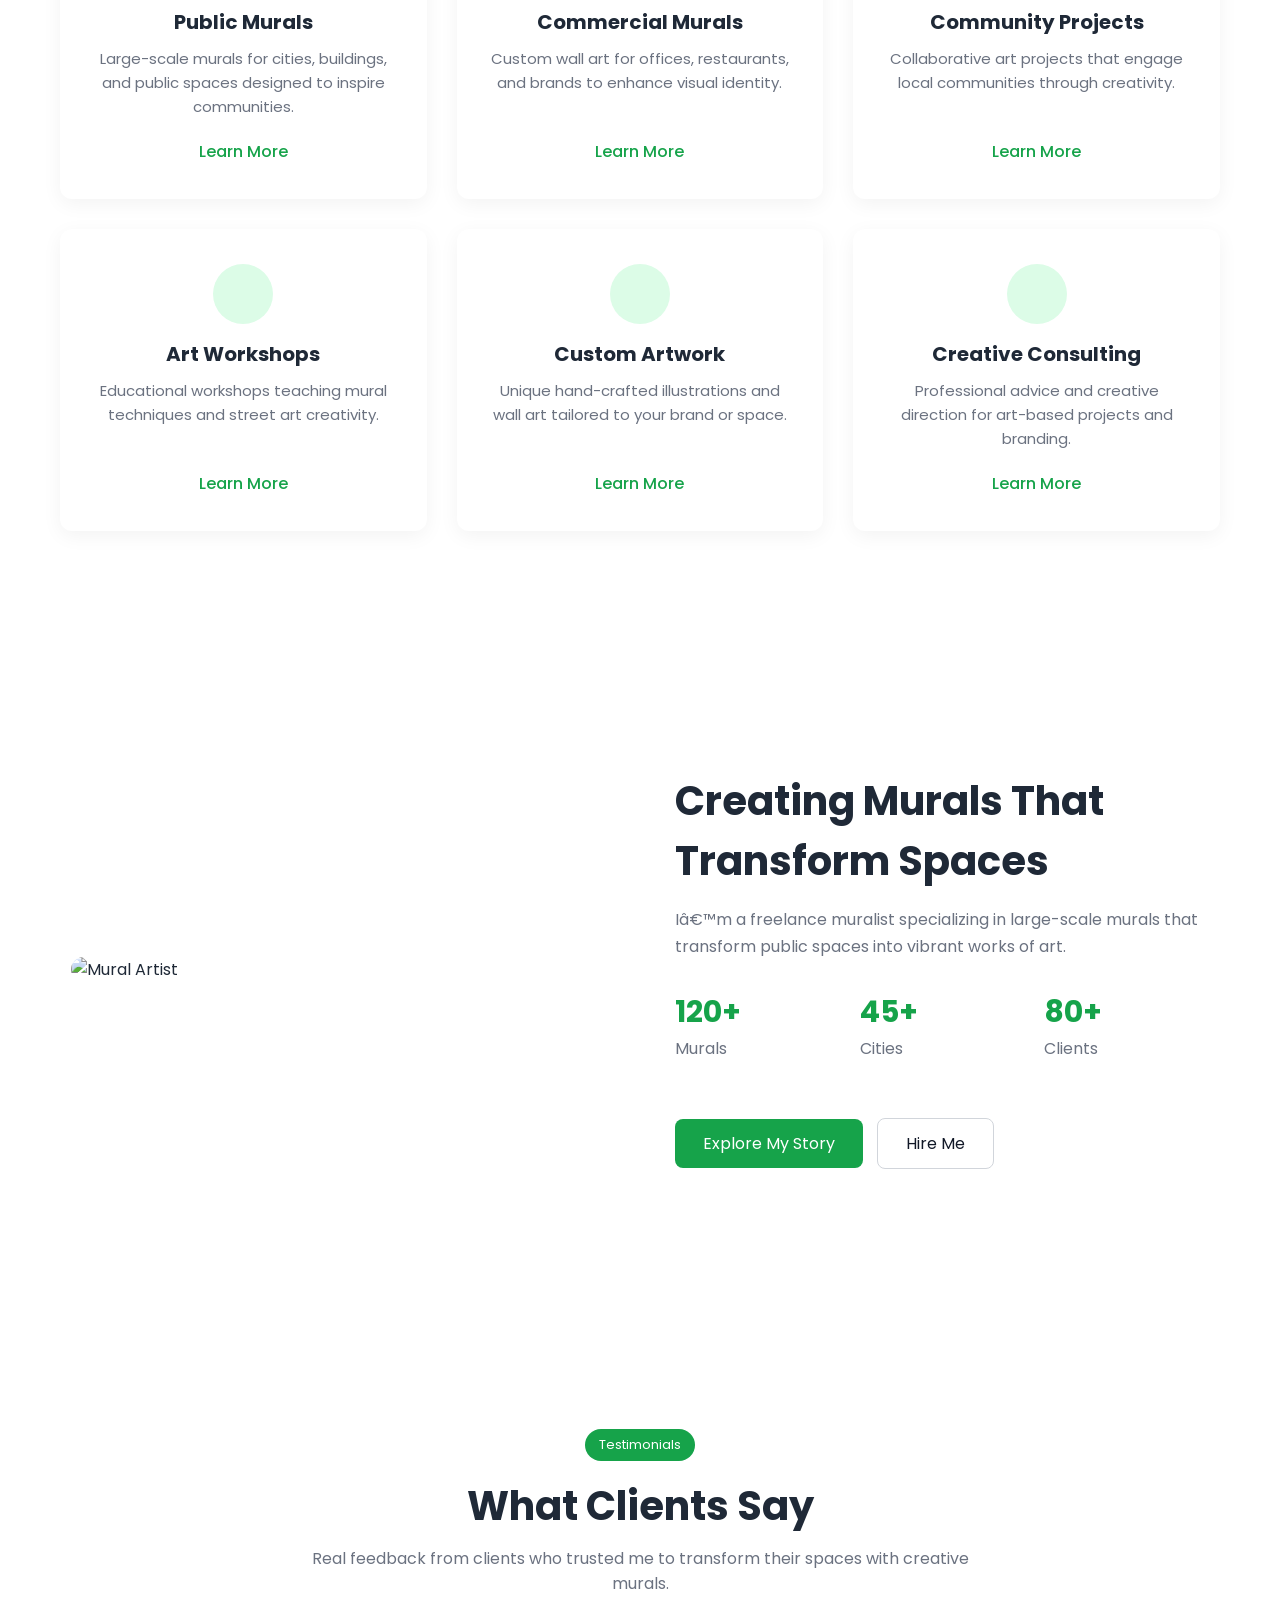
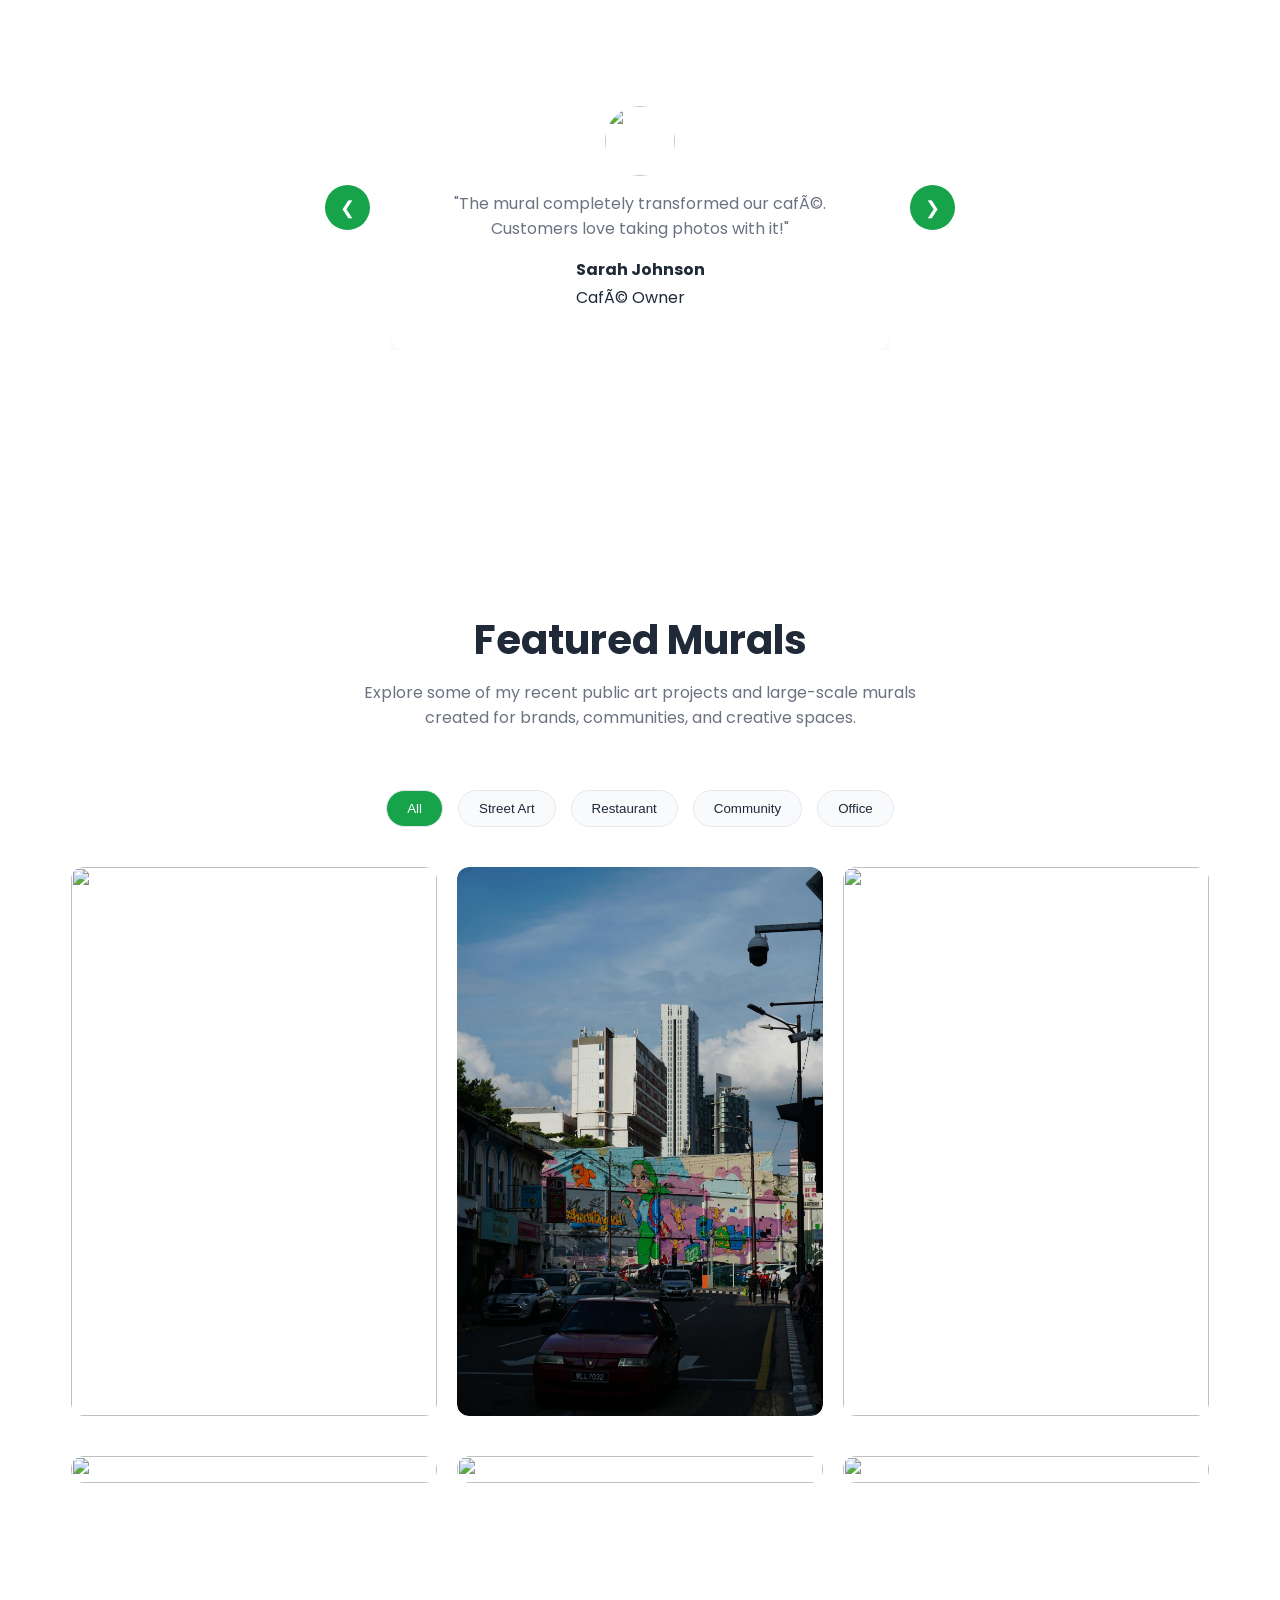
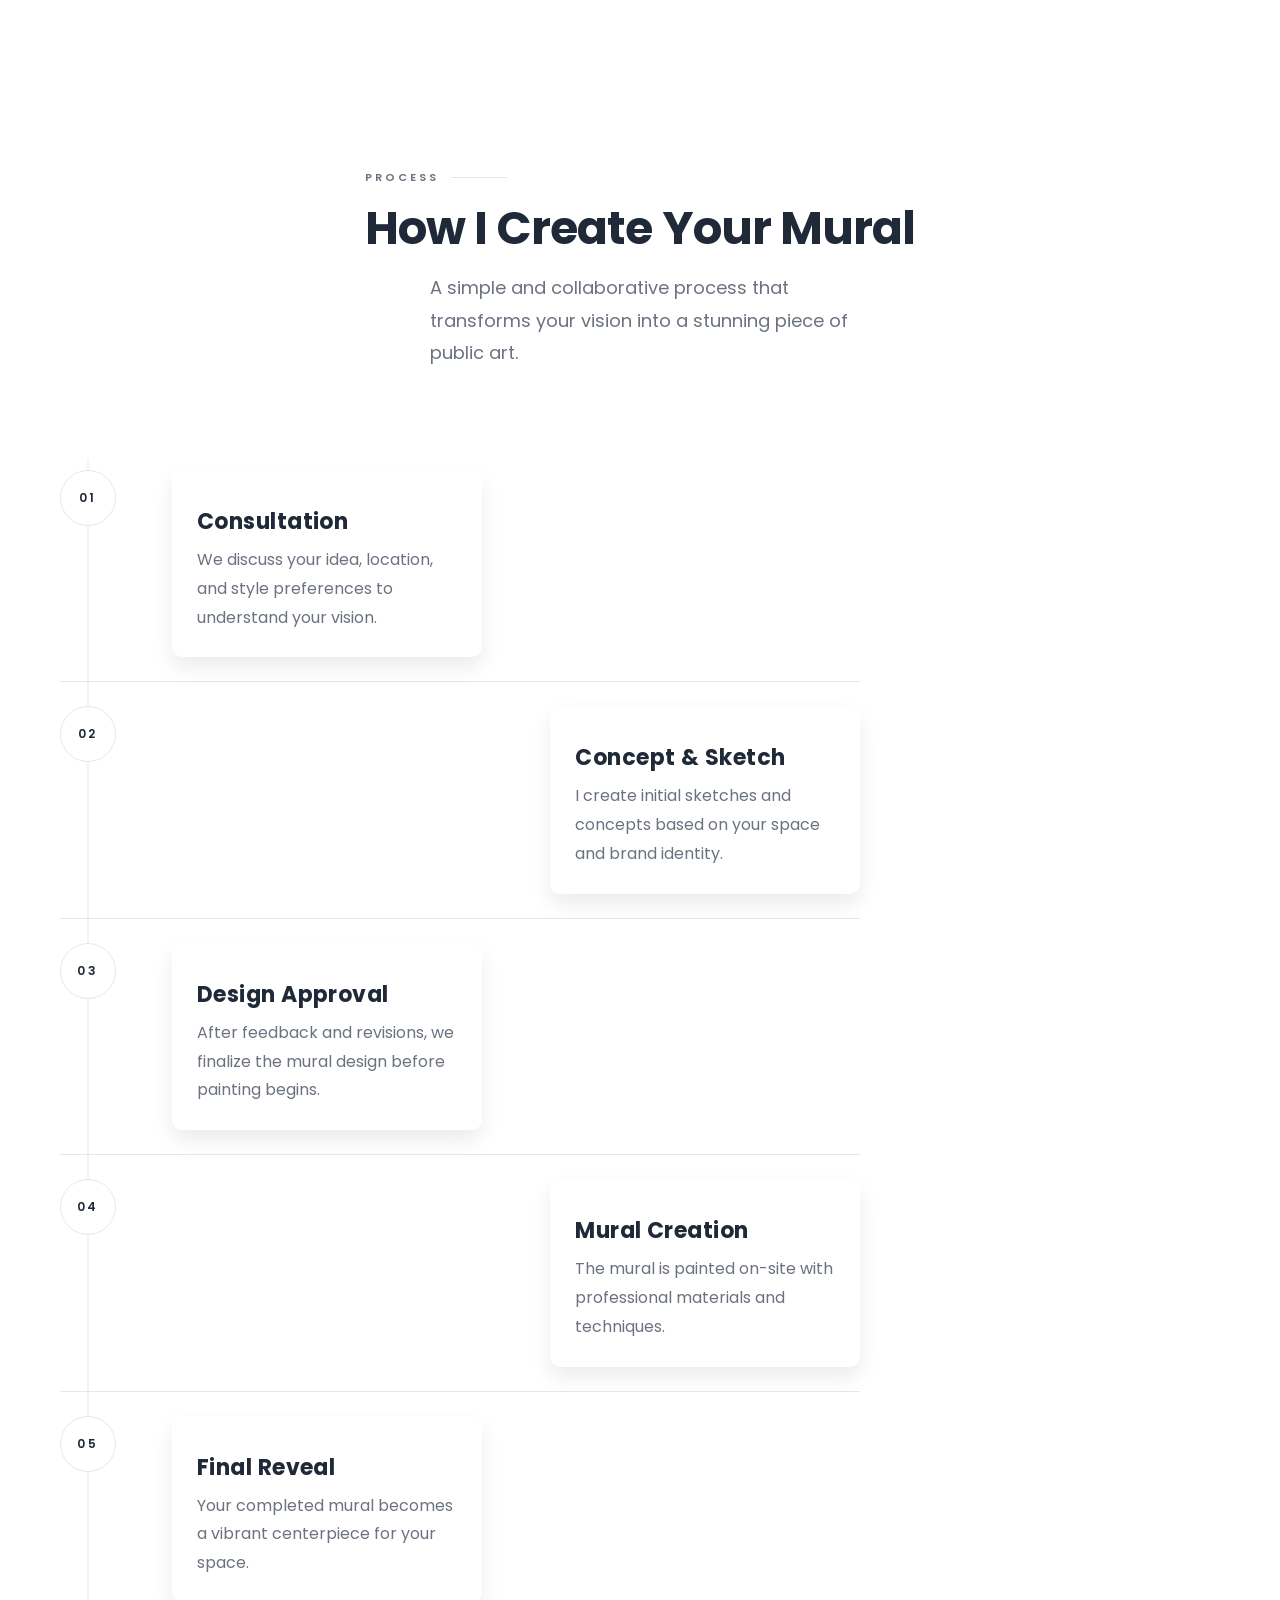
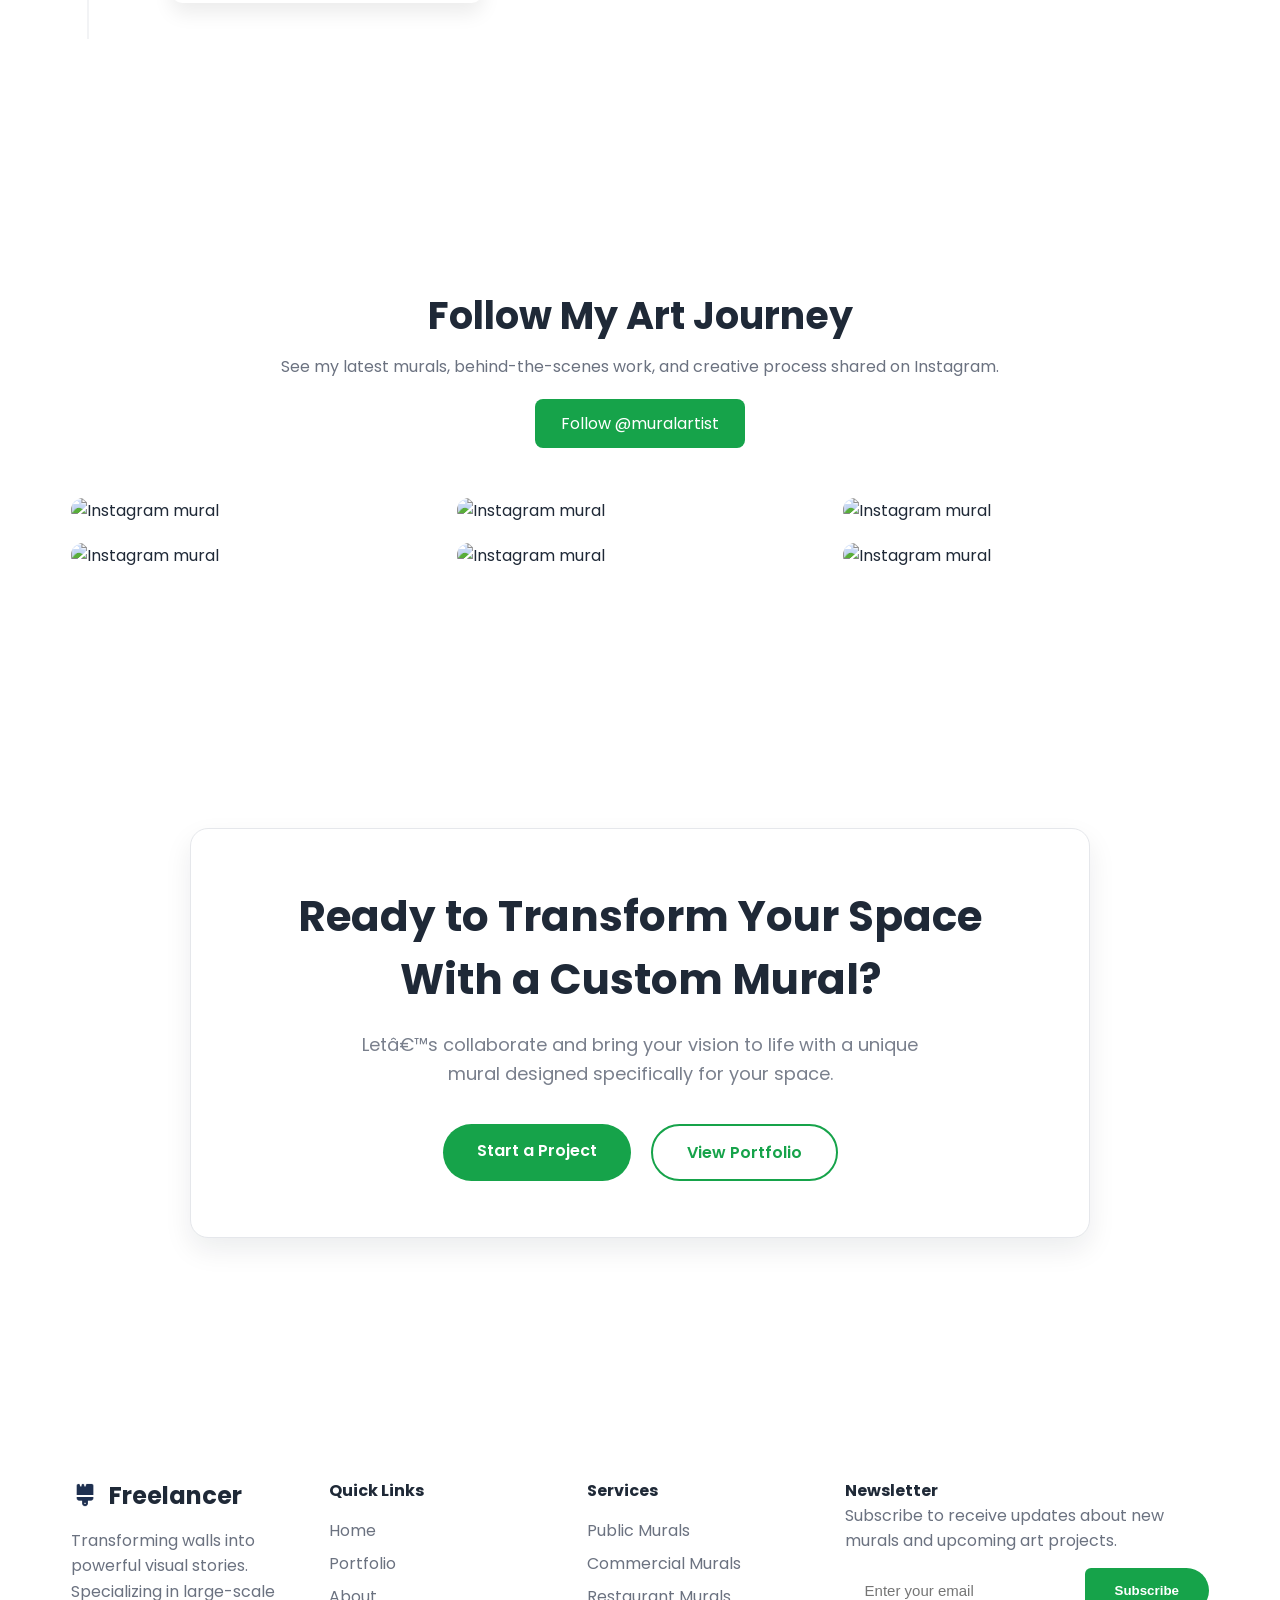
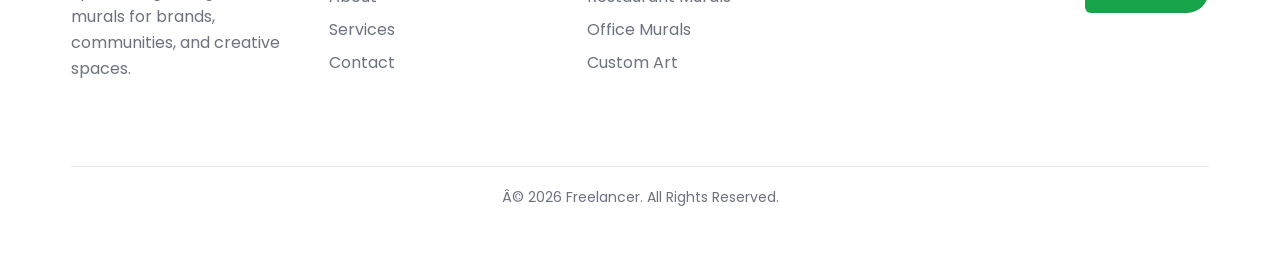
==== commit 6d8ea480: "Update site pages, styles, and assets" ====
--- a/pages/index.html
+++ b/pages/index.html
@@ -5,7 +5,7 @@
 <meta charset="UTF-8">
 <meta name="viewport" content="width=device-width, initial-scale=1.0">
 
-<title>Stackly - Freelancer Template</title>
+<title>Freelancer Template</title>
 <link rel="icon" type="image/png" href="../assets/images/brush-solid.png">
 
 <link rel="stylesheet" href="../assets/css/style.css">
@@ -85,7 +85,7 @@
 <i class="fa-solid fa-language"></i>
 </button>
 
-<a href="../pages/login.html" class="btn-login">Hire Me</a>
+<a href="../pages/contact.html" class="btn-login">Hire Me</a>
 
 </div>
 
@@ -116,7 +116,7 @@
 
 <div class="hero-buttons">
 
-<a href="#" class="btn-primary">Hire Me</a>
+<a href="contact.html" class="btn-primary">Contact</a>
 
 <a href="#" class="btn-outline">
 <i class="fa-solid fa-play"></i> View Portfolio
@@ -149,7 +149,7 @@
 
 <div class="hero-image">
 
-<img src="../assets/images/freelancer.png" alt="Freelancer">
+<img src="../assets/images/hero-home.jpg" alt="Mural artist painting a wall">
 
 </div>
 
@@ -383,6 +383,41 @@
 
 </div>
 
+<div class="service-card">
+
+<div class="service-icon">
+<i class="fa-solid fa-pen-nib"></i>
+</div>
+
+<h3>Custom Artwork</h3>
+
+<p>
+Unique hand-crafted illustrations and wall art
+tailored to your brand or space.
+</p>
+
+<a href="services.html" class="service-link">Learn More</a>
+
+</div>
+
+
+<div class="service-card">
+
+<div class="service-icon">
+<i class="fa-solid fa-brush"></i>
+</div>
+
+<h3>Creative Consulting</h3>
+
+<p>
+Professional advice and creative direction
+for art-based projects and branding.
+</p>
+
+<a href="services.html" class="service-link">Learn More</a>
+
+</div>
+
 </div>
 
 </div>
@@ -416,7 +451,7 @@
 </h2>
 
 <p class="text-gray-600 dark:text-gray-300 mb-8">
-I’m a freelance muralist specializing in large-scale murals that
+Iâ€™m a freelance muralist specializing in large-scale murals that
 transform public spaces into vibrant works of art.
 </p>
 
@@ -479,15 +514,17 @@
 <img src="https://randomuser.me/api/portraits/women/65.jpg">
 
 <p>
-"The mural completely transformed our café.
+"The mural completely transformed our cafÃ©.
 Customers love taking photos with it!"
 </p>
 
 <h4>Sarah Johnson</h4>
 
-<span>Café Owner</span>
-
-<div class="stars">★★★★★</div>
+<span>CafÃ© Owner</span>
+
+<div class="stars" aria-label="5 out of 5 stars">
+<i class="fa-solid fa-star"></i><i class="fa-solid fa-star"></i><i class="fa-solid fa-star"></i><i class="fa-solid fa-star"></i><i class="fa-solid fa-star"></i>
+</div>
 
 </div>
 
@@ -505,7 +542,9 @@
 
 <span>Startup Founder</span>
 
-<div class="stars">★★★★★</div>
+<div class="stars" aria-label="5 out of 5 stars">
+<i class="fa-solid fa-star"></i><i class="fa-solid fa-star"></i><i class="fa-solid fa-star"></i><i class="fa-solid fa-star"></i><i class="fa-solid fa-star"></i>
+</div>
 
 </div>
 
@@ -523,7 +562,9 @@
 
 <span>Community Manager</span>
 
-<div class="stars">★★★★★</div>
+<div class="stars" aria-label="5 out of 5 stars">
+<i class="fa-solid fa-star"></i><i class="fa-solid fa-star"></i><i class="fa-solid fa-star"></i><i class="fa-solid fa-star"></i><i class="fa-solid fa-star"></i>
+</div>
 
 </div>
 
@@ -574,7 +615,7 @@
 </div>
 
 <div class="gallery-item" data-category="street">
-<img src="https://images.unsplash.com/photo-1525909002-1b05e0c869d8?w=900">
+<img src="../assets/images/mural-city-culture.jpg">
 <div class="gallery-overlay">
 <h4>City Culture</h4>
 </div>
@@ -616,11 +657,14 @@
 </div>
 </section>
 <!-- Process Timeline Section -->
-<section class="process-section">
-
-<div class="container">
+<section class="process-section process-editorial">
+
+<div class="container">
+
+<div class="process-layout">
 
 <div class="process-header">
+<span class="process-kicker">Process</span>
 <h2>How I Create Your Mural</h2>
 <p>
 A simple and collaborative process that transforms your vision
@@ -693,6 +737,8 @@
 for your space.
 </p>
 </div>
+</div>
+
 </div>
 
 </div>
@@ -779,7 +825,7 @@
 </h2>
 
 <p>
-Let’s collaborate and bring your vision to life with a
+Letâ€™s collaborate and bring your vision to life with a
 unique mural designed specifically for your space.
 </p>
 
@@ -812,7 +858,10 @@
 <!-- About -->
 <div class="footer-about">
 
-<h3 class="footer-logo">MuralArtist</h3>
+<div class="footer-logo">
+<img src="../assets/images/brush-solid.png" alt="Freelancer logo">
+<span>Freelancer</span>
+</div>
 
 <p>
 Transforming walls into powerful visual stories.
@@ -887,7 +936,7 @@
 <div class="footer-bottom">
 
 <p>
-© 2026 MuralArtist. All Rights Reserved.
+Â© 2026 Freelancer. All Rights Reserved.
 </p>
 
 </div>
@@ -899,3 +948,6 @@
 <script src="../assets/js/main.js"></script>
 </body>
 </html>
+
+
+
--- a/assets/css/style.css
+++ b/assets/css/style.css
@@ -75,7 +75,7 @@
 display:flex;
 align-items:center;
 justify-content:space-between;
-padding:18px 0;
+padding:8px 0;
 }
 
 .logo{
@@ -257,8 +257,8 @@
 /* icon buttons */
 
 .icon-btn{
-width:42px;
-height:42px;
+width:38px;
+height:38px;
 padding:0;
 display:inline-flex;
 align-items:center;
@@ -299,7 +299,7 @@
 
 .btn-login{
 
-padding:10px 22px;
+padding:7px 18px;
 background:var(--primary);
 color:#fff;
 border-radius:8px;
@@ -569,7 +569,7 @@
 padding:25px;
 color:#fff;
 
-opacity:0;
+opacity:1;
 transition:0.4s;
 }
 
@@ -723,6 +723,9 @@
 text-align:center;
 box-shadow:0 8px 25px rgba(0,0,0,0.05);
 transition:0.3s;
+display:flex;
+flex-direction:column;
+height:100%;
 }
 
 .service-card:hover{
@@ -756,6 +759,7 @@
 font-size:15px;
 color:#64748b;
 margin-bottom:20px;
+flex:1;
 }
 
 /* link */
@@ -764,6 +768,7 @@
 color:var(--primary);
 text-decoration:none;
 font-weight:500;
+margin-top:auto;
 }
 
 .service-link:hover{
@@ -971,6 +976,8 @@
 .stars{
 color:#fbbf24;
 margin-top:10px;
+display:inline-flex;
+gap:4px;
 }
 
 /* Buttons */
@@ -1360,7 +1367,7 @@
 height:420px;
 display:flex;
 align-items:center;
-background:url("https://images.unsplash.com/photo-1547891654-e66ed7ebb968?w=1600") center/cover no-repeat;
+background:url("../images/hero-portfolio.jpg") center/cover no-repeat;
 }
 
 .portfolio-hero-overlay{
@@ -1490,9 +1497,18 @@
 /* Logo */
 
 .footer-logo{
+display:flex;
+align-items:center;
+gap:10px;
 font-size:24px;
+font-weight:700;
 color:white;
 margin-bottom:15px;
+}
+
+.footer-logo img{
+width:28px;
+height:28px;
 }
 
 /* About */
@@ -1612,10 +1628,13 @@
 .portfolio-image{
 position:relative;
 overflow:hidden;
+aspect-ratio:4/3;
 }
 
 .portfolio-image img{
 width:100%;
+height:100%;
+object-fit:cover;
 display:block;
 transition:.4s;
 }
@@ -1702,6 +1721,218 @@
 background:#15803d;
 transform:translateY(-3px);
 }
+/* Portfolio Spotlight */
+
+.portfolio-spotlight{
+padding:110px 20px;
+background:var(--section-bg);
+}
+
+.spotlight-grid{
+display:grid;
+grid-template-columns:minmax(0, 1.05fr) minmax(0, 0.95fr);
+gap:clamp(32px, 5vw, 70px);
+align-items:center;
+}
+
+.spotlight-image{
+position:relative;
+border-radius:26px;
+overflow:hidden;
+box-shadow:var(--shadow-soft);
+background:var(--card-bg);
+}
+
+.spotlight-image img{
+width:100%;
+height:100%;
+min-height:420px;
+object-fit:cover;
+display:block;
+}
+
+.spotlight-badge{
+position:absolute;
+top:20px;
+left:20px;
+padding:8px 16px;
+border-radius:999px;
+background:rgba(255,255,255,0.92);
+border:1px solid var(--card-border);
+color:var(--text);
+font-size:11px;
+letter-spacing:0.2em;
+text-transform:uppercase;
+}
+
+.spotlight-content h2{
+font-size:clamp(34px, 3.2vw, 50px);
+line-height:1.08;
+margin-bottom:18px;
+}
+
+.spotlight-content p{
+font-size:18px;
+line-height:1.8;
+color:var(--muted);
+margin-bottom:24px;
+}
+
+.spotlight-meta{
+display:grid;
+grid-template-columns:repeat(2, minmax(0, 1fr));
+gap:16px 24px;
+margin-bottom:28px;
+}
+
+.meta-block span{
+display:block;
+font-size:11px;
+letter-spacing:0.22em;
+text-transform:uppercase;
+color:var(--muted);
+margin-bottom:6px;
+}
+
+.meta-block strong{
+font-size:16px;
+font-weight:600;
+color:var(--text);
+}
+
+.spotlight-actions{
+display:flex;
+flex-wrap:wrap;
+gap:14px;
+}
+
+.spotlight-btn{
+display:inline-flex;
+align-items:center;
+justify-content:center;
+padding:14px 28px;
+border-radius:999px;
+border:1px solid var(--card-border);
+font-weight:600;
+text-decoration:none;
+color:var(--text);
+transition:0.3s ease;
+}
+
+.spotlight-btn.primary{
+background:var(--primary);
+border-color:var(--primary);
+color:#fff;
+}
+
+.spotlight-btn.primary:hover{
+background:var(--primary-dark);
+}
+
+.spotlight-btn.ghost:hover{
+border-color:var(--primary);
+color:var(--primary);
+}
+
+/* Portfolio Impact */
+
+.portfolio-impact{
+padding:110px 20px;
+background:var(--section-bg);
+}
+
+.impact-header{
+text-align:center;
+max-width:720px;
+margin:0 auto 50px;
+}
+
+.impact-header h2{
+font-size:clamp(32px, 3vw, 46px);
+margin-bottom:14px;
+}
+
+.impact-header p{
+color:var(--muted);
+font-size:18px;
+line-height:1.7;
+}
+
+.impact-grid{
+display:grid;
+grid-template-columns:repeat(4, minmax(0, 1fr));
+gap:24px;
+}
+
+.impact-card{
+background:var(--card-bg);
+border:1px solid var(--card-border);
+border-radius:18px;
+padding:26px;
+box-shadow:var(--shadow-soft);
+}
+
+.impact-card h3{
+font-size:32px;
+margin-bottom:10px;
+}
+
+.impact-card p{
+color:var(--muted);
+line-height:1.6;
+}
+
+.impact-strip{
+margin-top:32px;
+display:flex;
+flex-wrap:wrap;
+justify-content:center;
+gap:12px;
+}
+
+.impact-chip{
+padding:8px 16px;
+border-radius:999px;
+border:1px solid var(--card-border);
+font-size:11px;
+letter-spacing:0.22em;
+text-transform:uppercase;
+color:var(--muted);
+background:var(--surface-soft);
+}
+
+@media (max-width:1024px){
+.spotlight-grid{
+grid-template-columns:1fr;
+}
+
+.spotlight-image img{
+min-height:360px;
+}
+
+.impact-grid{
+grid-template-columns:repeat(2, minmax(0, 1fr));
+}
+}
+
+@media (max-width:768px){
+.spotlight-meta{
+grid-template-columns:1fr;
+}
+
+.spotlight-actions{
+flex-direction:column;
+align-items:stretch;
+}
+
+.spotlight-btn{
+width:100%;
+}
+
+.impact-grid{
+grid-template-columns:1fr;
+}
+}
 /* Portfolio CTA Section */
 
 .portfolio-cta{
@@ -1727,6 +1958,11 @@
 font-size:18px;
 margin-bottom:35px;
 opacity:0.9;
+}
+
+.portfolio-cta .cta-content h2,
+.portfolio-cta .cta-content p{
+color:#ffffff;
 }
 
 /* Buttons */
@@ -1771,7 +2007,7 @@
 .portfolio-details-hero{
 position:relative;
 height:520px;
-background:url("https://images.unsplash.com/photo-1525909002-1b05e0c869d8?w=1600") center/cover no-repeat;
+background:url("../images/hero-portfolio-details.jpg") center/cover no-repeat;
 display:flex;
 align-items:center;
 color:white;
@@ -2182,7 +2418,7 @@
 .about-hero{
 position:relative;
 height:500px;
-background:url("https://images.pexels.com/photos/10501480/pexels-photo-10501480.jpeg") center/cover no-repeat;
+background:url("../images/hero-about.jpg") center/cover no-repeat;
 display:flex;
 align-items:center;
 color:white;
@@ -2621,7 +2857,7 @@
 .contact-hero{
 position:relative;
 height:480px;
-background:url("https://images.unsplash.com/photo-1525909002-1b05e0c869d8?w=1600") center/cover no-repeat;
+background:url("../images/hero-contact.jpg") center/cover no-repeat;
 display:flex;
 align-items:center;
 color:white;
@@ -2711,6 +2947,7 @@
 padding:40px;
 border-radius:12px;
 box-shadow:0 10px 25px rgba(0,0,0,0.08);
+margin-top:64px;
 }
 
 .form-row{
@@ -2807,7 +3044,16 @@
 .services-hero{
 position:relative;
 height:480px;
-background:url("https://images.unsplash.com/photo-1500530855697-b586d89ba3ee?w=1600") center/cover no-repeat;
+background:url("../images/hero-services.jpg") center/cover no-repeat;
+display:flex;
+align-items:center;
+color:white;
+}
+
+.pricing-hero{
+position:relative;
+height:480px;
+background:url("../images/hero-pricing.jpg") center/cover no-repeat;
 display:flex;
 align-items:center;
 color:white;
@@ -2912,7 +3158,7 @@
 }
 .pricing-section{
 padding:100px 20px;
-background:#f9fafb;
+background:var(--section-bg);
 }
 
 .pricing-header{
@@ -2931,6 +3177,62 @@
 color:#6b7280;
 }
 
+.pricing-toggle{
+display:flex;
+align-items:center;
+justify-content:center;
+gap:14px;
+margin-bottom:40px;
+font-weight:500;
+color:var(--muted);
+}
+
+.pricing-toggle .switch{
+position:relative;
+display:inline-block;
+width:52px;
+height:28px;
+}
+
+.pricing-toggle .switch input{
+opacity:0;
+width:0;
+height:0;
+}
+
+.pricing-toggle .slider{
+position:absolute;
+cursor:pointer;
+top:0;
+left:0;
+right:0;
+bottom:0;
+background:#e5e7eb;
+border-radius:999px;
+transition:0.3s;
+}
+
+.pricing-toggle .slider::before{
+content:"";
+position:absolute;
+height:22px;
+width:22px;
+left:3px;
+top:3px;
+background:white;
+border-radius:50%;
+box-shadow:0 6px 14px rgba(15,23,42,0.15);
+transition:0.3s;
+}
+
+.pricing-toggle .switch input:checked + .slider{
+background:var(--primary);
+}
+
+.pricing-toggle .switch input:checked + .slider::before{
+transform:translateX(24px);
+}
+
 .pricing-grid{
 display:grid;
 grid-template-columns:repeat(3,1fr);
@@ -2957,6 +3259,18 @@
 font-weight:bold;
 margin:20px 0;
 color:#16a34a;
+}
+
+.price .yearly{
+display:none;
+}
+
+.pricing-plans-section.show-yearly .price .monthly{
+display:none;
+}
+
+.pricing-plans-section.show-yearly .price .yearly{
+display:inline;
 }
 
 .pricing-card ul{
@@ -3073,6 +3387,8 @@
 .testimonial1-stars{
 color:#fbbf24;
 font-size:16px;
+display:inline-flex;
+gap:4px;
 }
 .hire-cta-section{
 position:relative;
@@ -3419,7 +3735,7 @@
 
 .pricing-comparison-section{
 padding:100px 20px;
-background:#ffffff;
+background:var(--section-bg);
 }
 
 .comparison-header{
@@ -3473,6 +3789,11 @@
 text-align:center;
 color:white;
 overflow:hidden;
+}
+
+.pricing-final-cta .cta-content h2,
+.pricing-final-cta .cta-content p{
+color:#ffffff;
 }
 
 .cta-content{
@@ -3559,7 +3880,7 @@
 .blog-hero{
 position:relative;
 padding:140px 20px;
-background:url("https://images.unsplash.com/photo-1500530855697-b586d89ba3ee?w=1600") center/cover no-repeat;
+background:url("../images/hero-blog.jpg") center/cover no-repeat;
 color:white;
 text-align:center;
 }
@@ -3652,6 +3973,8 @@
 overflow:hidden;
 box-shadow:0 10px 30px rgba(0,0,0,0.08);
 transition:0.3s;
+display:flex;
+flex-direction:column;
 }
 
 .blog-card:hover{
@@ -3687,6 +4010,9 @@
 
 .blog-content{
 padding:25px;
+display:flex;
+flex-direction:column;
+flex:1;
 }
 
 .blog-meta{
@@ -3712,6 +4038,9 @@
 color:#16a34a;
 text-decoration:none;
 font-weight:600;
+margin-top:auto;
+display:inline-flex;
+align-items:center;
 }
 .newsletter-section{
 position:relative;
@@ -3799,7 +4128,7 @@
 .blog-details-hero{
 position:relative;
 padding:160px 20px 120px;
-background:url("https://images.unsplash.com/photo-1547891654-e66ed7ebb968?w=1600") center/cover no-repeat;
+background:url("../images/hero-blog-details.jpg") center/cover no-repeat;
 color:white;
 text-align:center;
 }
@@ -4124,7 +4453,7 @@
 .home2-hero{
 position:relative;
 padding:140px 20px;
-background:url("https://images.unsplash.com/photo-1525909002-1b05e0c869d8?w=1600") center/cover no-repeat;
+background:url("../images/hero-home2-bg.jpg") center/cover no-repeat;
 color:white;
 }
 
@@ -4236,7 +4565,7 @@
 background:#f9fafb;
 }
 
-.services-header{
+.home2-services .services-header{
 text-align:center;
 max-width:700px;
 margin:auto;
@@ -4253,19 +4582,19 @@
 margin-bottom:15px;
 }
 
-.services-header h2{
+.home2-services .services-header h2{
 font-size:40px;
 margin-bottom:10px;
 }
 
-.services-header p{
+.home2-services .services-header p{
 color:#6b7280;
 line-height:1.6;
 }
 
 /* Grid */
 
-.services-grid{
+.home2-services .services-grid{
 display:grid;
 grid-template-columns:repeat(4,1fr);
 gap:30px;
@@ -4273,7 +4602,7 @@
 
 /* Card */
 
-.service-card{
+.home2-services .service-card{
 background:white;
 padding:40px 30px;
 border-radius:16px;
@@ -4284,14 +4613,14 @@
 overflow:hidden;
 }
 
-.service-card:hover{
+.home2-services .service-card:hover{
 transform:translateY(-10px);
 box-shadow:0 20px 50px rgba(0,0,0,0.15);
 }
 
 /* Icon */
 
-.service-icon{
+.home2-services .service-icon{
 font-size:32px;
 width:70px;
 height:70px;
@@ -4307,14 +4636,14 @@
 
 /* Title */
 
-.service-card h3{
+.home2-services .service-card h3{
 margin-bottom:10px;
 font-size:20px;
 }
 
 /* Text */
 
-.service-card p{
+.home2-services .service-card p{
 color:#6b7280;
 font-size:15px;
 margin-bottom:20px;
@@ -4323,14 +4652,14 @@
 
 /* Button */
 
-.service-btn{
+.home2-services .service-btn{
 color:#16a34a;
 text-decoration:none;
 font-weight:600;
 transition:0.3s;
 }
 
-.service-btn:hover{
+.home2-services .service-btn:hover{
 color:#15803d;
 }
 .home2-portfolio{
@@ -4398,7 +4727,7 @@
 padding:25px;
 background:linear-gradient(to top,rgba(0,0,0,0.85),transparent);
 color:white;
-opacity:0;
+opacity:1;
 transition:0.4s;
 }
 
@@ -4443,6 +4772,199 @@
 border-radius:30px;
 text-decoration:none;
 }
+
+/* =========================
+Home2 Commission Section
+========================= */
+
+.home2-commission{
+padding:120px 20px;
+background:var(--section-bg);
+}
+
+.commission-grid{
+display:grid;
+grid-template-columns:minmax(0, 1fr) minmax(0, 1.1fr);
+gap:clamp(36px, 5vw, 80px);
+align-items:start;
+}
+
+.commission-intro h2{
+font-size:clamp(36px, 3.6vw, 54px);
+line-height:1.05;
+letter-spacing:-0.02em;
+margin-bottom:18px;
+}
+
+.commission-intro p{
+font-size:18px;
+line-height:1.8;
+color:var(--muted);
+max-width:520px;
+}
+
+.commission-actions{
+display:flex;
+flex-wrap:wrap;
+gap:16px;
+margin:28px 0 32px;
+}
+
+.commission-btn{
+display:inline-flex;
+align-items:center;
+justify-content:center;
+padding:14px 28px;
+border-radius:999px;
+font-weight:600;
+text-decoration:none;
+border:1px solid var(--card-border);
+color:var(--text);
+transition:0.3s ease;
+}
+
+.commission-btn.primary{
+background:var(--primary);
+border-color:var(--primary);
+color:#fff;
+}
+
+.commission-btn.primary:hover{
+background:var(--primary-dark);
+}
+
+.commission-btn.ghost:hover{
+border-color:var(--primary);
+color:var(--primary);
+}
+
+.commission-meta{
+display:grid;
+gap:16px;
+border-top:1px solid var(--card-border);
+padding-top:24px;
+max-width:520px;
+}
+
+.meta-item span{
+display:block;
+font-size:11px;
+letter-spacing:0.22em;
+text-transform:uppercase;
+color:var(--muted);
+margin-bottom:6px;
+}
+
+.meta-item strong{
+font-size:16px;
+font-weight:600;
+color:var(--text);
+}
+
+.commission-panel{
+display:grid;
+gap:20px;
+}
+
+.panel-card{
+background:var(--card-bg);
+border:1px solid var(--card-border);
+border-radius:24px;
+padding:32px;
+box-shadow:var(--shadow-soft);
+}
+
+.panel-label{
+display:inline-block;
+font-size:11px;
+letter-spacing:0.24em;
+text-transform:uppercase;
+color:var(--muted);
+margin-bottom:12px;
+}
+
+.panel-card h3{
+font-size:24px;
+margin-bottom:18px;
+}
+
+.panel-list{
+list-style:none;
+padding:0;
+margin:0;
+display:grid;
+gap:12px;
+}
+
+.panel-list li{
+display:flex;
+gap:12px;
+align-items:flex-start;
+font-size:16px;
+line-height:1.7;
+color:var(--muted);
+}
+
+.panel-list li::before{
+content:"•";
+color:var(--primary);
+font-size:20px;
+line-height:1;
+margin-top:2px;
+}
+
+.panel-grid{
+display:grid;
+grid-template-columns:repeat(2, minmax(0, 1fr));
+gap:16px;
+}
+
+.panel-mini{
+background:var(--surface-soft);
+border:1px solid var(--card-border);
+border-radius:18px;
+padding:18px;
+}
+
+.panel-mini span{
+display:block;
+font-size:11px;
+letter-spacing:0.2em;
+text-transform:uppercase;
+color:var(--muted);
+margin-bottom:6px;
+}
+
+.panel-mini strong{
+font-size:18px;
+color:var(--text);
+}
+
+@media (max-width:1024px){
+.commission-grid{
+grid-template-columns:1fr;
+}
+
+.commission-intro p,
+.commission-meta{
+max-width:none;
+}
+}
+
+@media (max-width:768px){
+.commission-actions{
+flex-direction:column;
+align-items:stretch;
+}
+
+.commission-btn{
+width:100%;
+}
+
+.panel-grid{
+grid-template-columns:1fr;
+}
+}
 .home2-about{
 padding:120px 20px;
 background:#f9fafb;
@@ -4477,10 +4999,11 @@
 
 /* Experience badge */
 
-.experience-badge{
+.home2-about .experience-badge{
 position:absolute;
-top:20px;
+top:50%;
 left:-20px;
+transform:translateY(-50%);
 background:#16a34a;
 color:white;
 padding:100px 10px;
@@ -4488,7 +5011,7 @@
 text-align:center;
 }
 
-.experience-badge h3{
+.home2-about .experience-badge h3{
 font-size:26px;
 }
 
@@ -5400,18 +5923,18 @@
 }
 
 .logo{
-grid-column:1;
 gap:8px;
 font-size:18px;
 min-width:0;
+flex:1 1 auto;
 }
 
 .logo span{
 display:block;
 white-space:nowrap;
-overflow:hidden;
-text-overflow:ellipsis;
-max-width:160px;
+overflow:visible;
+text-overflow:clip;
+max-width:none;
 }
 
 .logo img{
@@ -5421,40 +5944,45 @@
 
 .nav-wrapper{
 position:relative;
-display:grid;
-grid-template-columns:auto auto 1fr;
+display:flex;
 align-items:center;
-gap:12px;
-padding:14px 0;
+justify-content:space-between;
+gap:10px;
+padding:8px 0;
 }
 
 .hamburger{
 display:inline-flex;
-grid-column:2;
-justify-self:start;
-width:42px;
-height:42px;
+order:2;
+margin-left:auto;
+width:40px;
+height:40px;
 border-radius:14px;
 }
 
 .nav-actions{
-grid-column:3;
-justify-self:end;
 display:flex;
 align-items:center;
 gap:8px;
-padding:0;
+padding:0 0 14px;
 flex-wrap:nowrap;
 border:none;
 border-radius:0;
 background:transparent;
 box-shadow:none;
+width:100%;
+margin:0 0 12px;
+border-bottom:1px solid #e5e7eb;
+}
+
+.nav-wrapper > .nav-actions{
+display:none;
 }
 
 .nav-actions .icon-btn{
 flex:0 0 auto;
-width:40px;
-height:40px;
+width:36px;
+height:36px;
 }
 
 .nav-actions .btn-login{
@@ -5462,13 +5990,22 @@
 align-items:center;
 justify-content:center;
 flex:0 0 auto;
-min-height:40px;
-padding:9px 18px;
+min-height:36px;
+padding:7px 16px;
 border-radius:999px;
 font-size:15px;
 font-weight:600;
 box-shadow:none;
 white-space:nowrap;
+}
+
+.nav-menu .nav-actions .btn-login{
+display:none;
+}
+
+.nav-menu .nav-actions{
+display:flex;
+justify-content:flex-start;
 }
 
 .nav-menu{
@@ -5530,16 +6067,37 @@
 padding-bottom:0;
 }
 
+.dropdown{
+position:relative;
+width:100%;
+}
+
 .dropdown-menu{
+position:static;
+display:none;
 min-width:100%;
 margin-top:8px;
-padding:10px 0 0;
+padding:8px 0 0;
 box-shadow:none;
 border:none;
+opacity:1;
+visibility:visible;
+transform:none;
+background:transparent;
+}
+
+.dropdown.open .dropdown-menu,
+.dropdown:hover .dropdown-menu{
+display:block;
+}
+
+.dropdown-menu a{
+padding:8px 0 8px 12px;
 }
 
 .hero,
 .services-hero,
+.pricing-hero,
 .portfolio-hero,
 .portfolio-filter-hero,
 .blog-hero,
@@ -5610,6 +6168,10 @@
 grid-template-columns:1fr;
 }
 
+.contact-form{
+margin-top:0;
+}
+
 .services-grid,
 .portfolio-grid,
 .pricing-grid,
@@ -5690,26 +6252,30 @@
 }
 
 .nav-wrapper{
-grid-template-columns:auto auto 1fr;
+display:flex;
 gap:8px;
-padding:12px 0;
+padding:6px 0;
 }
 
 .nav-actions{
-justify-self:end;
 display:flex;
 gap:6px;
-padding:0;
+padding:0 0 12px;
 }
 
 .logo{
 width:auto;
 font-size:16px;
 gap:7px;
+min-width:0;
+flex:1 1 auto;
 }
 
 .logo span{
-max-width:118px;
+max-width:none;
+white-space:nowrap;
+overflow:visible;
+text-overflow:clip;
 }
 
 .nav-menu a{
@@ -5746,6 +6312,7 @@
 
 .hero,
 .services-hero,
+.pricing-hero,
 .portfolio-hero,
 .portfolio-filter-hero,
 .blog-hero,
@@ -6014,8 +6581,8 @@
 display:inline-flex;
 align-items:center;
 justify-content:center;
-min-height:38px;
-padding:8px 14px;
+min-height:34px;
+padding:6px 12px;
 font-size:14px;
 }
 }
@@ -6027,44 +6594,51 @@
 }
 
 .nav-wrapper{
-grid-template-columns:auto auto 1fr;
+display:flex;
 gap:6px;
+padding:4px 0;
+align-items:center;
 }
 
 .nav-actions{
-justify-self:end;
 gap:5px;
-padding:0;
+padding:0 0 10px;
 flex-wrap:nowrap;
 }
 
 .icon-btn{
-width:36px;
-height:36px;
+width:32px;
+height:32px;
 }
 
 .btn-login{
-min-height:36px;
-padding:8px 12px;
+min-height:32px;
+padding:6px 10px;
 font-size:13px;
 }
 
 .logo{
-font-size:15px;
+font-size:14px;
+min-width:0;
+flex:1 1 auto;
 }
 
 .logo span{
-max-width:92px;
+max-width:none;
+white-space:nowrap;
+overflow:visible;
+text-overflow:clip;
 }
 
 .hamburger{
-width:38px;
-height:38px;
+width:34px;
+height:34px;
+margin-left:auto;
 }
 
 .icon-btn{
-width:40px;
-height:40px;
+width:32px;
+height:32px;
 display:inline-flex;
 align-items:center;
 justify-content:center;
@@ -6135,6 +6709,7 @@
 
 .hero,
 .services-hero,
+.pricing-hero,
 .portfolio-hero,
 .portfolio-filter-hero,
 .blog-hero,
@@ -6167,3 +6742,785 @@
 gap:28px;
 }
 }
+
+/* =========================
+Theme Consistency Refresh
+========================= */
+
+:root{
+--page-bg:#ffffff;
+--section-bg:#ffffff;
+--card-bg:#ffffff;
+--card-border:#e5e7eb;
+--muted:#6b7280;
+}
+
+body{
+background:var(--page-bg);
+color:var(--text);
+}
+
+.header,
+.featured-murals,
+.mural-map,
+.services,
+.about-artist-section,
+.testimonials-section,
+.murals-gallery,
+.process-section,
+.instagram-section,
+.cta-section,
+.footer,
+.error-page{
+background:var(--section-bg);
+}
+
+.hero{
+background:var(--section-bg);
+}
+
+.hero::before,
+.hero::after{
+opacity:0;
+}
+
+.hero-content p,
+.stat p,
+.section-header p,
+.gallery-header p,
+.process-header p,
+.instagram-header p,
+.testimonials-header p,
+.service-card p,
+.about-content p,
+.testimonial-card p,
+.location-card p,
+.footer-about p,
+.footer-newsletter p,
+.footer-bottom{
+color:var(--muted);
+}
+
+.footer{
+color:var(--text);
+}
+
+.footer-logo,
+.footer-links h4{
+color:var(--text);
+}
+
+.footer-links a,
+.footer-social a{
+color:var(--muted);
+}
+
+.footer-bottom{
+border-top:1px solid var(--card-border);
+}
+
+.nav-actions{
+background:var(--section-bg);
+border-color:var(--card-border);
+}
+
+.gallery-filters button{
+background:var(--surface-soft);
+color:var(--text);
+border:1px solid var(--card-border);
+}
+
+.cta-wrapper{
+background:var(--card-bg);
+border:1px solid var(--card-border);
+border-radius:18px;
+box-shadow:var(--shadow-soft);
+color:var(--text);
+padding:clamp(32px,6vw,56px) clamp(20px,4vw,48px);
+}
+
+.cta-content p{
+color:var(--muted);
+}
+
+.cta-primary{
+background:var(--primary);
+color:#fff;
+}
+
+.cta-outline{
+border-color:var(--primary);
+color:var(--primary);
+}
+
+.cta-primary:hover{
+background:var(--primary-dark);
+}
+
+.cta-outline:hover{
+background:var(--primary);
+color:#fff;
+}
+
+/* =========================
+Editorial Process Section
+========================= */
+
+.process-editorial{
+padding:120px 0;
+background:var(--section-bg);
+}
+
+.process-editorial .process-layout{
+display:grid;
+grid-template-columns:minmax(260px, 0.9fr) minmax(0, 1.1fr);
+gap:clamp(40px, 6vw, 80px);
+align-items:start;
+}
+
+.process-editorial .process-header{
+text-align:left;
+margin-bottom:0;
+grid-column:1 / -1;
+max-width:720px;
+}
+
+.process-kicker{
+display:inline-flex;
+align-items:center;
+gap:12px;
+text-transform:uppercase;
+letter-spacing:0.28em;
+font-size:11px;
+font-weight:600;
+color:var(--muted);
+margin-bottom:18px;
+}
+
+.process-kicker::after{
+content:"";
+width:56px;
+height:1px;
+background:var(--card-border);
+display:inline-block;
+}
+
+.process-editorial .process-header h2{
+font-size:clamp(34px, 3.6vw, 52px);
+line-height:1.05;
+letter-spacing:-0.02em;
+margin-bottom:20px;
+color:var(--text);
+}
+
+.process-editorial .process-header p{
+font-size:18px;
+line-height:1.8;
+color:var(--muted);
+max-width:420px;
+}
+
+.process-editorial .timeline{
+position:relative;
+padding:0;
+margin:0;
+grid-column:1 / -1;
+}
+
+.process-editorial .timeline::before{
+content:"";
+position:absolute;
+left:28px;
+top:12px;
+bottom:12px;
+width:1px;
+background:var(--card-border);
+}
+
+.process-editorial .timeline-item{
+position:relative;
+display:grid;
+grid-template-columns:88px 1fr;
+gap:24px;
+padding:24px 0;
+margin:0;
+}
+
+.process-editorial .timeline-item:not(:last-child){
+border-bottom:1px solid var(--card-border);
+}
+
+.process-editorial .timeline-number{
+width:56px;
+height:56px;
+border-radius:999px;
+border:1px solid var(--card-border);
+background:var(--section-bg);
+color:var(--text);
+display:flex;
+align-items:center;
+justify-content:center;
+font-size:12px;
+letter-spacing:0.22em;
+font-weight:600;
+}
+
+.process-editorial .timeline-content h3{
+font-size:22px;
+letter-spacing:0.02em;
+margin-bottom:8px;
+}
+
+.process-editorial .timeline-content p{
+font-size:16px;
+line-height:1.8;
+color:var(--muted);
+max-width:520px;
+margin:0;
+}
+
+@media (max-width:1024px){
+.process-editorial .process-layout{
+grid-template-columns:1fr;
+gap:48px;
+}
+
+.process-editorial .process-header p{
+max-width:none;
+}
+
+.process-editorial .timeline::before{
+left:24px;
+}
+
+.process-editorial .timeline-item{
+grid-template-columns:72px 1fr;
+}
+
+.process-editorial .timeline-number{
+width:48px;
+height:48px;
+}
+}
+
+@media (max-width:600px){
+.process-editorial{
+padding:96px 0;
+}
+
+.process-editorial .timeline::before{
+left:21px;
+}
+
+.process-editorial .timeline-item{
+grid-template-columns:60px 1fr;
+gap:16px;
+padding:18px 0;
+}
+
+.process-editorial .timeline-number{
+width:42px;
+height:42px;
+font-size:11px;
+}
+}
+
+/* Portfolio CTA Visibility */
+
+.portfolio-cta .cta-content h2,
+.portfolio-cta .cta-content p{
+color:#ffffff;
+}
+
+.portfolio-cta .cta-primary{
+background:#ffffff;
+color:#16a34a;
+}
+
+.portfolio-cta .cta-outline{
+border-color:#ffffff;
+color:#ffffff;
+}
+
+.portfolio-cta .cta-outline:hover{
+background:#ffffff;
+color:#16a34a;
+}
+
+/* =========================
+Home2 Hero Readability
+========================= */
+
+.home2-hero{
+color:#f8fafc;
+}
+
+.home2-hero .hero-badge{
+color:#0f172a;
+}
+
+.home2-hero .hero-content p{
+color:#e2e8f0;
+}
+
+.home2-hero .stat p{
+color:#cbd5e1;
+}
+
+/* Supplemental Imagery */
+
+.auth-visual{
+margin-top:26px;
+border-radius:18px;
+overflow:hidden;
+box-shadow:0 14px 32px rgba(15,23,42,0.2);
+}
+
+.auth-visual img{
+display:block;
+width:100%;
+height:220px;
+object-fit:cover;
+}
+
+.contact-feature-image{
+margin-top:24px;
+border-radius:16px;
+overflow:hidden;
+border:1px solid var(--card-border);
+background:var(--card-bg);
+box-shadow:var(--shadow-soft);
+}
+
+.contact-feature-image img{
+display:block;
+width:100%;
+height:220px;
+object-fit:cover;
+}
+
+.contact-feature-caption{
+padding:12px 16px;
+font-size:14px;
+line-height:1.5;
+color:var(--muted);
+}
+
+.pricing-showcase{
+display:grid;
+grid-template-columns:repeat(3,minmax(0,1fr));
+gap:16px;
+margin:0 0 34px;
+}
+
+.pricing-showcase-item{
+margin:0;
+border-radius:14px;
+overflow:hidden;
+box-shadow:var(--shadow-soft);
+}
+
+.pricing-showcase-item img{
+display:block;
+width:100%;
+height:190px;
+object-fit:cover;
+}
+
+.error-preview-image{
+margin-top:16px;
+border-radius:14px;
+overflow:hidden;
+border:1px solid rgba(255,255,255,0.3);
+}
+
+.error-preview-image img{
+display:block;
+width:100%;
+height:160px;
+object-fit:cover;
+}
+
+@media (max-width:900px){
+.pricing-showcase{
+grid-template-columns:1fr;
+}
+}
+
+/* Pricing CTA Visibility */
+
+.pricing-final-cta .cta-primary{
+background:#ffffff;
+color:#16a34a;
+border:2px solid #ffffff;
+}
+
+.pricing-final-cta .cta-outline{
+border:2px solid #ffffff;
+color:#ffffff;
+background:transparent;
+}
+
+.pricing-final-cta .cta-primary:hover{
+background:transparent;
+color:#ffffff;
+}
+
+.pricing-final-cta .cta-outline:hover{
+background:#ffffff;
+color:#16a34a;
+}
+
+/* Services Page Layout Consistency */
+
+.services-grid-section .services-grid{
+grid-template-columns:repeat(3,minmax(0,1fr));
+align-items:stretch;
+}
+
+.services-grid-section .service-card{
+height:100%;
+display:flex;
+flex-direction:column;
+justify-content:flex-start;
+text-align:left;
+}
+
+.services-grid-section .service-icon{
+margin:0 0 16px;
+}
+
+.services-grid-section .service-card p{
+margin-bottom:0;
+}
+
+.services-testimonial1-section .testimonial1-grid{
+align-items:stretch;
+}
+
+.services-testimonial1-section .testimonial1-card{
+height:100%;
+display:flex;
+flex-direction:column;
+text-align:left;
+}
+
+.services-testimonial1-section .testimonial1-text{
+flex:1;
+text-align:left;
+}
+
+.services-testimonial1-section .testimonial1-client{
+margin-top:auto;
+}
+
+.services-testimonial1-section .testimonial1-stars{
+display:flex;
+justify-content:flex-start;
+}
+
+/* Contact + Blog Alignment Fixes */
+
+.map-section .container{
+display:flex;
+flex-direction:column;
+align-items:center;
+}
+
+.map-section .map-header{
+width:min(100%,700px);
+}
+
+.map-section .studio-visit-layout{
+width:min(100%,1200px);
+display:grid;
+grid-template-columns:minmax(0,1.8fr) minmax(300px,1fr);
+gap:28px;
+align-items:stretch;
+}
+
+.map-section .map-stage{
+display:flex;
+flex-direction:column;
+gap:16px;
+}
+
+.map-section .map-tag{
+align-self:flex-start;
+padding:8px 14px;
+font-size:12px;
+font-weight:600;
+letter-spacing:0.06em;
+text-transform:uppercase;
+background:#e8f7ec;
+color:#166534;
+border-radius:999px;
+}
+
+.map-section .map-wrapper{
+width:100%;
+position:relative;
+display:block;
+border-radius:18px;
+overflow:hidden;
+border:1px solid #d1fae5;
+box-shadow:0 18px 40px rgba(15,23,42,0.15);
+}
+
+.map-section .map-wrapper iframe{
+display:block;
+width:100%;
+height:500px;
+}
+
+.map-section .map-callout{
+position:absolute;
+left:18px;
+bottom:18px;
+background:rgba(255,255,255,0.95);
+backdrop-filter:blur(4px);
+padding:16px 18px;
+border-radius:12px;
+max-width:280px;
+box-shadow:0 12px 24px rgba(15,23,42,0.2);
+}
+
+.map-section .map-callout h3{
+margin-bottom:6px;
+font-size:19px;
+}
+
+.map-section .map-callout p{
+margin-bottom:8px;
+color:#4b5563;
+}
+
+.map-section .map-contact span{
+display:block;
+font-size:13px;
+margin-bottom:4px;
+color:#111827;
+}
+
+.map-section .map-quick-stats{
+display:grid;
+grid-template-columns:repeat(3,minmax(0,1fr));
+gap:12px;
+}
+
+.map-section .map-quick-stats div{
+background:#ffffff;
+border:1px solid #e5e7eb;
+border-radius:12px;
+padding:12px;
+text-align:center;
+}
+
+.map-section .map-quick-stats strong{
+display:block;
+font-size:22px;
+color:#16a34a;
+}
+
+.map-section .map-quick-stats span{
+font-size:13px;
+color:#4b5563;
+}
+
+.map-section .studio-panel{
+background:#ffffff;
+border:1px solid #e5e7eb;
+border-radius:18px;
+padding:22px;
+box-shadow:0 10px 25px rgba(0,0,0,0.08);
+display:flex;
+flex-direction:column;
+}
+
+.map-section .studio-panel img{
+width:100%;
+height:200px;
+object-fit:cover;
+border-radius:14px;
+margin-bottom:16px;
+}
+
+.map-section .studio-panel h3{
+margin-bottom:10px;
+font-size:24px;
+}
+
+.map-section .studio-panel p{
+color:#6b7280;
+line-height:1.6;
+margin-bottom:18px;
+}
+
+.map-section .studio-details{
+display:flex;
+flex-direction:column;
+gap:10px;
+margin-bottom:20px;
+}
+
+.map-section .studio-details span{
+color:#111827;
+font-size:14px;
+}
+
+.map-section .studio-details i{
+color:#16a34a;
+margin-right:8px;
+}
+
+.map-section .studio-visit-btn{
+display:inline-flex;
+align-items:center;
+justify-content:center;
+padding:12px 20px;
+border-radius:999px;
+text-decoration:none;
+font-weight:600;
+background:#16a34a;
+color:#ffffff;
+margin-top:auto;
+}
+
+.map-section .studio-visit-btn:hover{
+background:#15803d;
+}
+
+@media (max-width:900px){
+.map-section .studio-visit-layout{
+grid-template-columns:1fr;
+}
+
+.map-section .map-wrapper iframe{
+height:420px;
+}
+
+.map-section .map-quick-stats{
+grid-template-columns:1fr;
+}
+
+.map-section .map-callout{
+position:static;
+max-width:none;
+margin:14px;
+}
+}
+
+.logo,
+.footer-logo{
+cursor:pointer;
+}
+
+.blog-posts-section .blog-grid{
+align-items:stretch;
+}
+
+.blog-posts-section .blog-card{
+height:100%;
+}
+
+.blog-posts-section .blog-content{
+height:100%;
+}
+
+.blog-posts-section .blog-readmore{
+margin-top:auto;
+align-self:flex-start;
+}
+
+/* About Page Fixes */
+
+.about-page .about-image{
+position:relative;
+overflow:hidden;
+}
+
+.about-page .experience-badge{
+left:24px;
+bottom:24px;
+z-index:2;
+max-width:calc(100% - 48px);
+}
+
+.about-page .artist-timeline-section .timeline{
+padding-left:0;
+}
+
+.about-page .artist-timeline-section .timeline::before{
+left:50%;
+transform:translateX(-50%);
+z-index:0;
+}
+
+.about-page .artist-timeline-section .timeline-dot{
+top:10px;
+z-index:2;
+}
+
+.about-page .artist-timeline-section .timeline-content{
+position:relative;
+z-index:1;
+}
+
+.about-page .hire-cta-section{
+position:relative;
+isolation:isolate;
+}
+
+.about-page .hire-cta-section::before{
+content:"";
+position:absolute;
+inset:0;
+background:linear-gradient(120deg,rgba(0,0,0,0.82),rgba(0,0,0,0.58));
+z-index:0;
+}
+
+.about-page .hire-cta-content{
+position:relative;
+z-index:1;
+}
+
+.about-page .hire-cta-content h2,
+.about-page .hire-cta-content p{
+text-shadow:0 2px 10px rgba(0,0,0,0.35);
+}
+
+@media (max-width:900px){
+.about-page .artist-timeline-section .timeline::before{
+left:18px;
+transform:none;
+}
+
+.about-page .artist-timeline-section .timeline-item{
+justify-content:flex-start;
+}
+
+.about-page .artist-timeline-section .timeline-dot{
+left:18px;
+transform:translateX(-50%);
+}
+
+.about-page .artist-timeline-section .timeline-content{
+width:calc(100% - 56px);
+margin-left:56px !important;
+margin-right:0 !important;
+}
+}
+
+@media (max-width:768px){
+.about-page .experience-badge{
+left:14px;
+bottom:14px;
+padding:14px 16px;
+max-width:calc(100% - 28px);
+}
+
+.about-page .experience-badge h3{
+font-size:22px;
+line-height:1;
+}
+}
--- a/assets/css/dark-mode.css
+++ b/assets/css/dark-mode.css
@@ -1,10 +1,10 @@
 :root{
---dark-bg:#06121a;
---dark-surface:#0b1b24;
---dark-surface-2:#102632;
---dark-border:rgba(148,163,184,0.18);
---dark-text:#e2e8f0;
---dark-muted:#94a3b8;
+--dark-bg:#0b0b0b;
+--dark-surface:#111111;
+--dark-surface-2:#161616;
+--dark-border:rgba(255,255,255,0.12);
+--dark-text:#f1f1f1;
+--dark-muted:#b0b0b0;
 --dark-accent:#22c55e;
 --dark-accent-soft:rgba(34,197,94,0.14);
 }
@@ -28,13 +28,13 @@
 
 body.dark-mode{
 background:
-radial-gradient(circle at top, rgba(34,197,94,0.08), transparent 28%),
-linear-gradient(180deg, #041017 0%, #06121a 100%);
+radial-gradient(circle at top, rgba(34,197,94,0.06), transparent 32%),
+linear-gradient(180deg, #0b0b0b 0%, #111111 100%);
 color:var(--dark-text);
 }
 
 body.dark-mode .header{
-background:rgba(6,18,26,0.88);
+background:rgba(17,17,17,0.92);
 backdrop-filter:blur(18px);
 box-shadow:0 18px 40px rgba(2,6,23,0.45);
 border-bottom:1px solid var(--dark-border);
@@ -116,7 +116,7 @@
 }
 
 body.dark-mode .hero-content p{
-color:#cbd5e1;
+color:var(--muted);
 }
 
 body.dark-mode .hero::before{
@@ -326,11 +326,11 @@
 }
 
 .dark .about-content p{
-color:#cbd5f5;
+color:var(--muted);
 }
 
 .dark .artist-stats p{
-color:#94a3b8;
+color:var(--muted);
 }
 
 .dark .artist-btn-outline{
@@ -392,7 +392,7 @@
 }
 
 .dark .timeline-content p{
-color:#cbd5f5;
+color:var(--muted);
 }
 
 .dark .timeline::before{
@@ -407,7 +407,7 @@
 }
 
 .dark .instagram-header p{
-color:#94a3b8;
+color:var(--muted);
 }
 
 .dark .instagram-btn{
@@ -472,7 +472,7 @@
 }
 
 .dark .portfolio-hero-content p{
-color:#cbd5e1;
+color:var(--muted);
 }
 
 .dark .breadcrumb a{
@@ -487,12 +487,12 @@
 }
 
 .dark .portfolio-title p{
-color:#94a3b8;
+color:var(--muted);
 }
 
 .dark .filter-btn{
 background:#1e293b;
-color:#cbd5f5;
+color:var(--muted);
 }
 
 .dark .filter-btn.active{
@@ -523,7 +523,7 @@
 }
 
 .dark .portfolio-info p{
-color:#94a3b8;
+color:var(--muted);
 }
 
 .dark .portfolio-icons a{
@@ -557,11 +557,11 @@
 }
 
 .dark .breadcrumb{
-color:#94a3b8;
+color:var(--muted);
 }
 
 .dark .hero-content p{
-color:#cbd5f5;
+color:var(--muted);
 }
 .dark .project-gallery{
 background:#020617;
@@ -572,7 +572,7 @@
 }
 
 .dark .gallery-header p{
-color:#94a3b8;
+color:var(--muted);
 }
 
 .dark .before-after-section{
@@ -588,11 +588,11 @@
 }
 
 .dark .project-story p{
-color:#94a3b8;
+color:var(--muted);
 }
 
 .dark .project-highlights li{
-color:#cbd5f5;
+color:var(--muted);
 }
 
 .dark .project-info{
@@ -604,7 +604,7 @@
 }
 
 .dark .info-item span{
-color:#94a3b8;
+color:var(--muted);
 }
 
 .dark .info-item strong{
@@ -619,7 +619,7 @@
 }
 
 .dark .section-header p{
-color:#94a3b8;
+color:var(--muted);
 }
 
 .dark .slider-line,
@@ -636,7 +636,7 @@
 }
 
 .dark .testimonial2-content p{
-color:#cbd5f5;
+color:var(--muted);
 }
 
 .dark .client-info h4{
@@ -644,7 +644,7 @@
 }
 
 .dark .client-info span{
-color:#94a3b8;
+color:var(--muted);
 }
 
 .dark .section-header h2{
@@ -652,7 +652,7 @@
 }
 
 .dark .section-header p{
-color:#94a3b8;
+color:var(--muted);
 }
 
 .dark .commission-cta{
@@ -672,18 +672,18 @@
 }
 
 .dark .breadcrumb{
-color:#94a3b8;
+color:var(--muted);
 }
 
 .dark .about-hero-content p{
-color:#cbd5f5;
+color:var(--muted);
 }
 body.dark-mode .about-story-section{
 background:#020617;
 }
 
 body.dark-mode .about-content p{
-color:#cbd5f5;
+color:var(--muted);
 }
 
 body.dark-mode .btn-outline{
@@ -695,26 +695,26 @@
 }
 
 body.dark-mode .skills-header p{
-color:#cbd5f5;
+color:var(--muted);
 }
 
 body.dark-mode .skill-bar{
 background:#334155;
 }
 body.dark-mode .artist-timeline-section{
-background:#020617;
+background:var(--section-bg);
 }
 
 body.dark-mode .timeline::before{
-background:#334155;
+background:var(--card-border);
 }
 
 body.dark-mode .timeline-content{
-background:#0f172a;
+background:var(--card-bg);
 }
 
 body.dark-mode .timeline-content p{
-color:#cbd5f5;
+color:var(--muted);
 }
 body.dark-mode .awards-section{
 background:#020617;
@@ -725,7 +725,7 @@
 }
 
 body.dark-mode .award-card p{
-color:#cbd5f5;
+color:var(--muted);
 }
 body.dark-mode .clients-section{
 background:#020617;
@@ -750,7 +750,7 @@
 }
 
 body.dark-mode .contact-hero-content p{
-color:#cbd5f5;
+color:var(--muted);
 }
 body.dark-mode .contact-section{
 background:#020617;
@@ -765,7 +765,7 @@
 }
 
 body.dark-mode .contact-info p{
-color:#cbd5f5;
+color:var(--muted);
 }
 
 body.dark-mode input,
@@ -783,10 +783,10 @@
 }
 
 body.dark-mode .map-card p{
-color:#cbd5f5;
+color:var(--muted);
 }
 body.dark-mode .services-hero{
-background:url("https://images.unsplash.com/photo-1500530855697-b586d89ba3ee?w=1600") center/cover no-repeat;
+background:url("../images/hero-services.jpg") center/cover no-repeat;
 }
 
 body.dark-mode .hero-overlay{
@@ -794,7 +794,7 @@
 }
 
 body.dark-mode .services-hero-content p{
-color:#cbd5f5;
+color:var(--muted);
 }
 body.dark-mode .services-grid-section{
 background:#020617;
@@ -805,7 +805,7 @@
 }
 
 body.dark-mode .service-card p{
-color:#cbd5f5;
+color:var(--muted);
 }
 body.dark-mode .pricing-section{
 background:#020617;
@@ -816,7 +816,7 @@
 }
 
 body.dark-mode .pricing-card ul li{
-color:#cbd5f5;
+color:var(--muted);
 }
 body.dark-mode .services-testimonial1-section{
 background:#020617;
@@ -831,7 +831,7 @@
 }
 
 body.dark-mode .testimonial1-client span{
-color:#94a3b8;
+color:var(--muted);
 }
 body.dark-mode .testimonial1-header p{
 color:#ffffff;
@@ -850,7 +850,7 @@
 /* LEFT TEXT */
 
 body.dark-mode .faq-left p{
-color:#94a3b8;
+color:var(--muted);
 }
 
 /* CONTACT CARD */
@@ -917,7 +917,7 @@
 }
 
 body.dark-mode .process-step p{
-color:#cbd5f5;
+color:var(--muted);
 }
 body.dark-mode .hero-overlay{
 background:linear-gradient(120deg,rgba(0,0,0,0.9),rgba(0,0,0,0.7));
@@ -935,7 +935,7 @@
 }
 
 body.dark-mode .comparison-table td{
-color:#cbd5f5;
+color:var(--muted);
 }
 
 body.dark-mode .highlight{
@@ -968,23 +968,28 @@
 }
 
 body.dark-mode .blog-content p{
-color:#cbd5f5;
+color:var(--muted);
 }
 
 body.dark-mode .blog-meta{
-color:#cbd5f5;
+color:var(--muted);
 }
 body.dark-mode .newsletter-section{
 background:linear-gradient(135deg,#065f46,#047857);
 }
 
 body.dark-mode .newsletter-form{
-background:#0f172a;
+background:var(--card-bg);
+border:1px solid var(--card-border);
 }
 
 body.dark-mode .newsletter-form input{
-background:#0f172a;
-color:white;
+background:transparent;
+color:var(--text);
+}
+
+body.dark-mode .newsletter-form input::placeholder{
+color:var(--muted);
 }
 
 body.dark-mode .blog-details-hero{
@@ -995,7 +1000,7 @@
 }
 
 body.dark-mode .blog-article{
-color:#cbd5f5;
+color:var(--muted);
 }
 
 body.dark-mode .article-quote{
@@ -1011,7 +1016,7 @@
 }
 
 body.dark-mode .author-content p{
-color:#cbd5f5;
+color:var(--muted);
 }
 
 body.dark-mode .related-posts-section{
@@ -1023,7 +1028,7 @@
 }
 
 body.dark-mode .section-header p{
-color:#cbd5f5;
+color:var(--muted);
 }
 body.dark-mode .comments-section{
 background:#020617;
@@ -1035,11 +1040,11 @@
 }
 
 body.dark-mode .comment-content p{
-color:#cbd5f5;
+color:var(--muted);
 }
 
 body.dark-mode .comment-date{
-color:#cbd5f5;
+color:var(--muted);
 }
 
 body.dark-mode .comment-form input,
@@ -1058,14 +1063,14 @@
 
 body.dark-mode .services-header p,
 body.dark-mode .service-card p{
-color:#cbd5f5;
+color:var(--muted);
 }
 body.dark-mode .home2-portfolio{
 background:#020617;
 }
 
 body.dark-mode .portfolio-header p{
-color:#cbd5f5;
+color:var(--muted);
 }
 body.dark-mode .home2-about{
 background:#020617;
@@ -1073,7 +1078,7 @@
 
 body.dark-mode .about-content p,
 body.dark-mode .stat p{
-color:#cbd5f5;
+color:var(--muted);
 }
 
 body.dark-mode .small-img{
@@ -1086,7 +1091,7 @@
 
 body.dark-mode .process-header p,
 body.dark-mode .step-content p{
-color:#cbd5f5;
+color:var(--muted);
 }
 
 body.dark-mode .process-timeline::before{
@@ -1102,11 +1107,11 @@
 }
 
 body.dark-mode .testimonial3-card p{
-color:#cbd5f5;
+color:var(--muted);
 }
 
 body.dark-mode .testimonials3-header p{
-color:#cbd5f5;
+color:var(--muted);
 }
 
 body.dark-mode .home2-cta-section{
@@ -1193,3 +1198,169 @@
 background:#f8fafc;
 color:#0f5132;
 }
+
+/* =========================
+Dark Mode Background Reset
+========================= */
+
+body.dark-mode{
+--page-bg:#0b0b0b;
+--section-bg:#111111;
+--card-bg:#1a1a1a;
+--card-border:rgba(255,255,255,0.12);
+--muted:#b3b3b3;
+--text:#f5f5f5;
+--shadow-soft:0 24px 50px rgba(0,0,0,0.45);
+background:var(--page-bg);
+color:var(--text);
+}
+
+body.dark-mode .header,
+body.dark-mode .nav-menu,
+body.dark-mode .nav-actions,
+body.dark-mode .dropdown-menu,
+body.dark-mode .featured-murals,
+body.dark-mode .mural-map,
+body.dark-mode .services,
+body.dark-mode .home2-services,
+body.dark-mode .home2-portfolio,
+body.dark-mode .home2-commission,
+body.dark-mode .home2-about,
+body.dark-mode .about-artist-section,
+body.dark-mode .about-story-section,
+body.dark-mode .artist-skills-section,
+body.dark-mode .artist-timeline-section,
+body.dark-mode .awards-section,
+body.dark-mode .clients-section,
+body.dark-mode .testimonials-section,
+body.dark-mode .testimonials3-section,
+body.dark-mode .murals-gallery,
+body.dark-mode .process-section,
+body.dark-mode .instagram-section,
+body.dark-mode .cta-section,
+body.dark-mode .home2-cta-section,
+body.dark-mode .portfolio-gallery,
+body.dark-mode .portfolio-cards,
+body.dark-mode .portfolio-spotlight,
+body.dark-mode .portfolio-impact,
+body.dark-mode .portfolio-loadmore-section,
+body.dark-mode .portfolio-cta,
+body.dark-mode .project-gallery,
+body.dark-mode .before-after-section,
+body.dark-mode .project-description,
+body.dark-mode .before-after-premium,
+body.dark-mode .project-testimonial2,
+body.dark-mode .commission-cta,
+body.dark-mode .contact-section,
+body.dark-mode .services-grid-section,
+body.dark-mode .pricing-section,
+body.dark-mode .services-testimonial1-section,
+body.dark-mode .pricing-comparison-section,
+body.dark-mode .pricing-final-cta,
+body.dark-mode .blog-posts-section,
+body.dark-mode .blog-article-section,
+body.dark-mode .author-section,
+body.dark-mode .related-posts-section,
+body.dark-mode .comments-section,
+body.dark-mode .newsletter-section,
+body.dark-mode .footer{
+background:var(--section-bg);
+}
+
+body.dark-mode .hero{
+background:var(--section-bg);
+}
+
+body.dark-mode .hero::before,
+body.dark-mode .hero::after{
+opacity:0;
+}
+
+body.dark-mode .cta-wrapper{
+background:var(--card-bg);
+border-color:var(--card-border);
+box-shadow:var(--shadow-soft);
+}
+
+body.dark-mode .cta-outline{
+border-color:var(--primary);
+color:var(--primary);
+}
+
+body.dark-mode .cta-outline:hover{
+background:var(--primary);
+color:#000;
+}
+
+body.dark-mode .pricing-toggle{
+color:var(--muted);
+}
+
+body.dark-mode .pricing-toggle .slider{
+background:#2a2a2a;
+}
+
+body.dark-mode .pricing-toggle .slider::before{
+background:#0f0f0f;
+box-shadow:0 8px 20px rgba(0,0,0,0.5);
+}
+
+body.dark-mode .pricing-card ul li{
+color:var(--muted);
+}
+
+body.dark-mode .comparison-table th{
+background:#1a1a1a;
+color:var(--text);
+}
+
+body.dark-mode .comparison-table td{
+color:var(--muted);
+border-bottom:1px solid var(--card-border);
+}
+
+/* =========================
+Dark Mode Neutral Cards
+========================= */
+
+body.dark-mode .service-card,
+body.dark-mode .location-card,
+body.dark-mode .testimonial-card,
+body.dark-mode .testimonial3-card,
+body.dark-mode .testimonial2-card,
+body.dark-mode .testimonial1-card,
+body.dark-mode .pricing-card,
+body.dark-mode .blog-card,
+body.dark-mode .portfolio-card,
+body.dark-mode .portfolio-info,
+body.dark-mode .project-info,
+body.dark-mode .contact-form,
+body.dark-mode .contact-card,
+body.dark-mode .map-card,
+body.dark-mode .author-box,
+body.dark-mode .comment-item,
+body.dark-mode .comment-form-box,
+body.dark-mode .award-card,
+body.dark-mode .client-logo,
+body.dark-mode .faq-contact,
+body.dark-mode .bsfaq-item,
+body.dark-mode .process-step,
+body.dark-mode .newsletter-form,
+body.dark-mode .home2-commission .panel-card,
+body.dark-mode .home2-commission .panel-mini{
+background:var(--card-bg);
+border-color:var(--card-border);
+box-shadow:var(--shadow-soft);
+}
+
+body.dark-mode input,
+body.dark-mode textarea{
+background:#0f0f0f;
+color:var(--text);
+border:1px solid var(--card-border);
+}
+
+body.dark-mode .skill-bar{
+background:#2a2a2a;
+}
+
